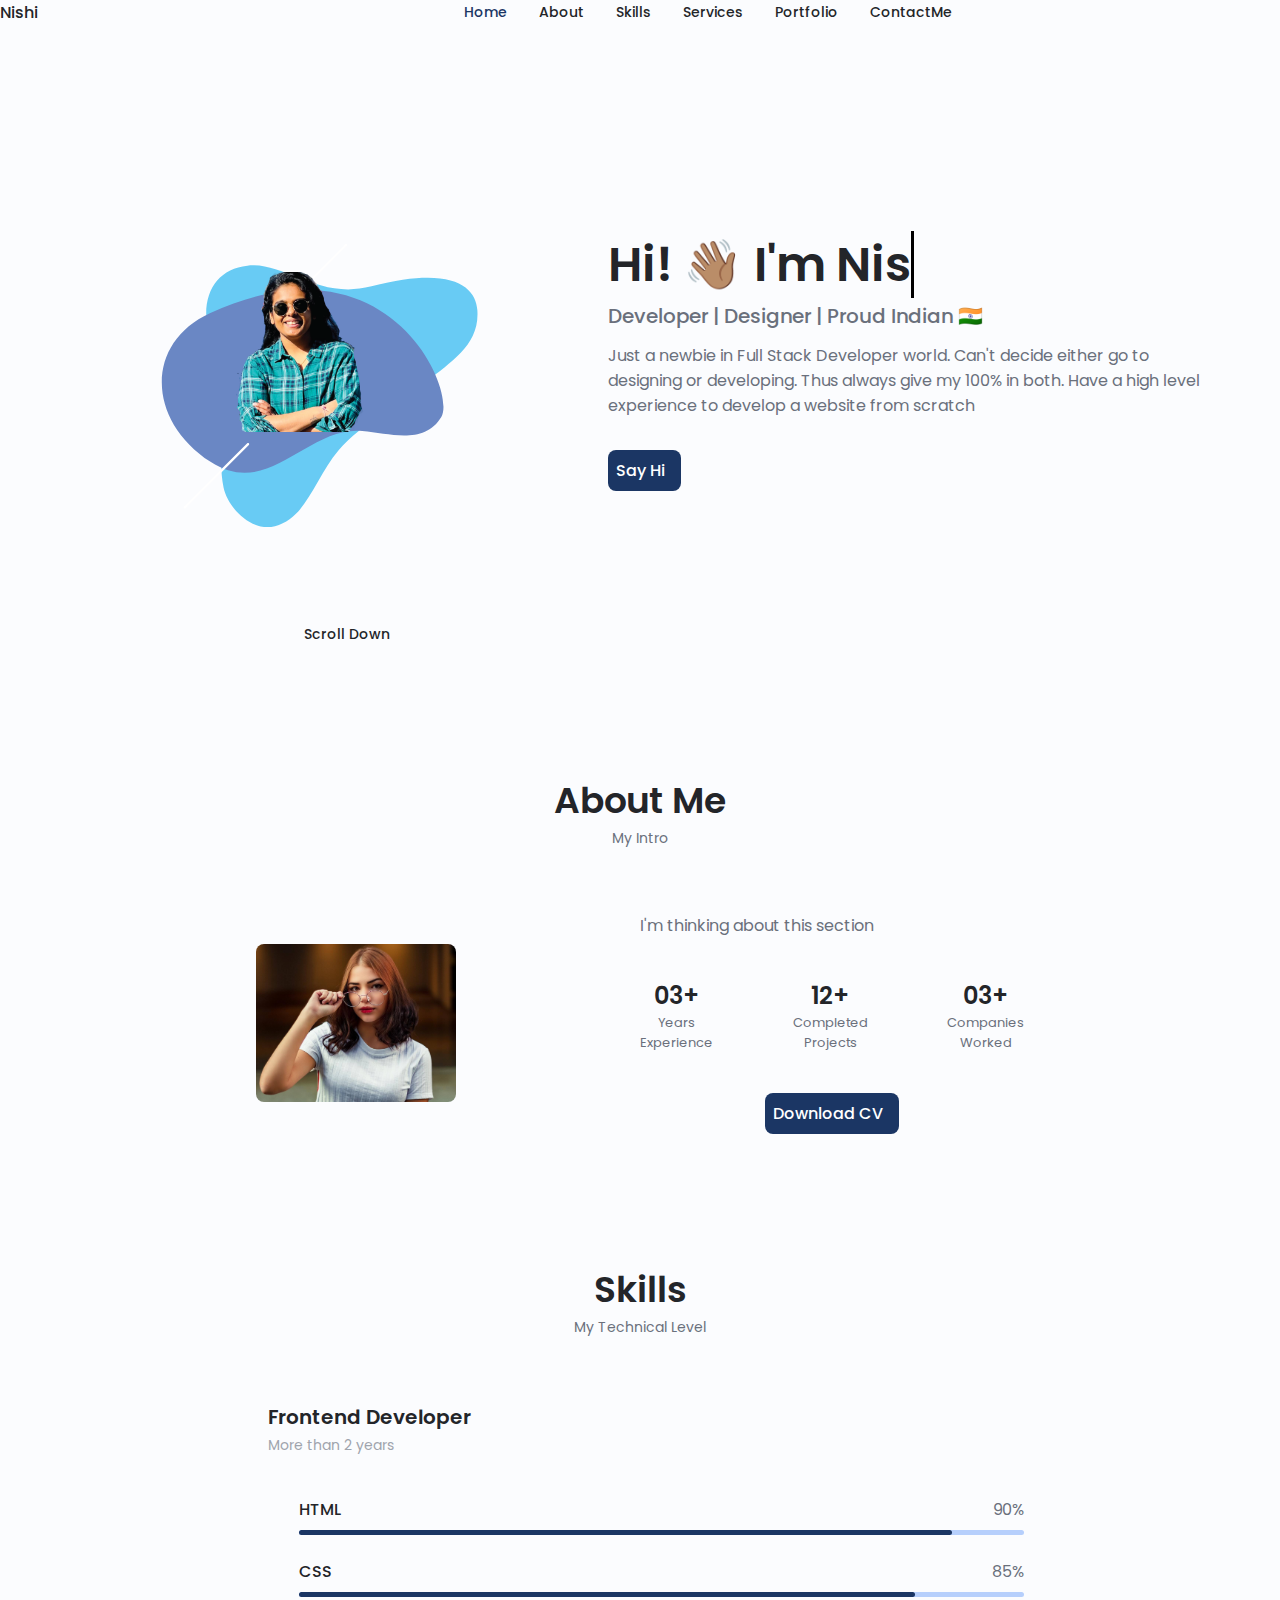
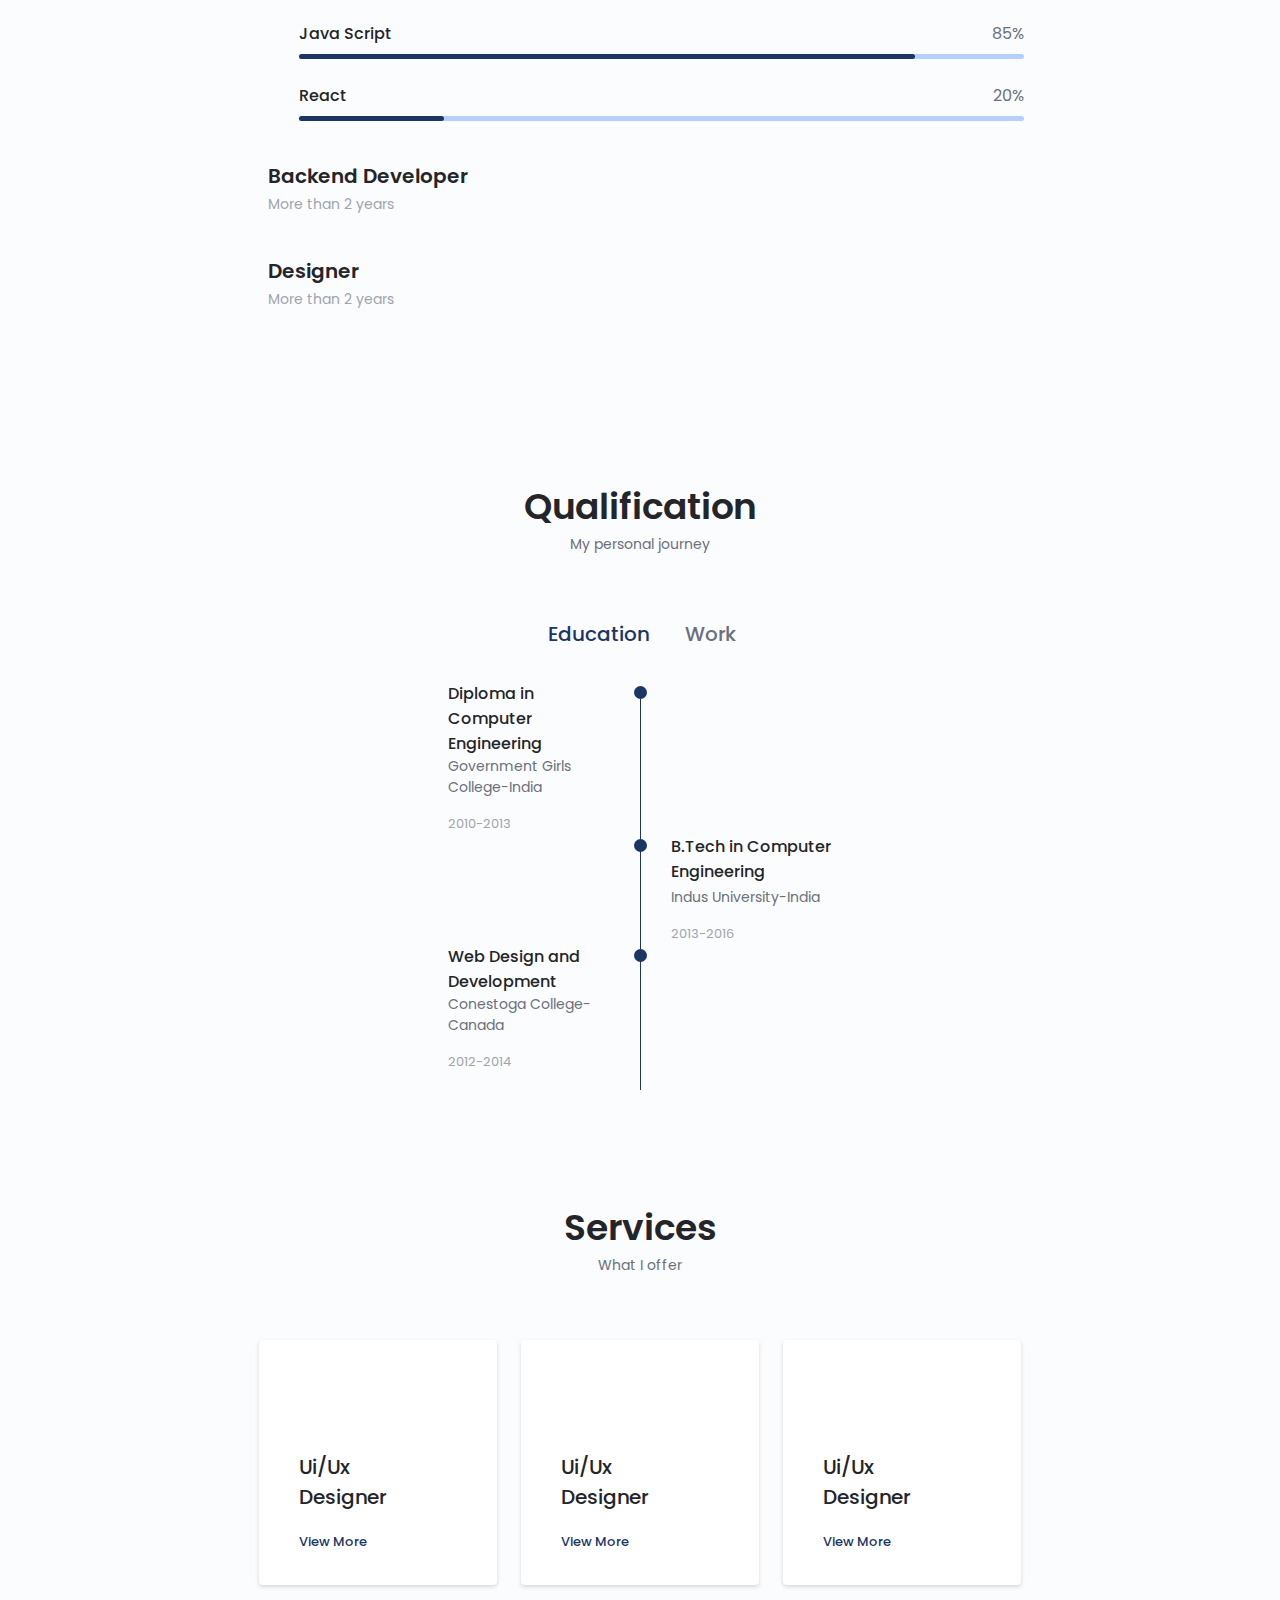
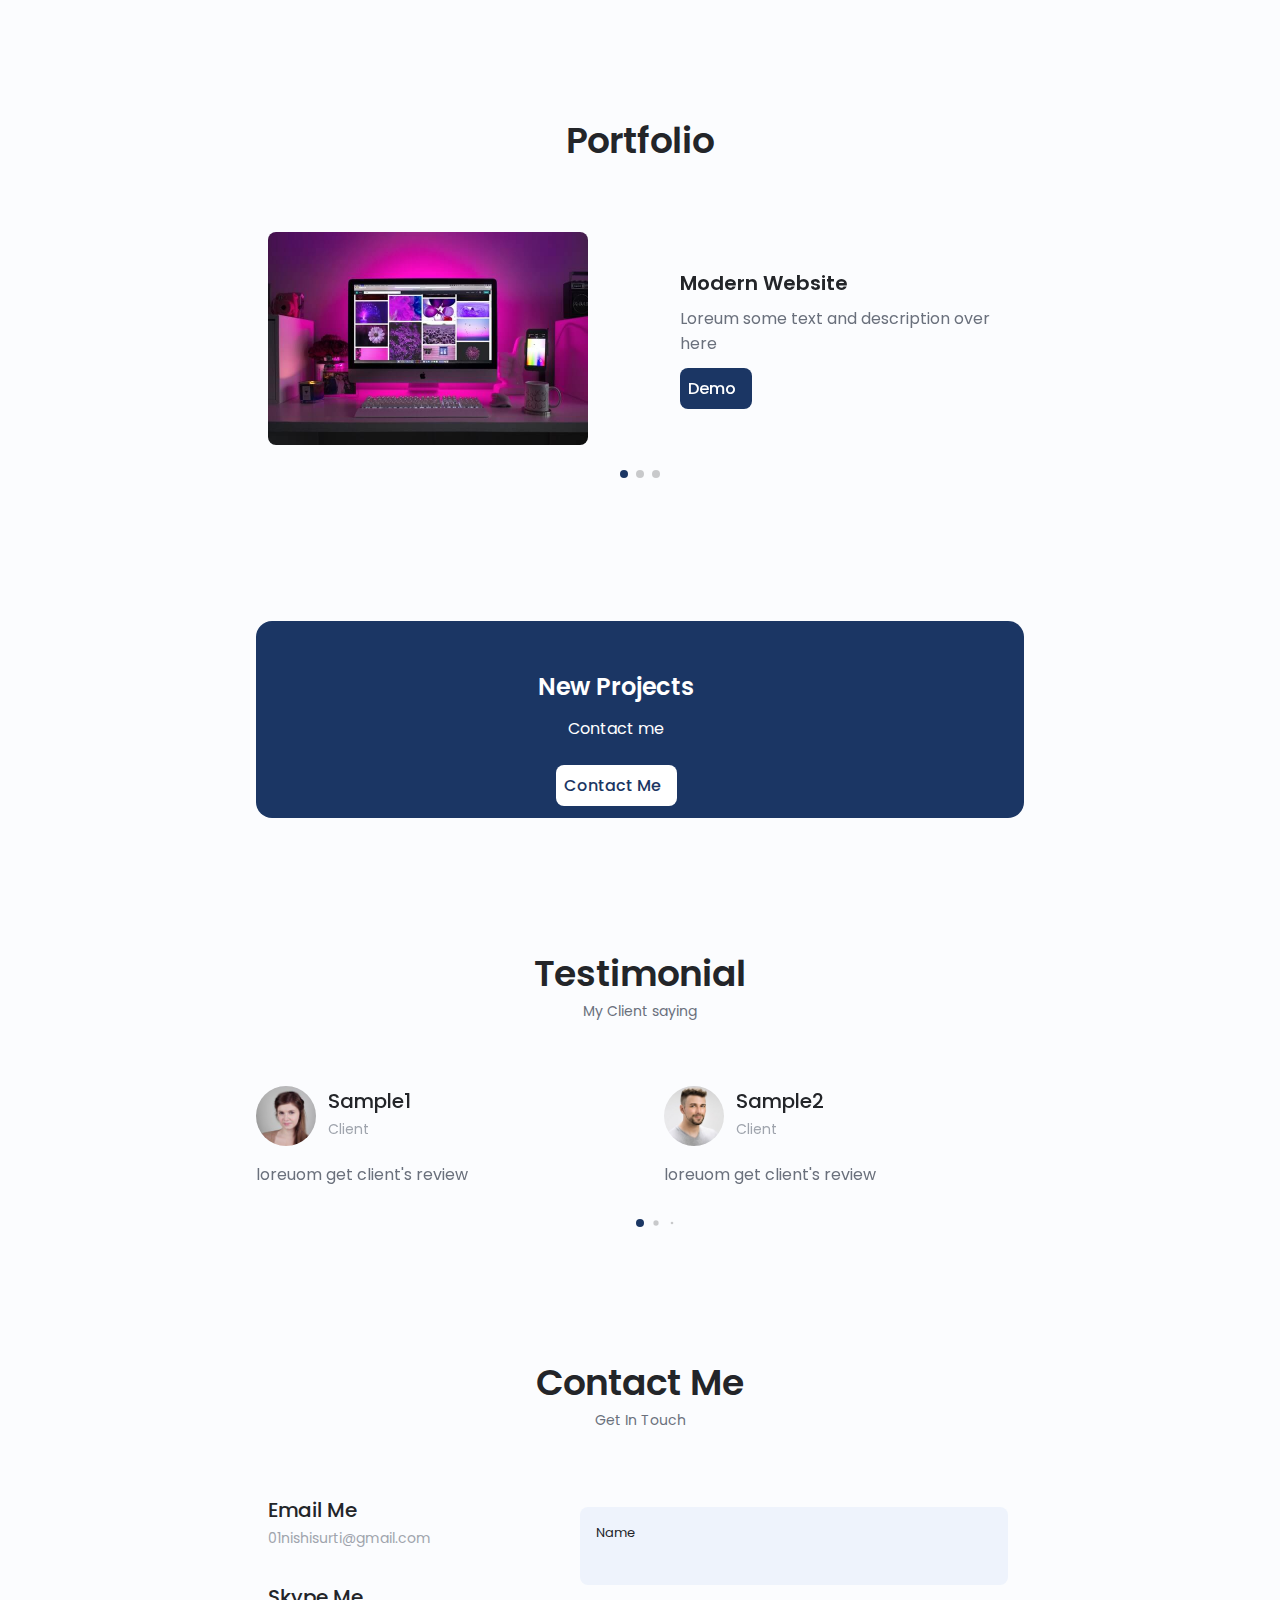
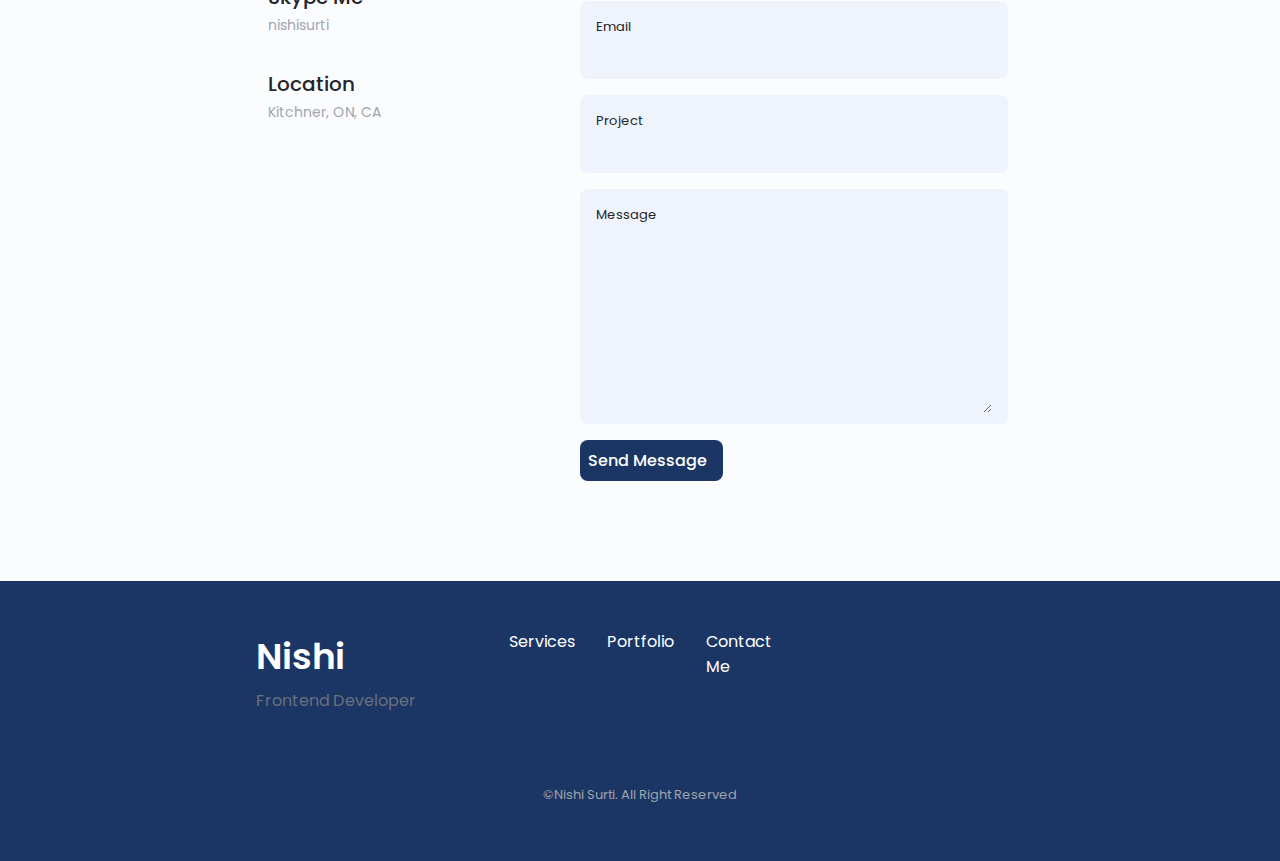
==== index.html @ bea28d13 "About me type writer effect done including dark theme" ====
<!DOCTYPE html>
    <html lang="en">
    <head>
        <meta charset="UTF-8">
        <meta name="viewport" content="width=device-width, initial-scale=1.0">

        <!--==================== UNICONS ====================-->
        
        <link rel="stylesheet" href="https://unicons.iconscout.com/release/v4.0.0/css/line.css">
        <!--==================== SWIPER CSS ====================-->
        <link rel="stylesheet" href="assests/css/swiper-bundle.min.css">
        
        <!--==================== CSS ====================-->
        <link rel="stylesheet" href="assests/css/style.css">

        <title>Nishi Surti</title>
    </head>
    <body>
        
        <!--==================== HEADER ====================-->
        <header class="header" id="header">
            <nav class="nav cotainer ">
                <a href="#" class="nav__logo">Nishi</a>

                <div class="nav__menu" id="nav-menu">
                    <ul class="nav__list grid">
                        <li class="nav__item">
                            <a href="#home" class="nav__link active-link"><i class="uil uil-estate nav__icon"></i>Home</a>
                        </li>

                        <li class="nav__item">
                            <a href="#about" class="nav__link"><i class="uil uil-user-circle nav__icon"></i>About</a>
                        </li>

                        <li class="nav__item">
                            <a href="#skills" class="nav__link"><i class="uil uil-arrow nav__icon"></i>Skills</a>
                        </li>

                        <li class="nav__item">
                            <a href="#services" class="nav__link"><i class="uil uil-lightbulb-alt nav__icon"></i>Services</a>
                        </li>

                        <li class="nav__item">
                            <a href="#portfolio" class="nav__link"><i class="uil uil-briefcase-alt nav__icon"></i>Portfolio</a>
                        </li>

                        <li class="nav__item">
                            <a href="#contactme" class="nav__link"><i class="uil uil-envelope-heart nav__icon"></i>ContactMe</a>
                        </li>

                    </ul>
                    <i class="uil uil-times-circle nav__close" id="nav-close"></i>
                </div>

                <div class="nav__btns">
                    <!-- Theme change button -->
                    <i class="uil uil-moon change-theme" id="theme-button"></i>
                    <div class="nav__toggle" id="nav-toggle">
                        <i class="uil uil-bars"></i>
                    </div>
                </div>
            </nav>
        </header>

        <!--==================== MAIN ====================-->
        <main class="main">
          
            <!--==================== HOME ====================-->
            <section class="home section" id="home">
                <div class="home__container container grid">
                    <div class="home__content grid">
                        <div class="home__social">
                            <a href="https://www.linkedin.com/in/nishi-surti-861b0365/" target="_blank" class="home__social-icon">
                                <i class="uil uil-linkedin-alt"></i>
                            </a>

                            <a href="https://github.com/nishisurti2608" target="_blank" class="home__social-icon">
                                <i class="uil uil-github-alt"></i>
                            </a>

                            <?xml version="1.0" encoding="utf-8"?>
                            <!-- Generator: Adobe Illustrator 21.0.2, SVG Export Plug-In . SVG Version: 6.00 Build 0)  -->
                            <?xml version="1.0" encoding="utf-8"?>
                            <!-- Generator: Adobe Illustrator 21.0.2, SVG Export Plug-In . SVG Version: 6.00 Build 0)  -->
                            <svg class="home__blob" version="1.1" id="Layer_1" xmlns="http://www.w3.org/2000/svg" xmlns:xlink="http://www.w3.org/1999/xlink" x="0px" y="0px"
                                 viewBox="0 0 1000 1000" style="enable-background:new 0 0 1000 1000;" xml:space="preserve">
                            <style type="text/css">
                                .st0{fill:#68CBF4;}
                                .st1{fill:#6A87C4;}
                                .st2{fill:#FFFFFF;}
                            </style>
                            <g>
                                <path class="st0" d="M660.9,219.9c-167.4,43.4-272.5-77.3-387.8-64.8c-113,12.3-164.2,119.6-101.8,271.9
                                    c70.9,173.1-1.4,276.5,27.3,421.6c12.1,61,85.8,139.7,160.7,120.6c98.4-25.2,122.4-145.8,199.5-237.6
                                    c69.1-82.3,200.1-151.2,275.8-214.8c74.2-62.4,165.1-113,157.1-223.3C986.5,220.4,911.9,154.7,660.9,219.9z"/>
                                <path class="st1" d="M879.1,628.1c-53.4,87.6-158.4,51.8-247,44c-173.8-15.3-291.7,215.6-474.2,96.2
                                    c-202.1-132.1-203.2-372.3-2.2-464.5C718,45.7,927.6,548.5,879.1,628.1z"/>
                                <g>
                                    <path class="st2" d="M77.3,914.3c-0.9,0-1.9-0.4-2.6-1.1c-1.4-1.4-1.4-3.7,0-5.1l197.9-197.9c1.4-1.4,3.7-1.4,5.1,0
                                        c1.4,1.4,1.4,3.7,0,5.1L79.9,913.2C79.2,913.9,78.2,914.3,77.3,914.3z"/>
                                </g>
                                <g>
                                    <path class="st2" d="M369.5,306.3c-0.9,0-1.9-0.4-2.6-1.1c-1.4-1.4-1.4-3.7,0-5.1L579.2,87.8c1.4-1.4,3.7-1.4,5.1,0
                                        c1.4,1.4,1.4,3.7,0,5.1L372.1,305.3C371.4,306,370.4,306.3,369.5,306.3z"/>
                                </g>
                        
                            
                                <image class="home__blob-img"  x='175' y='175' xlink:href="assests/img/nishi.png"></image>
                            </g>
                                
                            </svg>



                        </div>

                        <div class="home__data">

                            <h1 class="home__title">Hi! &#128075;&#127997; I'm <span class="txt-type" data-wait="2000" data-words='["Nishi", " a Developer", " a Designer", "a Proud Indian"]'></span></h1>
                            <h3 class="home__subtittle"> Developer | Designer | Proud Indian 🇮🇳</h3>
                            
                            <p class="home__description">Just a newbie in Full Stack Developer world. Can't decide either go to designing or developing. Thus always give my 100% in both. Have a high level experience to  develop a website from scratch</p>
                           
                            <div class="home__contact">
                           
                            <a href="#contact" class="button button--flex">
                            Say Hi
                            <i class="uil uil-message button__icon"></i>
                            </a>
                            </div>
                        </div>

                    </div>
                    <div class="home__scroll">
                        <a href="#about" class="home__scroll-button button--flex">
                            <i class="uil uil-mouse-alt home__scroll-mouse"></i>
                            <span class="home__scroll-name">Scroll Down</span>
                            <i class="uil uil-arrow-down home__scroll-arrow"></i>
                        </a>

                    </div>
                </div>
            </section>

            <!--==================== ABOUT ====================-->
            <section class="about section" id="about">

                <h2 class="section__title">About Me</h2>
                <spna class="section__subtitle">My Intro</spna>
                <div class="about__container container grid">
                    <img src="assests/img/about.jpg" alt="" class="about__img">

                    <div class="about__data">
                        <p class="about__description">I'm thinking about this section</p>
                    
                        <div class="about__info">
                            <div>
                                <span class="about__info-title">03+</span>
                                <span class="about__info-name">Years<br>Experience</span>
                            </div>
                            <div>
                                <span class="about__info-title">12+</span>
                                <span class="about__info-name">Completed<br>Projects</span>
                            </div>
                            <div>
                                <span class="about__info-title">03+</span>
                                <span class="about__info-name">Companies<br>Worked</span>
                            </div>
                        </div>
                        <div class="about__buttons">
                            <a download="" href="" class="button button--flex">
                               Download CV <i class="uil uil-file-download-alt button__icon"></i>
                            </a>
                        </div>
                    
                    </div>
                </div>
            </section>

       
            <!--==================== SKILLS ====================-->
            <section class="skills section" id="skills">

                <h2 class="section__title">Skills</h2>
                <span class="section__subtitle">My Technical Level</span>
               
                <div class="skills__container container grid">

                    <div>

                                    <!--==================== SKILLS DATA ====================-->

                                     <!--==================== SKILLS 1 ====================-->

                                    <div class="skills__content skills__open">
                                        <div class="skills__header">
                                            <i class="uil uil-brackets-curly skills__icon"></i>

                                            <div>
                                                <h1 class="skills__title">Frontend Developer</h1>
                                                <span class="skills__subtittle">More than 2 years </span>
                                            </div>

                                            <i class="uil uil-angle-down skills__arrow"></i>
                                            </div>
                                            <div class="skills__list grid">
                                                <div class="skills__data">
                                                    <div class="skills__titles">
                                                        <h3 class="skills__name">HTML</h3>
                                                        <span class="skills__number">90%</span>
                                                    </div>
                                                    <div class="skills__bar">
                                                        <span class="skills__percentage skills__html"></span>
                                                    </div>
                                                </div>

                                                <div class="skills__data">
                                                    <div class="skills__titles">
                                                        <h3 class="skills__name">CSS</h3>
                                                        <span class="skills__number">85%</span>
                                                    </div>
                                                    <div class="skills__bar">
                                                        <span class="skills__percentage skills__css"></span>
                                                    </div>
                                                </div>

                                                <div class="skills__data">
                                                    <div class="skills__titles">
                                                        <h3 class="skills__name">Java Script</h3>
                                                        <span class="skills__number">85%</span>
                                                    </div>
                                                    <div class="skills__bar">
                                                        <span class="skills__percentage skills__js"></span>
                                                    </div>
                                                </div>

                                                <div class="skills__data">
                                                    <div class="skills__titles">
                                                        <h3 class="skills__name">React</h3>
                                                        <span class="skills__number">20%</span>
                                                    </div>
                                                    <div class="skills__bar">
                                                        <span class="skills__percentage skills__react"></span>
                                                    </div>
                                                </div>
                                            </div>

                                        

                                        
                                    </div>
                                    <!--==================== SKILLS 2 ====================-->
                                    <div class="skills__content skills__close">
                                        <div class="skills__header">
                                            <i class="uil uil-server-network-alt skills__icon"></i>

                                            <div>
                                                <h1 class="skills__title">Backend Developer</h1>
                                                <span class="skills__subtittle">More than 2 years </span>
                                            </div>

                                            <i class="uil uil-angle-down skills__arrow"></i>
                                            </div>
                                            <div class="skills__list grid">
                                                <div class="skills__data">
                                                    <div class="skills__titles">
                                                        <h3 class="skills__name">PHP</h3>
                                                        <span class="skills__number">90%</span>
                                                    </div>
                                                    <div class="skills__bar">
                                                        <span class="skills__percentage skills__php"></span>
                                                    </div>
                                                </div>

                                                <div class="skills__data">
                                                    <div class="skills__titles">
                                                        <h3 class="skills__name">Node Js</h3>
                                                        <span class="skills__number">30%</span>
                                                    </div>
                                                    <div class="skills__bar">
                                                        <span class="skills__percentage skills__nodejs"></span>
                                                    </div>
                                                </div>

                                                <div class="skills__data">
                                                    <div class="skills__titles">
                                                        <h3 class="skills__name">Mongo DB</h3>
                                                        <span class="skills__number">80%</span>
                                                    </div>
                                                    <div class="skills__bar">
                                                        <span class="skills__percentage skills__mongodb"></span>
                                                    </div>
                                                </div>

                                                <div class="skills__data">
                                                    <div class="skills__titles">
                                                        <h3 class="skills__name">SQL</h3>
                                                        <span class="skills__number">75%</span>
                                                    </div>
                                                    <div class="skills__bar">
                                                        <span class="skills__percentage skills__sql"></span>
                                                    </div>
                                                </div>
                                            </div>

                                        

                                        
                                    </div>

                    </div>

                    <div>

                         <!--==================== SKILLS 3 ====================-->
                        

                         <div class="skills__content skills__close">
                            <div class="skills__header">
                                <i class="uil uil-palette skills__icon"></i>
                                
                                <div>
                                    <h1 class="skills__title">Designer</h1>
                                    <span class="skills__subtittle">More than 2 years </span>
                                </div>

                                <i class="uil uil-angle-down skills__arrow"></i>
                                </div>
                                <div class="skills__list grid">
                                    <div class="skills__data">
                                        <div class="skills__titles">
                                            <h3 class="skills__name">Adobe Illustrator</h3>
                                            <span class="skills__number">80%</span>
                                        </div>
                                        <div class="skills__bar">
                                            <span class="skills__percentage skills__ai"></span>
                                        </div>
                                    </div>

                                    <div class="skills__data">
                                        <div class="skills__titles">
                                            <h3 class="skills__name">Photoshop</h3>
                                            <span class="skills__number">85%</span>
                                        </div>
                                        <div class="skills__bar">
                                            <span class="skills__percentage skills__photoshop"></span>
                                        </div>
                                    </div>

                                 

                                </div>

                            

                            
                        </div>

                            
                       
                    </div>
                </div>
                </section>



         

            <!--==================== QUALIFICATION ====================-->
           <section class="qualification section">

           

            <h2 class="section__title">Qualification</h2>
            <span class="section__subtitle">My personal journey</span>

                <div class="qualification__container container">


                    <div class="qualification__tabs">
                        <div class="qualification__button button--flex qualification__active" data-target="#education">
                            <i class="uil uil-graduation-cap qualification__icon"></i>
                            Education
                        </div>
                        <div class="qualification__button button--flex" data-target="#work">
                            <i class="uil uil-laptop qualification__icon"></i>
                            Work
                        </div>
                    </div>

                    <div class="qualification__sections">

                        <div class="qualification__content">
               
                            
                         <!--==================== QUALIFICATION CONTENT-1 ====================-->
                        <div class="qualification__content qualification__active "  data-content id="education">
                              <!--==================== QUALIFICATION -1 ====================-->
                              <div class="qualification__data">
                                  <div>
                                      <h3 class="qualification__title">Diploma in Computer Engineering</h3>
                                      <span class="qualification__subtitle">Government Girls College-India</span>
                                      <div class="qualification__calendar">
                                        <i class="uil uil-calendar-alt"></i>
                                        2010-2013
                                      </div>
                                  </div>

                                  <div>
                                      <span class="qualification__rounder"></span>
                                      <span class="qualification__line"></span>
                                  </div>
                                  </div>
                              

                                                <!--==================== QUALIFICATION -2 ====================-->
                              <div class="qualification__data">
                                  <div></div>
                                  <div>
                                    <span class="qualification__rounder"></span>
                                    <span class="qualification__line"></span>
                                </div>
                                <div>
                                    <h3 class="qualification__title">B.Tech in Computer Engineering</h3>
                                    <span class="qualification__subtitle">Indus University-India</span>
                                    <div class="qualification__calendar">
                                      <i class="uil uil-calendar-alt"></i>
                                      2013-2016
                                    </div>
                                </div>

                                
                                </div>
                                    

                                                                        <!--==================== QUALIFICATION -3====================-->
                              <div class="qualification__data">
                                <div>
                                    <h3 class="qualification__title">Web Design and Development</h3>
                                    <span class="qualification__subtitle">Conestoga College-Canada</span>
                                    <div class="qualification__calendar">
                                      <i class="uil uil-calendar-alt"></i>
                                      2012-2014
                                    </div>
                                </div>

                                <div>
                                    <span class="qualification__rounder"></span>
                                    <span class="qualification__line"></span>
                                </div>
                                </div>
                                     

                     
  
                    </div>
                        <!--==================== QUALIFICATION CONTENT-2 ====================-->

                        <div class="qualification__content " data-content id="work">
                            <!--==================== QUALIFICATION -1 ====================-->
                            <div class="qualification__data">
                                <div>
                                    <h3 class="qualification__title">Software Specialist</h3>
                                    <span class="qualification__subtitle">eClinical Works-India</span>
                                    <div class="qualification__calendar">
                                      <i class="uil uil-calendar-alt"></i>
                                      2016-2018
                                    </div>
                                </div>

                                <div>
                                    <span class="qualification__rounder"></span>
                                    <span class="qualification__line"></span>
                                </div>
                                </div>
                            

                                              <!--==================== QUALIFICATION -2 ====================-->
                            <div class="qualification__data">
                                <div></div>
                                <div>
                                  <span class="qualification__rounder"></span>
                                  <span class="qualification__line"></span>
                              </div>
                              <div>
                                  <h3 class="qualification__title">Technical Head</h3>
                                  <span class="qualification__subtitle">Digiwagon-India</span>
                                  <div class="qualification__calendar">
                                    <i class="uil uil-calendar-alt"></i>
                                    2018-2019
                                  </div>
                              </div>

                              
                              </div>
                                  

                                                                      <!--==================== QUALIFICATION -3====================-->
                            <div class="qualification__data">
                              <div>
                                  <h3 class="qualification__title">Freelancer</h3>
                                  <span class="qualification__subtitle">Canada</span>
                                  <div class="qualification__calendar">
                                    <i class="uil uil-calendar-alt"></i>
                                    2019-Now
                                  </div>
                              </div>

                              <div>
                                  <span class="qualification__rounder"></span>
                                  <span class="qualification__line"></span>
                              </div>
                              </div>
                                

                   

                  </div>


                        </div>


                
                </div>
            
            </section>
            
          
            <!--==================== SERVICES ====================-->
            <section class="services section" id="services">
                
                <h2 class="section__title">Services</h2>
                <span class="section__subtitle">What I offer</span>

                <div class="services__container container grid">

                     <!--==================== SERVICES 1 ====================-->

                     <div class="services__content">
                         <div>
                            <i class="uil uil-window-grid services__icon"></i>
                            <h3 class="services__title">Ui/Ux <br> Designer </h3>
                         </div>
                         <span class="button button--flex button--small button--link services__button"> View More
                            <i class="uil uil-arrow-right button__icon"></i>
                         </span>

                         <div class="services__modal">
                             <div class="services__modal-content">
                                 <h4 class="services__modal-title">Ui/Ux <br> Designer</h4>
                                 <i class="uil uil-times services__modal-close"></i>
                                 <ul class="services__modal-services grid">
                                     <li class="services__modal-service">
                                        <i class="uil uil-check-circle services__modal-icon"></i>
                                        <p>Give Company a Brand</p>
                                     </li>
                                     <li class="services__modal-service">
                                        <i class="uil uil-check-circle services__modal-icon"></i>
                                        <p>Give Company a Brand</p>
                                     </li>
                                     <li class="services__modal-service">
                                        <i class="uil uil-check-circle services__modal-icon"></i>
                                        <p>Give Company a Brand</p>
                                     </li>
                                     <li class="services__modal-service">
                                        <i class="uil uil-check-circle services__modal-icon"></i>
                                        <p>Give Company a Brand</p>
                                     </li>
                                     <li class="services__modal-service">
                                        <i class="uil uil-check-circle services__modal-icon"></i>
                                        <p>Give Company a Brand</p>
                                     </li>
                                 </ul>
                             </div>
                         </div>
                         
                     </div>
                    <!--==================== SERVICES 2====================-->
                     <div class="services__content">
                        <div>
                           <i class="uil uil-window-grid services__icon"></i>
                           <h3 class="services__title">Ui/Ux <br> Designer </h3>
                        </div>
                        <span class="button button--flex button--small button--link services__button"> View More
                           <i class="uil uil-arrow-right button__icon"></i>
                        </span>

                        <div class="services__modal">
                            <div class="services__modal-content">
                                <h4 class="services__modal-title">Ui/Ux <br> Designer</h4>
                                <i class="uil uil-times services__modal-close"></i>
                                <ul class="services__modal-services grid">
                                    <li class="services__modal-service">
                                       <i class="uil uil-check-circle services__modal-icon"></i>
                                       <p>Give Company a Brand</p>
                                    </li>
                                    <li class="services__modal-service">
                                       <i class="uil uil-check-circle services__modal-icon"></i>
                                       <p>Give Company a Brand</p>
                                    </li>
                                    <li class="services__modal-service">
                                       <i class="uil uil-check-circle services__modal-icon"></i>
                                       <p>Give Company a Brand</p>
                                    </li>
                                    <li class="services__modal-service">
                                       <i class="uil uil-check-circle services__modal-icon"></i>
                                       <p>Give Company a Brand</p>
                                    </li>
                                    <li class="services__modal-service">
                                       <i class="uil uil-check-circle services__modal-icon"></i>
                                       <p>Give Company a Brand</p>
                                    </li>
                                </ul>
                            </div>
                        </div>
                        
                    </div>
                    <!--==================== SERVICES 3====================-->
                    <div class="services__content">
                        <div>
                           <i class="uil uil-window-grid services__icon"></i>
                           <h3 class="services__title">Ui/Ux <br> Designer </h3>
                        </div>
                        <span class="button button--flex button--small button--link services__button"> View More
                           <i class="uil uil-arrow-right button__icon"></i>
                        </span>

                        <div class="services__modal">
                            <div class="services__modal-content">
                                <h4 class="services__modal-title">Ui/Ux <br> Designer</h4>
                                <i class="uil uil-times services__modal-close"></i>
                                <ul class="services__modal-services grid">
                                    <li class="services__modal-service">
                                       <i class="uil uil-check-circle services__modal-icon"></i>
                                       <p>Give Company a Brand</p>
                                    </li>
                                    <li class="services__modal-service">
                                       <i class="uil uil-check-circle services__modal-icon"></i>
                                       <p>Give Company a Brand</p>
                                    </li>
                                    <li class="services__modal-service">
                                       <i class="uil uil-check-circle services__modal-icon"></i>
                                       <p>Give Company a Brand</p>
                                    </li>
                                    <li class="services__modal-service">
                                       <i class="uil uil-check-circle services__modal-icon"></i>
                                       <p>Give Company a Brand</p>
                                    </li>
                                    <li class="services__modal-service">
                                       <i class="uil uil-check-circle services__modal-icon"></i>
                                       <p>Give Company a Brand</p>
                                    </li>
                                </ul>
                            </div>
                        </div>
                        
                    </div>
                </div>

            </section>

            <!--==================== PORTFOLIO ====================-->
            <section class="portfolio section" id="portfolio">
                
                <h2 class="section__title">Portfolio</h2>
                <span class="section__subtitle"Most Recent Work></span>

                <div class="portfolio__container container swiper mySwiper">

                <div class="swiper-wrapper">
                    <!--==================== PORTFOLIO 1 ====================-->
                    <div class="portfolio__content grid swiper-slide">
                        <img src="./assests/img/portfolio1.jpg" alt="" class="portfolio__img">
                        <div class="portfolio__data">
                            <h3 class="portfolio__title">Modern Website</h3>
                            <p class="portfolio__description">Loreum some text and description over here</p>
                            <a href="#" class="button button--flex button--small portfolio__button">
                                Demo <i class="uil uil-arrow-right button__icon"></i>
                            </a>
                        </div>
                    </div>


                         <!--==================== PORTFOLIO 2 ====================-->
                         <div class="portfolio__content grid swiper-slide">
                            <img src="./assests/img/portfolio2.jpg" alt="" class="portfolio__img">
                            <div class="portfolio__data">
                                <h3 class="portfolio__title">Modern Website</h3>
                                <p class="portfolio__description">Loreum some text and description over here</p>
                                <a href="#" class="button button--flex button--small portfolio__button">
                                    Demo <i class="uil uil-arrow-right button__icon"></i>
                                </a>
                            </div>
                        </div>

                             <!--==================== PORTFOLIO 3 ====================-->
                    <div class="portfolio__content grid swiper-slide">
                        <img src="./assests/img/portfolio3.jpg" alt="" class="portfolio__img">
                        <div class="portfolio__data">
                            <h3 class="portfolio__title">Modern Website</h3>
                            <p class="portfolio__description">Loreum some text and description over here</p>
                            <a href="#" class="button button--flex button--small portfolio__button">
                                Demo <i class="uil uil-arrow-right button__icon"></i>
                            </a>
                        </div>
                    </div>
                </div>

                <!-- Add Arrows -->
                <div class="swiper-button-next">
                    <i class="uil uil-angle-double-right swiper-portfolio-icon "></i>
                </div>
                <div class="swiper-button-prev">
                    <i class="uil uil-angle-double-left swiper-portfolio-icon"></i>
                </div>
                <div class="swiper-pagination "></div>
            </div>

            </section>

            <!--==================== PROJECT IN MIND ====================-->
            <section class="project section">

                <div class="project__bg">
                    <div class="project__container container grid">
                        <div class="project_data">
                            <h2 class="project__title">New Projects</h2>
                            <p class="project__description">Contact me </p>
                            <a href="#contact" class="button button--flex button--white">
                                Contact Me
                                <i class="uil uil-envelope-send project__icon button__icon"></i>
                            </a>
                            
                        </div>



                    </div>

                </div>


            </section>
            
            <!--==================== TESTIMONIAL ====================-->
            <section class="testimonial section">
                <h2 class="section__title">Testimonial</h2>
                <span class="section__subtitle">My Client saying</span>

                <div class="testimonial__container container swiper testimonialSwiper">
                    <div class="swiper-wrapper">
                        <!--==================== TESTIMONIAL-1 ====================-->

                        <div class="testimonial__content swiper-slide">
                            <div class="testimonial__data">
                                <div class="testimonial__header">
                                    <img src="assests/img/testimonial1.jpg" alt="" class="testimonial__img">


                                    <div>
                                        <h3 class="testimonial__name">Sample1</h3>
                                        <span class="testimonial__client">Client</span>
                                    </div>
                                </div>
                                <div>
                                    <i class="uil uil-star testimonial__icon-star"></i>
                                    <i class="uil uil-star testimonial__icon-star"></i>
                                    <i class="uil uil-star testimonial__icon-star"></i>
                                    <i class="uil uil-star testimonial__icon-star"></i>
                                    <i class="uil uil-star testimonial__icon-star"></i>
                                </div>
                            </div>

                            <p class="testimonial__description">loreuom get client's review</p>


                        </div>
                          <!--==================== TESTIMONIAL-2 ====================-->

                          <div class="testimonial__content swiper-slide">
                            <div class="testimonial__data">
                                <div class="testimonial__header">
                                    <img src="assests/img/testimonial2.jpg" alt="" class="testimonial__img">


                                    <div>
                                        <h3 class="testimonial__name">Sample2</h3>
                                        <span class="testimonial__client">Client</span>
                                    </div>
                                </div>
                                <div>
                                    <i class="uil uil-star testimonial__icon-star"></i>
                                    <i class="uil uil-star testimonial__icon-star"></i>
                                    <i class="uil uil-star testimonial__icon-star"></i>
                                    <i class="uil uil-star testimonial__icon-star"></i>
                                    <i class="uil uil-star testimonial__icon-star"></i>
                                </div>
                            </div>

                            <p class="testimonial__description">loreuom get client's review</p>


                        </div>
                          <!--==================== TESTIMONIAL-3 ====================-->

                          <div class="testimonial__content swiper-slide">
                            <div class="testimonial__data">
                                <div class="testimonial__header">
                                    <img src="assests/img/testimonial3.jpg" alt="" class="testimonial__img">


                                    <div>
                                        <h3 class="testimonial__name">Sample3</h3>
                                        <span class="testimonial__client">Client</span>
                                    </div>
                                </div>
                                <div>
                                    <i class="uil uil-star testimonial__icon-star"></i>
                                    <i class="uil uil-star testimonial__icon-star"></i>
                                    <i class="uil uil-star testimonial__icon-star"></i>
                                    <i class="uil uil-star testimonial__icon-star"></i>
                                    <i class="uil uil-star testimonial__icon-star"></i>
                                </div>
                            </div>

                            <p class="testimonial__description">loreuom get client's review</p>


                        </div>
                    </div>
                    <div class="swiper-pagination swiper-pagination-testimonial"></div>
                </div>
                

            </section>

            <!--==================== CONTACT ME ====================-->
            <section class="contact section" id="contact">

                <h2 class="section__title">Contact Me</h2>
                <span class="section__subtitle">Get In Touch</span>
                <div class="contact__container container grid">
                    <div>
                        <div class="contact__information">
                            <i class="uil uil-envelope-edit contact__icon"></i>
                            <div>
                                <h3 class="contact__title">Email Me</h3>
                                <span class="contact__subtitle">01nishisurti@gmail.com</span>
                                
                            </div>
                        </div>
                        <div class="contact__information">
                            <i class="uil uil-skype-alt contact__icon"></i>
                            <div>
                                <h3 class="contact__title">Skype Me</h3>
                                <span class="contact__subtitle">nishisurti</span>
                                
                            </div>
                        </div>
                        <div class="contact__information">
                            <i class="uil uil-map-marker contact__icon"></i>
                            <div>
                                <h3 class="contact__title">Location</h3>
                                <span class="contact__subtitle">Kitchner, ON, CA</span>
                                
                            </div>
                        </div>
                    </div>

                    <form action="" class="contact__form grid">

                        <div class="contact__inputs grid">
                            <div class="contact__content">
                                <label for="" class="contact__label">Name</label>
                                <input type="text" class="contact__input">
                            </div>
                        </div>


                        <div class="contact__inputs grid">
                            <div class="contact__content">
                                <label for="" class="contact__label">Email</label>
                                <input type="email" class="contact__input">
                            </div>
                        </div>
                        <div class="contact__content">
                            <label for="" class="contact__label">Project</label>
                            <input type="text" class="contact__input">
                        </div>
                        <div class="contact__content">
                            <label for="" class="contact__label">Message</label>
                           <textarea name="" id="" cols="0" rows="7" class="contact__input"></textarea>
                        </div>

                        <div>
                            <a href="#" class="button button--flex contact__button ">
                                Send Message
                                <i class="uil uil-message button__icon"></i>
                            </a>
                        </div>


                    </form>
                </div>
            </section>
       
        </main>

        <!--==================== FOOTER ====================-->
        <footer class="footer">

            <footer class="footer">
                <div class="footer__bg">
                    <div class="footer__container container grid">
                        <div>
                            <h1 class="footer__title">Nishi</h1>
                            <span class="footer__subtilte">Frontend Developer</span>
                        </div>

                        <ul class="footer__links">
                           <li>
                               <a href="#sevices" class="footer__link">Services</a>
                           </li> 
                           <li>
                            <a href="#portfolio" class="footer__link">Portfolio</a>
                        </li> 
                        <li>
                            <a href="#contact" class="footer__link">Contact Me</a>
                        </li> 
                        </ul>

                        <div class="footer__socials">
                            <a href="https://github.com/nishisurti2608" target="_blank" class="footer__social"><i class="uil uil-github-alt"></i></a>
                            <a href="https://www.linkedin.com/in/nishi-surti-861b0365/"  target="_blank" class="footer__social"><i class="uil uil-linkedin-alt"></i></a>
                           
                        </div>
                    </div>

                    <p class="footer__copy">&#169;Nishi Surti. All Right Reserved</p>
                </div>
            </footer>
            
        </footer>
        
        <!--==================== SCROLL TOP ====================-->
        <a href="#" class="scrollup" id="scroll-up">
            <i class="uil uil-mouse-alt scrollup__icon"></i>
        </a>

        <!--==================== SWIPER JS ====================-->
        <script src="assests/js/swiper-bundle.min.js"></script>

        <!--==================== MAIN JS ====================-->
        <script src="assests/js/main.js"></script>
    </body>
</html>
---- assests/css/style.css ----
/*==================== GOOGLE FONTS ====================*/

@import url("https://fonts.googleapis.com/css2?family=Poppins:wght@400;500;600&display=swap");

/*==================== VARIABLES CSS ====================*/
:root {
  --header-height: 3rem;

  /*========== Colors ==========*/
  /* Change favorite color */
  --hue-color: 218; /*Purple 250 - Green 142 - Blue 230 - Pink 340*/

  /* HSL color mode */
  --first-color: hsl(var(--hue-color), 57%, 25%);
  --first-color-second: hsl(var(--hue-color), 57%, 25%);
  --first-color-alt: hsl(var(--hue-color), 57%, 53%);
  --first-color-lighter: hsl(var(--hue-color), 92%, 85%);
  --title-color: hsl(var(--hue-color), 8%, 15%);
  --text-color: hsl(var(--hue-color), 8%, 45%);
  --text-color-light: hsl(var(--hue-color), 8%, 65%);
  --input-color: hsl(var(--hue-color), 70%, 96%);
  --body-color: hsl(var(--hue-color), 60%, 99%);
  --container-color: #fff;
  --scroll-bar-color: hsl(var(--hue-color), 12%, 90%);
  --scroll-thumb-color: hsl(var(--hue-color), 12%, 80%);
  --about-cursor-color: solid #000;

  /*========== Font and typography ==========*/
  --body-font: "Poppins", sans-serif;

  /* .5rem = 8px, 1rem = 16px, 1.5rem = 24px ... */
  --big-font-size: 2rem;
  --h1-font-size: 1.5rem;
  --h2-font-size: 1.25rem;
  --h3-font-size: 1.125rem;
  --normal-font-size: 0.938rem;
  --small-font-size: 0.813rem;
  --smaller-font-size: 0.75rem;

  /*========== Font weight ==========*/
  --font-medium: 500;
  --font-semi-bold: 600;

  /*========== Margenes Bottom ==========*/
  /* .25rem = 4px, .5rem = 8px, .75rem = 12px ... */
  --mb-0-25: 0.25rem;
  --mb-0-5: 0.5rem;
  --mb-0-75: 0.75rem;
  --mb-1: 1rem;
  --mb-1-5: 1.5rem;
  --mb-2: 2rem;
  --mb-2-5: 2.5rem;
  --mb-3: 3rem;

  /*========== z index ==========*/
  --z-tooltip: 10;
  --z-fixed: 100;
  --z-modal: 1000;
}

/* Font size for large devices */
@media screen and (min-width: 968px) {
  :root {
    --big-font-size: 3rem;
    --h1-font-size: 2.25rem;
    --h2-font-size: 1.5rem;
    --h3-font-size: 1.25rem;
    --normal-font-size: 1rem;
    --small-font-size: 0.875rem;
    --smaller-font-size: 0.813rem;
  }
}

/*========== Variables Dark theme ==========*/
body.dark-theme {
  /* HSL color mode */

  --first-color-second: hsl(var(--hue-color), 30%, 8%);

  --title-color: hsl(var(--hue-color), 8%, 95%);
  --text-color: hsl(var(--hue-color), 8%, 75%);

  --input-color: hsl(var(--hue-color), 29%, 16%);
  --body-color: hsl(var(--hue-color), 28%, 12%);
  --container-color: hsl(var(--hue-color), 29%, 16%);
  --scroll-bar-color: hsl(var(--hue-color), 12%, 48%);
  --scroll-thumb-color: hsl(var(--hue-color), 12%, 36%);
  --about-cursor-color: solid #fff;
}

/*========== Button Dark/Light ==========*/
.nav__btns {
  display: flex;
  align-items: center;
}

.change-theme {
  font-size: 1.25rem;
  color: var(--title-color);
  margin-right: var(--mb-1);
  cursor: pointer;
}

.change-theme:hover {
  color: var(--first-color-alt);
}
/*==================== BASE ====================*/

* {
  box-sizing: border-box;
  padding: 0;
  margin: 0;
}

html {
  scroll-behavior: smooth;
}

body {
  margin: 0 0 var(--header-height) 0;
  font-family: var(--body-font);
  font-size: var(--normal-font-size);
  background-color: var(--body-color);
  color: var(--text-color);
}

h1,
h2,
h3,
h4 {
  color: var(--title-color);
  font-weight: var(--font-semi-bold);
}

ul {
  list-style: none;
}

a {
  text-decoration: none;
}

image {
  max-width: 100%;
  height: auto;
}
/*==================== REUSABLE CSS CLASSES ====================*/

.section {
  padding: 2rem 0 4rem;
}

.section__title {
  font-size: var(--h1-font-size);
  text-align: center;
}

.section__subtitle {
  display: block;
  font-size: var(--small-font-size);
  margin-bottom: var(--mb-3);
  text-align: center;
}

.section__title .section__subtitle {
  text-align: center;
}
/*==================== LAYOUT ====================*/

.container {
  max-width: 768px;
  margin-left: var(--mb-1-5);
  margin-right: var(--mb-1-5);
}

.grid {
  display: grid;
}

.header {
  width: 100%;
  position: fixed;
  bottom: 0;
  left: 0;
  z-index: var(--z-fixed);
  background-color: var(--body-color);
}

/*==================== NAV ====================*/

.nav {
  max-width: 968px;
  height: var(--header-height);
  display: flex;
  justify-content: space-between;
  align-items: center;
}

.nav__logo,
.nav__toggle {
  color: var(--title-color);
  font-weight: var(--font-medium);
}

.nav__logo :hover {
  color: var(--first-color);
}

.nav__toggle {
  font-size: 1.1rem;
  cursor: pointer;
}

.nav__toggle:hover {
  color: var(--first-color);
}

@media screen and (max-width: 767px) {
  .nav__menu {
    position: fixed;
    bottom: -100%;
    left: 0;
    width: 100%;
    background-color: var(--body-color);
    padding: 2rem 1.5rem 4rem;
    box-shadow: 0 -1px 4px rgba(0, 0, 0, 0.15);
    border-radius: 1.5rem 1.5rem 0 0;
    transition: 0.3s;
  }
}

.nav__list {
  grid-template-columns: repeat(3, 1fr);
  gap: 2rem;
}

.nav__link {
  display: flex;
  flex-direction: column;
  align-items: center;
  font-size: var(--small-font-size);
  color: var(--title-color);
  font-weight: var(--font-medium);
}

.nav__link:hover {
  color: var(--first-color);
}

.nav__icon {
  font-size: 1.2rem;
}

.nav__close {
  position: absolute;
  right: 1.3rem;
  bottom: 0.5rem;
  font-size: 1.5rem;
  cursor: pointer;
  color: var(--first-color);
}

.nav__close:hover {
  color: var(--first-color-alt);
}
/* show menu */

.show-menu {
  bottom: 0;
}

/* Active link */

.active-link {
  color: var(--first-color);
}
/* Change background header */

.scroll-header {
  box-shadow: 0 -1px 4px rgba(0, 0, 0, 0.15);
}
/*==================== HOME ====================*/

.home__container {
  gap: 1rem;
}

.home__content {
  grid-template-columns: 0.5fr 3fr;
  padding-top: 3.5rem;
  align-items: center;
}

.home__social {
  display: grid;
  grid-template-columns: max-content;
  row-gap: 1rem;
}

.home__social-icon {
  font-size: 1.25rem;
  color: var(--first-color);
}

.home__social-icon:hover {
  color: var(--first-color-alt);
}

.home__blob {
  width: 350px;
}

.home__blob-img {
  width: 500px;
}

.home__data {
  grid-column: 1/3;
}

.home__title {
  font-size: var(--big-font-size);
}

.home__subtittle {
  font-size: var(--h3-font-size);
  color: var(--text-color);
  font-weight: var(--font-medium);
  margin-bottom: var(--mb-0-75);
}

.home__description {
  margin-bottom: var(--mb-2);
}

.home__scroll {
  display: none;
}

.home__scroll-button {
  color: var(--first-color);
  transition: 0.3s;
}

.home__scroll-button:hover {
  transform: translateY(0.25rem);
}

.home__scroll-mouse {
  font-size: 2rem;
}

.home__scroll-name {
  font-size: var(--small-font-size);
  color: var(--title-color);
  font-weight: var(--font-medium);
  margin-right: var(--mb-0-25);
}

.home__scroll-arrow {
  font-size: 1.25rem;
}
/*==================== BUTTONS ====================*/

.button {
  display: inline-block;
  background-color: var(--first-color);
  color: #fff;
  padding: 0.5rem;
  border-radius: 0.5rem;
  font-weight: var(--font-medium);
}

.button:hover {
  background-color: var(--first-color-alt);
}

.button__icon {
  font-size: 1.25rem;
  margin-left: var(--mb-0-5);
  transition: 0.3s;
}

.button--white {
  background-color: #fff;
  color: var(--first-color);
  margin-bottom: 0.75rem;
}

.button--white:hover {
  background-color: #fff;
  cursor: pointer;
}
.button--white:hover .button__icon {
  transform: translateY(-0.25rem);
}

.button__small {
  padding: 0.75rem 1rem;
}

.button--flex {
  display: inline-flex;
  align-items: center;
}

.button--link {
  padding: 0;
  background-color: transparent;
  color: var(--first-color);
}

.button--link:hover {
  background-color: transparent;
  color: var(--first-color-alt);
}

/*==================== ABOUT ====================*/

.about__img {
  width: 200px;
  border-radius: 0.5rem;
  justify-content: center;
  align-self: center;
}

.about__description {
  text-align: center;
  margin-bottom: var(--mb-2-5);
}

.about__info {
  display: flex;
  justify-content: space-evenly;
  margin-bottom: var(--mb-2-5);
}

.about__info-title {
  font-size: var(--h2-font-size);
  font-weight: var(--font-semi-bold);
  color: var(--title-color);
}
.about__info-name {
  font-size: var(--smaller-font-size);
}

.about__info-title,
.about__info-name {
  display: block;
  text-align: center;
}

.about__buttons {
  display: flex;
  justify-content: center;
}

/* Cursor */
.txt-type > .txt {
  border-right: 0.2rem var(--about-cursor-color);
  animation: blinkTextCursor 900ms steps(40) infinite normal;
}
@keyframes blinkTextCursor {
  from {
    border-right-color: rgba(255, 255, 255 0.8);
  }
  to {
    border-right-color: transparent;
  }
}
/*==================== SKILLS ====================*/

.skills__container {
  row-gap: 0;
}

.skills__header {
  display: flex;
  align-items: center;
  margin-bottom: var(--mb-2-5);
  cursor: pointer;
}

.skills__icon,
.skills__arrow {
  font-size: 2rem;
  color: var(--first-color);
}

.skills__icon {
  margin-right: var(--mb-0-75);
}

.skills__title {
  font-size: var(--h3-font-size);
}

.skills__subtittle {
  font-size: var(--small-font-size);
  color: var(--text-color-light);
}

.skills__arrow {
  margin-left: auto;
  transition: 0.4s;
}

.skills__list {
  row-gap: 1.5rem;
  padding-left: 2.7rem;
}

.skills__titles {
  display: flex;
  justify-content: space-between;
  margin-bottom: var(--mb-0-5);
}

.skills__name {
  font-size: var(--normal-font-size);
  font-weight: var(--font-medium);
}

.skills__bar,
.skills__percentage {
  height: 5px;
  border-radius: 0.25rem;
}

.skills__bar {
  background-color: var(--first-color-lighter);
}

.skills__percentage {
  display: block;
  background-color: var(--first-color);
}

.skills__html {
  width: 90%;
}

.skills__css {
  width: 85%;
}

.skills__js {
  width: 85%;
}

.skills__react {
  width: 20%;
}

.skills__php {
  width: 90%;
}

.skills__nodejs {
  width: 30%;
}

.skills__mongodb {
  width: 80%;
}

.skills__sql {
  width: 75%;
}

.skills__sql {
  width: 75%;
}

.skills__ai {
  width: 80%;
}

.skills__photoshop {
  width: 85%;
}

.skills__close .skills__list {
  height: 0;
  overflow: hidden;
}

.skills__open .skills__list {
  height: max-content;
  margin-bottom: var(--mb-2-5);
}

.skills__open .skills__arrow {
  transform: rotate(-180deg);
}

/*==================== QUALIFICATION ====================*/

.qualification__tabs {
  display: flex;
  justify-content: space-evenly;
  margin-bottom: var(--mb-2);
}

.qualification__button {
  font-size: var(--h3-font-size);
  font-weight: var(--font-medium);
  cursor: pointer;
}

.qualification__button:hover {
  color: var(--first-color);
}

.qualification__icon {
  font-size: 1.8 rem;
  margin-right: var(--mb-0-25);
}

.qualification__data {
  display: grid;
  grid-template-columns: 1fr max-content 1fr;
  column-gap: 1.5rem;
}

.qualification__title {
  font-size: var(--normal-font-size);
  font-weight: var(--font-medium);
}

.qualification__subtitle {
  display: inline-block;
  font-size: var(--small-font-size);
  margin-bottom: var(--mb-1);
}

.qualification__calendar {
  font-size: var(--smaller-font-size);
  color: var(--text-color-light);
}

.qualification__rounder {
  display: inline-block;
  width: 13px;
  height: 13px;
  background-color: var(--first-color);
  border-radius: 50%;
}

.qualification__line {
  display: block;
  width: 1px;
  height: 100%;
  background-color: var(--first-color);
  transform: translate(6px, -7px);
}

.qualification [data-content] {
  display: none;
}

.qualification__active[data-content] {
  display: block;
}

.qualification__button.qualification__active {
  color: var(--first-color);
}
/*==================== SERVICES ====================*/

.services__container {
  gap: 1.5rem;
  grid-template-columns: repeat(2, 1fr);
}

.services__content {
  position: relative;
  background-color: var(--container-color);
  padding: 3.5rem 0.5rem 1.25rem 1.5rem;
  border-radius: 0.25rem;
  box-shadow: 0 2px 4px rgba(0, 0, 0, 0.15);
  transition: 3s;
}

.services__content:hover {
  box-shadow: 0 4px 8px rgba(0, 0, 0, 0.15);
}

.services__icon {
  display: block;
  font-size: 1.5rem;
  color: var(--first-color);
  margin-bottom: var(--mb-1);
}

.services__title {
  font-size: var(--h3-font-size);
  margin-bottom: var(--mb-1);
  font-weight: var(--font-medium);
}

.services__button {
  cursor: pointer;
  font-size: var(--smaller-font-size);
}

.services__button:hover .button__icon {
  transform: translateX(0.25rem);
}

.services__modal {
  position: fixed;
  top: 0;
  left: 0;
  right: 0;
  bottom: 0;
  background-color: rgba(0, 0, 0, 0.5);
  display: flex;
  align-items: center;
  justify-content: center;
  padding: 0 1rem;
  z-index: var(--z-modal);
  opacity: 0;
  visibility: hidden;
  transition: 0.3s;
}

.services__modal-content {
  position: relative;
  background-color: var(--container-color);
  padding: 1.5rem;
  border-radius: 0.5rem;
}

.services__modal-services {
  row-gap: 1rem;
}

.services__modal-service {
  display: flex;
}

.services__modal-title {
  font-size: var(--h3-font-size);
  margin-bottom: var(--mb-1-5);
  font-weight: var(--font-medium);
}

.services__modal-close {
  position: absolute;
  top: 1rem;
  right: 1rem;
  font-size: 1.5rem;
  color: var(--first-color);
  cursor: pointer;
}

.services__modal-icon {
  color: var(--first-color);
  margin-right: var(--mb-0-25);
}
/* Active Modal */

.active-modal {
  opacity: 1;
  visibility: visible;
}

/*==================== PORTFOLIO ====================*/

.portfolio__container {
  overflow: initial;
}

.potfolio__content {
  padding: 0 1.5rem;
}

.portfolio__img {
  width: 256px;
  border-radius: 0.5rem;
  justify-self: center;
}

.portfolio__title {
  font-size: var(--h3-font-size);
  margin-bottom: var(--mb-0-5);
}

.portfolio__description {
  margin-bottom: var(--mb-0-75);
}

.portfolio__button:hover .button__icon {
  transform: translateX(0.25rem);
}

.swiper-button-prev::after,
.swiper-button-next::after {
  content: "";
}

.swiper-portfolio-icon {
  font-size: 2rem;
  color: var(--first-color);
}

.swiper-button-prev {
  left: -0.5rem;
}

.swiper-button-next {
  right: -0.5rem;
}

.swiper-horizontal > .swiper-pagination-bullets {
  bottom: -2.5rem;
}

.swiper-pagination-bullet-active {
  background-color: var(--first-color);
}

.swiper-button-prev,
.swiper-button-next,
.swiper-button-pagination-bullet {
  outline: none;
}
/*==================== PROJECT IN MIND ====================*/

.project {
  text-align: center;
}
.project__bg {
  background-color: var(--first-color-second);
  padding-top: 3rem;
}

.project__title {
  font-size: var(--h2-font-size);
  margin-bottom: var(--mb-0-75);
}

.project__description {
  margin-bottom: var(--mb-1-5);
}

.project__title,
.project__description {
  color: #fff;
}

/*==================== TESTIMONIAL ====================*/

.testimonial__data,
.testimonial__header {
  display: flex;
}

.testimonial__data {
  justify-content: space-between;
  margin-bottom: var(--mb-1);
}

.testimonial__img {
  width: 60px;
  height: 60px;
  border-radius: 50%;
  margin-right: var(--mb-0-75);
}

.testimonial__name {
  font-size: var(--h3-font-size);
  font-weight: var(--font-medium);
}

.testimonial__client {
  font-size: var(--small-font-size);
  color: var(--text-color-light);
}

.testimonial__description {
  margin-bottom: var(--mb-2-5);
}

.testimonial__icon-star {
  color: var(--first-color);
}

.testimonialSwiper .swiper-pagination-testimonial {
  bottom: 0;
}

/*==================== CONTACT ME ====================*/

.contact__container {
  row-gap: 3rem;
}

.contact__information {
  display: flex;
  margin-bottom: var(--mb-2);
}

.contact__icon {
  font-size: 2rem;
  color: var(--first-color);
  margin-right: var(--mb-0-75);
}

.contact__title {
  font-size: var(--h3-font-size);
  font-weight: var(--font-medium);
}

.contact__subtitle {
  font-size: var(--small-font-size);
  color: var(--text-color-light);
}

.contact__content {
  background-color: var(--input-color);
  border-radius: 0.5rem;
  margin: 0.75rem 1rem 0.25rem;
  padding: 0.75rem 1rem 0.25rem;
}

.contact__label {
  font-size: var(--smaller-font-size);
  color: var(--title-color);
}
.contact__input {
  width: 100%;
  background-color: var(--input-color);
  color: var(--text-color);
  font-family: var(--body-font);
  font-size: var(--normal-font-size);
  border: none;
  outline: none;
  padding: 0.25rem 0.5rem 0.5rem 0;
}
.contact__button {
  margin: 0.75rem 1rem 0.25rem;
}
/*==================== FOOTER ====================*/

.footer {
  padding-top: 2rem;
}

.footer__container {
  row-gap: 3.5rem;
}

.footer__bg {
  background-color: var(--first-color-second);
  padding: 2rem, 0 3rem;
}

.footer__title {
  font-size: var(--h1-font-size);
  margin-bottom: var(--mb-0-25);
}

.footer__subtitle {
  font-size: var(--small-font-size);
}

.footer__links {
  display: flex;
  flex-direction: column;
  row-gap: 1.5rem;
}

.footer__link:hover {
  color: var(--first-color-lighter);
}

.footer__social {
  font-size: 1.25rem;
  margin-right: var(--mb-1-5);
}

.footer__social:hover {
  color: var(--first-color-lighter);
}

.footer__copy {
  font-size: var(--smaller-font-size);
  text-align: center;
  color: var(--text-color-light);
  margin-top: var(--mb-3);
}

.footer__title,
.footer__subtitle,
.footer__link,
.footer__social {
  color: #fff;
}
/*========== SCROLL UP ==========*/

.scrollup {
  position: fixed;
  right: 1rem;
  bottom: -20rem;
  background-color: var(--first-color);
  opacity: 0.8;
  padding: 0 0.3rem;
  border-radius: 0.4rem;
  z-index: var(--z-tooltip);
  transition: 0.4s;
}

.scrollup:hover {
  background-color: var(--first-color-alt);
}

.scrollup__icon {
  font-size: 1.5rem;
  color: #fff;
}

/* Show scroll */

.show-scroll {
  bottom: 5rem;
}
/*========== SCROLL BAR ==========*/
::-webkit-scrollbar {
  width: 0.6rem;
  background-color: var(--scroll-bar-color);
  border-radius: 0.5rem;
}

::-webkit-scrollbar-thumb {
  background-color: var(--scroll-thumb-color);
  border-radius: 0.5rem;
}

::-webkit-scrollbar-thumb:hover {
  background-color: var(--text-color-light);
}
/*==================== MEDIA QUERIES ====================*/
/* For small devices */
@media screen and (max-width: 350px) {
  .container {
    margin-left: var(--mb-1);
    margin-right: var(--mb-1);
  }
  .nav__menu {
    padding: 2rem 0.25rem 4rem;
  }

  .nav__list {
    column-gap: 0;
  }

  .home__content {
    grid-template-columns: 0.25fr 3fr;
  }

  .home__blob {
    width: 180px;
  }

  .skills__title {
    font-size: var(--normal-font-size);
  }

  .qualification__data {
    gap: 0.5rem;
  }

  .services__container {
    grid-template-columns: max-content;
    justify-content: center;
  }

  .services__content {
    padding-right: 3.5rem;
  }

  .services__modal {
    padding: 0 0.5rem;
  }

  .project__img {
    width: 200px;
  }

  .testimonial__data,
  .testimonial__header {
    flex-direction: column;
    align-items: center;
  }

  .testimonial__img {
    margin-right: 0;
    margin-bottom: var(--mb-0-25);
  }

  .testimonial__data,
  .testimonial__description {
    text-align: center;
  }
}
/* For medium devices */

@media screen and (min-width: 568px) {
  .home__content {
    grid-template-columns: max-content 1fr 1fr;
  }
  .home__data {
    grid-column: initial;
  }
  .home__img {
    order: 1;
    justify-self: center;
  }

  .about__container,
  .skill__container,
  .portfolio__content,
  .project__container,
  .contact__container,
  .footer__container {
    grid-template-columns: repeat(2, 1fr);
  }

  .qualification__sections {
    display: grid;
    grid-template-columns: 0.6fr;
    justify-content: center;
  }
}

@media screen and (min-width: 768px) {
  .container {
    margin-left: auto;
    margin-right: auto;
  }
  body {
    margin: 0;
  }

  .section {
    padding: 6rem 0 2rem;
  }
  .section__subtitle {
    margin-bottom: 4rem;
  }

  .header {
    top: 0;
    bottom: initial;
  }

  .header,
  .main,
  .footer__container {
    padding: 0 1rem;
  }

  .nav {
    height: calc(var(--header-height)+ 1.5rem);
    column-gap: 1rem;
  }

  .nav__icon,
  .nav__close,
  .nav__toggle {
    display: none;
  }

  .nav__list {
    display: flex;
    column-gap: 2rem;
  }

  .nav__menu {
    margin-left: auto;
  }
  .change-theme {
    margin: 0;
  }

  .home__container {
    row-gap: 5rem;
  }

  .home__content {
    padding-top: 5.5rem;
    column-gap: 2rem;
  }
  .home__blob {
    width: 270px;
  }
  .home__scroll {
    display: block;
  }
  .home__scroll-button {
    margin-left: 3rem;
  }
  .about__container {
    column-gap: 350px;
  }
  .about__description {
    text-align: initial;
  }
  .about__info {
    justify-content: space-between;
  }
  .about__buttons {
    justify-content: initial;
  }
  .qualification__tabs {
    justify-content: center;
  }
  .qualification__button {
    margin: 0 var(--mb-1);
  }
  .qualification__sections {
    grid-template-columns: 0.5fr;
  }
  .services__container {
    grid-template-columns: repeat(3, 218px);
    justify-content: center;
  }
  .services__icon {
    font-size: 2rem;
  }

  .services__content {
    padding: 6rem 0 2rem 2.5rem;
  }

  .services__modal-content {
    width: 450px;
  }
  .portfolio__img {
    width: 320px;
  }
  .portfolio__content {
    align-items: center;
  }
  .project {
    text-align: center;
  }

  .project__bg {
    background: none;
  }
  .project__container {
    background-color: var(--first-color-second);
    border-radius: 1rem;
    padding: 3rem 2.5rem 0;
    grid-template-columns: 1fr max-content;
    column-gap: 3rem;
  }

  .project__data {
    padding-top: 0.8rem;
  }

  .footer__container {
    grid-template-columns: repeat(3, 1fr);
  }

  .footer__bg {
    padding: 3rem 0 3.5rem;
  }

  .footer__links {
    flex-direction: row;
    column-gap: 2rem;
  }

  .footer__socials {
    justify-content: flex-end;
  }
  .footer__copy {
    margin-top: 4.5rem;
  }
}

/* For large devices */

@media screen and (min-width: 1024px) {
  .header,
  .main,
  .footer__container {
    padding: 0;
  }

  .nav {
    height: calc(var(--header-height)+ 1.5rem);
    column-gap: 1rem;
  }

  .nav__menu {
    margin-left: auto;
  }

  .home__data {
    justify-content: center;
    width: 600px;
  }

  .home__blob {
    width: 320px;
  }
  .home__social {
    transform: translateX(-6rem);
  }
  .about__container {
    column-gap: 0px;
  }
  .about__buttons {
    justify-content: center;
  }
  .services__container {
    grid-template-columns: repeat(3, 238px);
  }

  .portfolio__content {
    column-gap: 5rem;
  }
  .swiper-portfolio-icon {
    font-size: 3.5rem;
  }

  .swiper-button-prev {
    left: -3.5rem;
  }

  .swiper-button-next {
    right: -3.5rem;
  }

  .swiper-container-horizontal > .swiper-pagination-bullets {
    bottom: -4.5rem;
  }

  .contact__form {
    width: 460px;
  }
  .contact__input {
    grid-template-columns: repeat(2, 1fr);
  }
  .footer__socials {
    justify-content: flex-start;
    margin-left: var(--mb-1);
  }
}
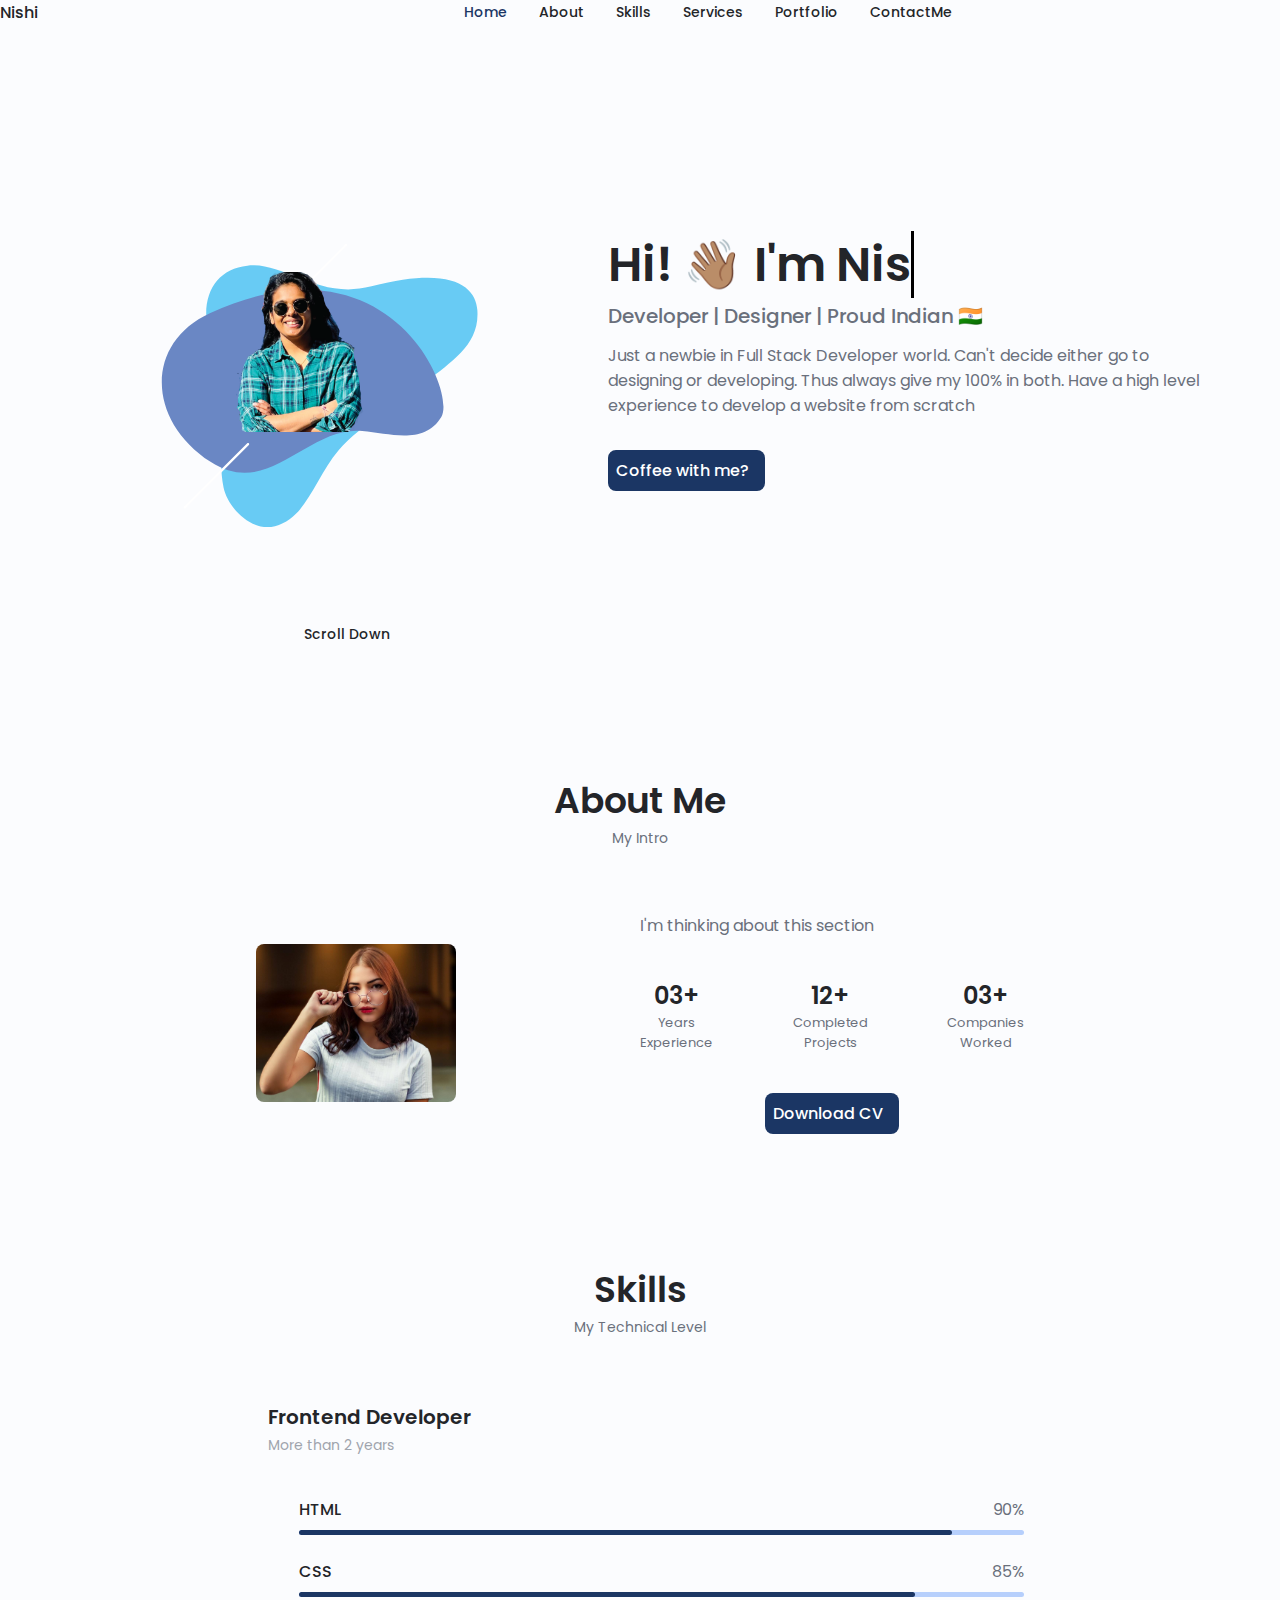
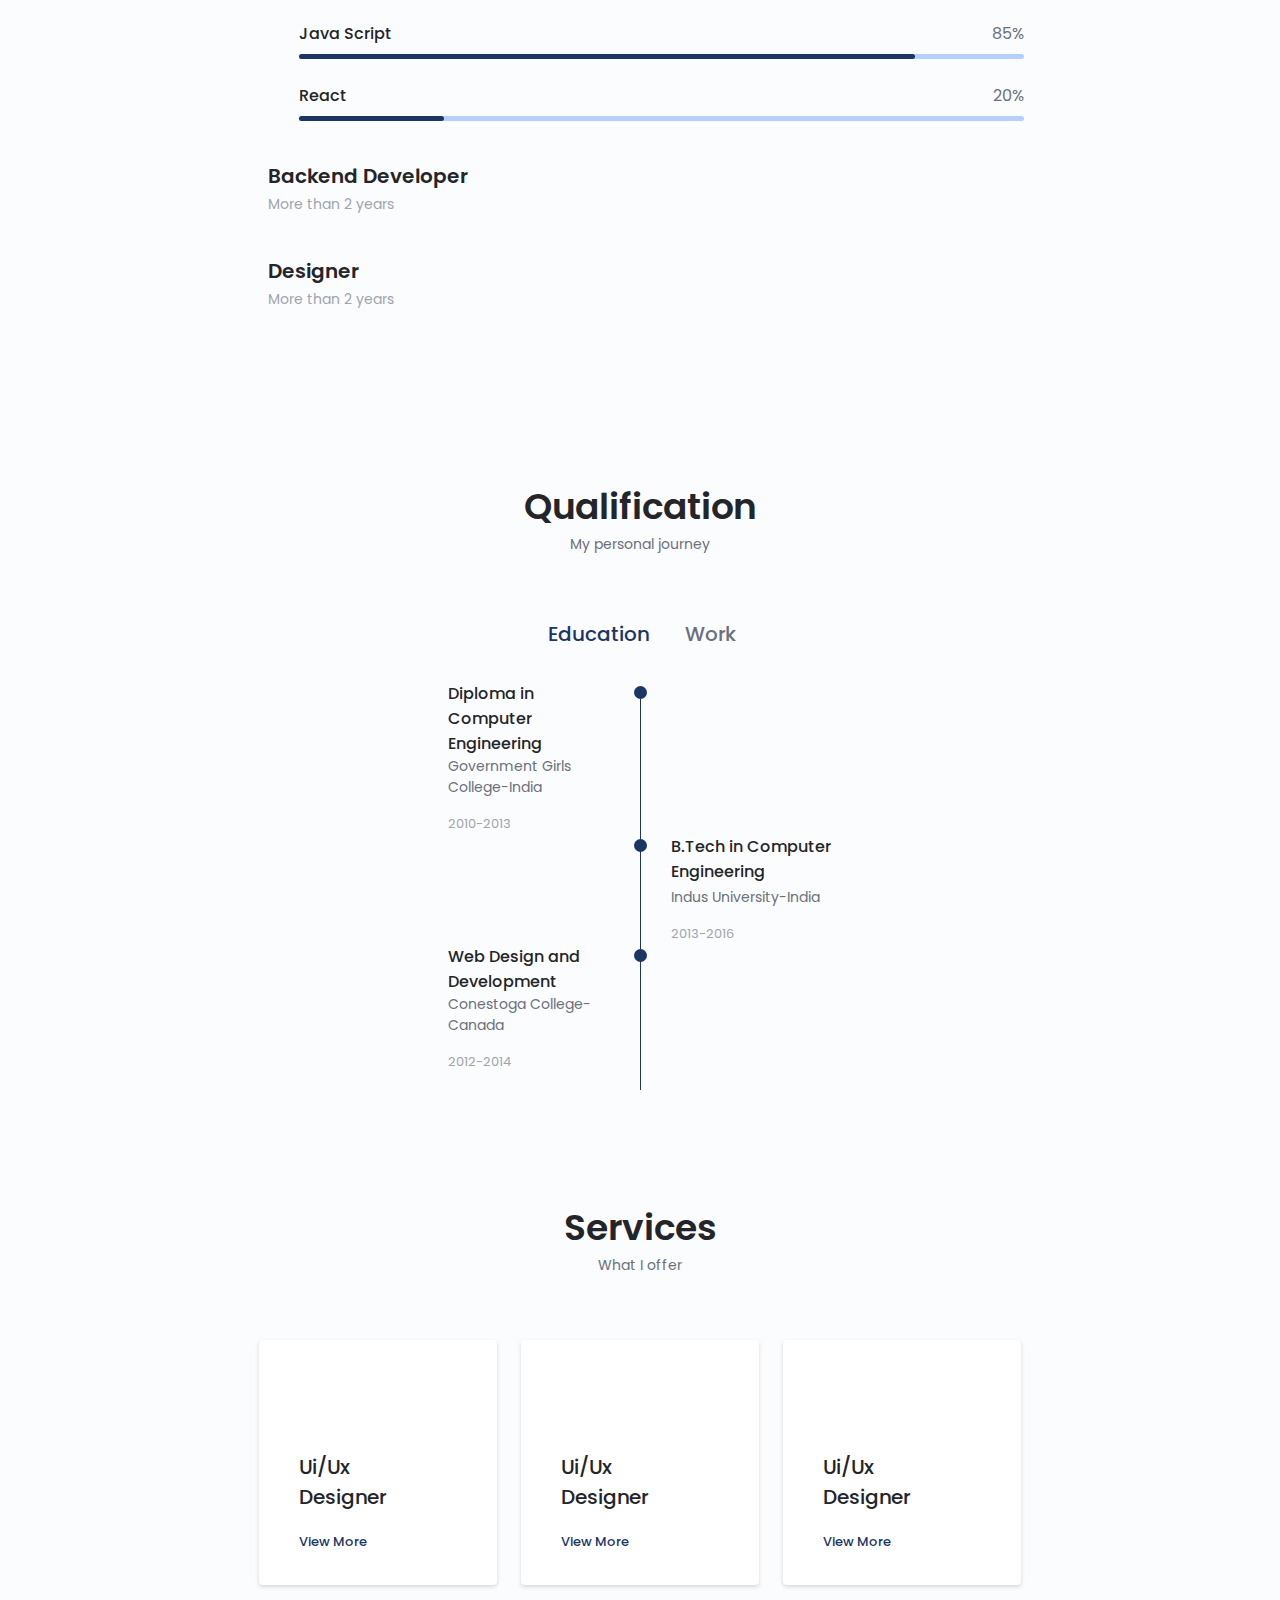
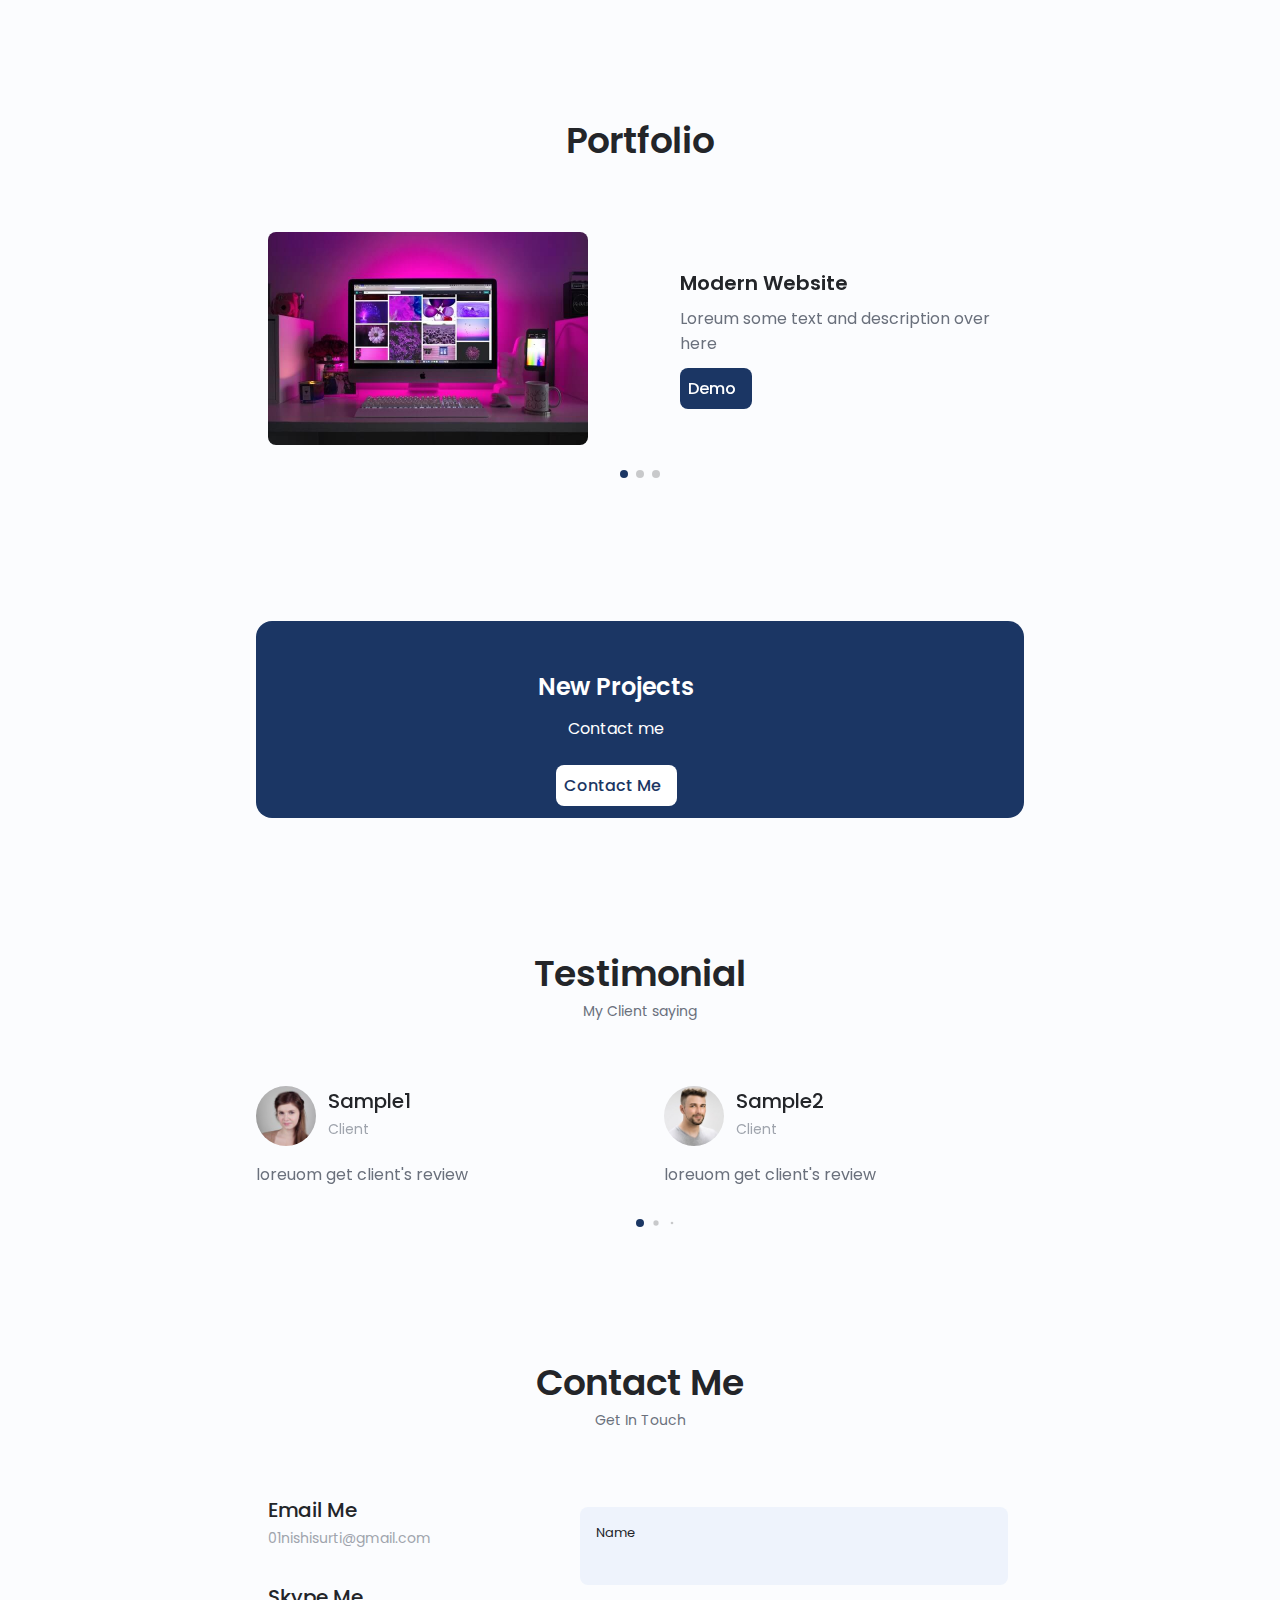
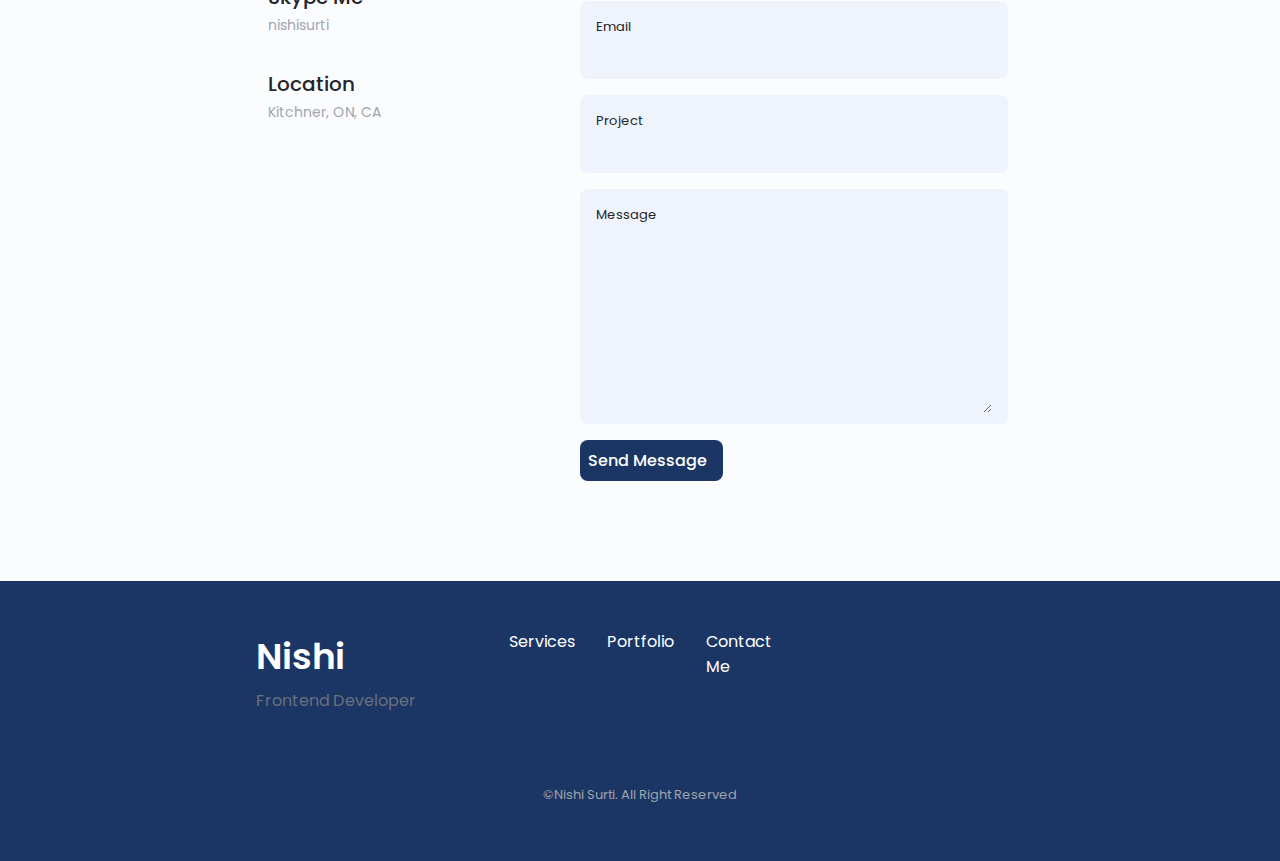
==== commit 9f3186cb: "Coffee with me button in about section" ====
--- a/index.html
+++ b/index.html
@@ -124,8 +124,8 @@
                             <div class="home__contact">
                            
                             <a href="#contact" class="button button--flex">
-                            Say Hi
-                            <i class="uil uil-message button__icon"></i>
+                            Coffee with me?
+                            <i class="uil uil-coffee button__icon"></i>
                             </a>
                             </div>
                         </div>
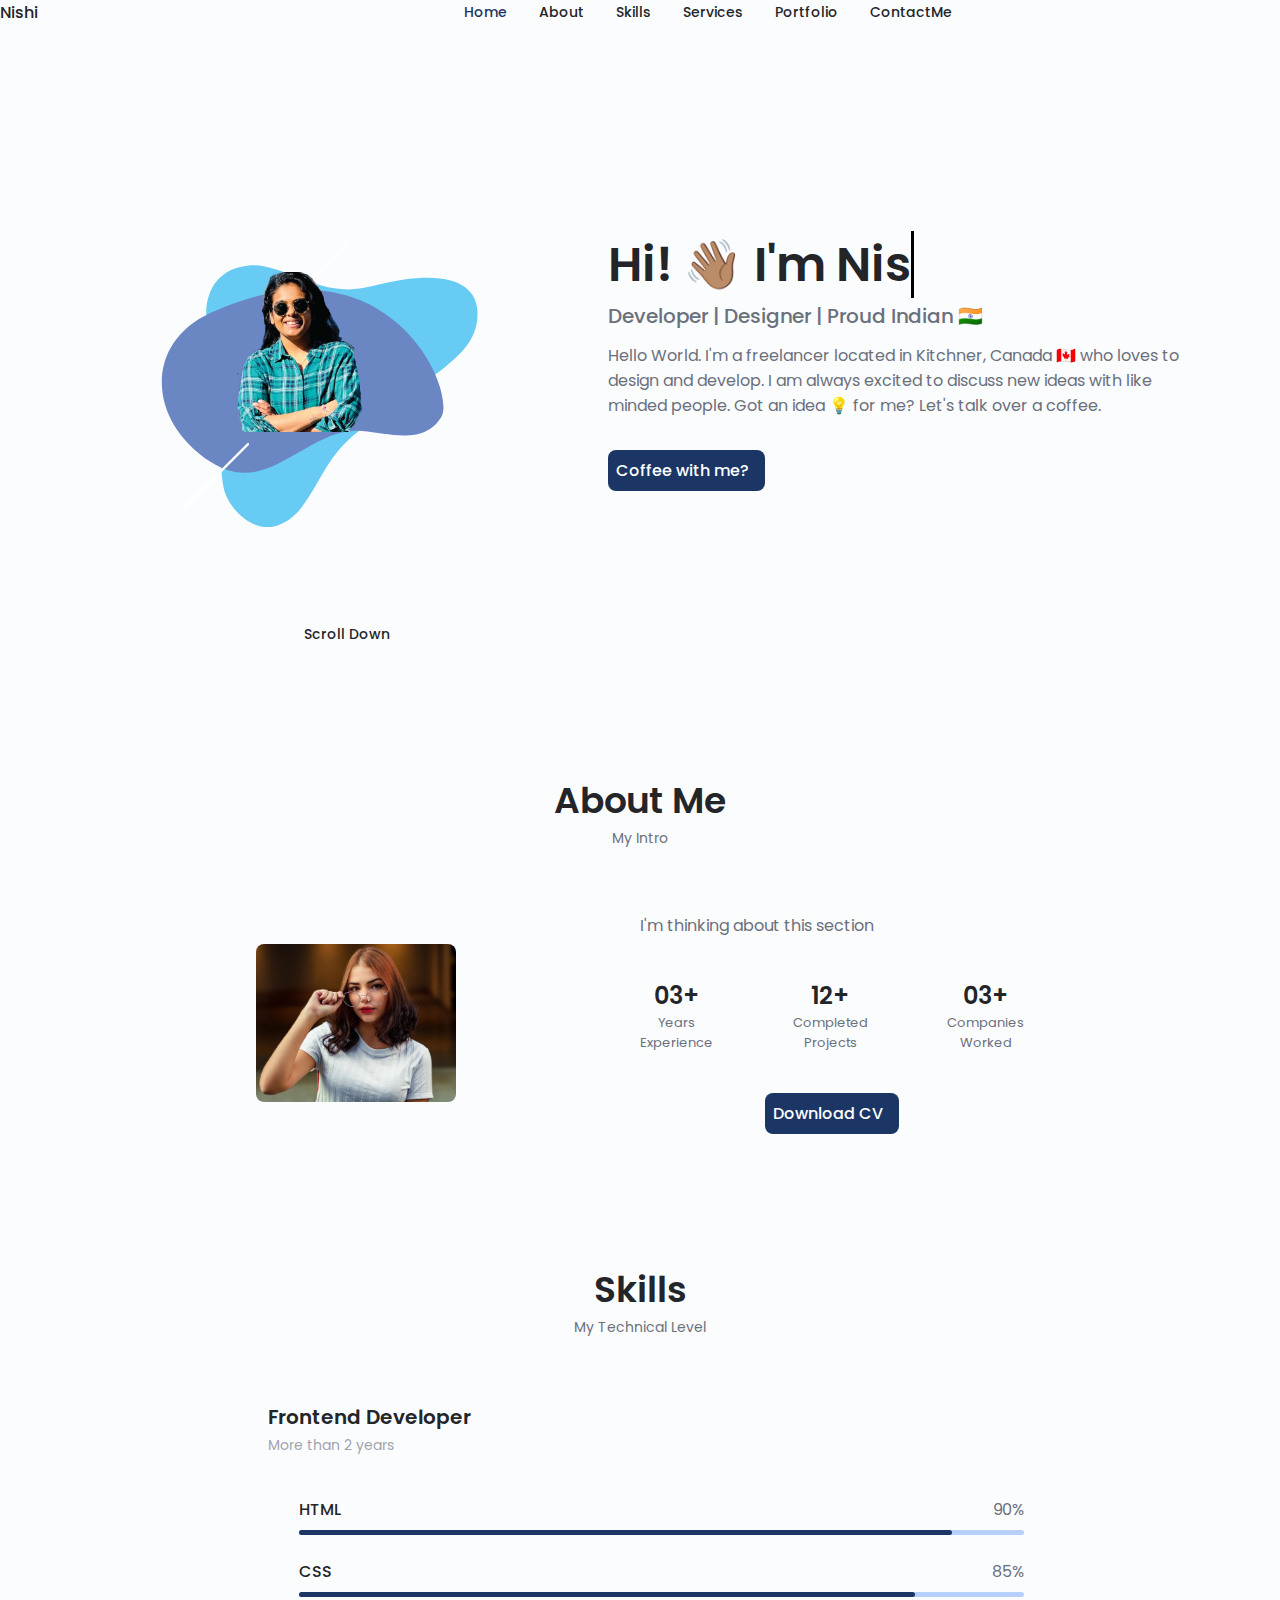
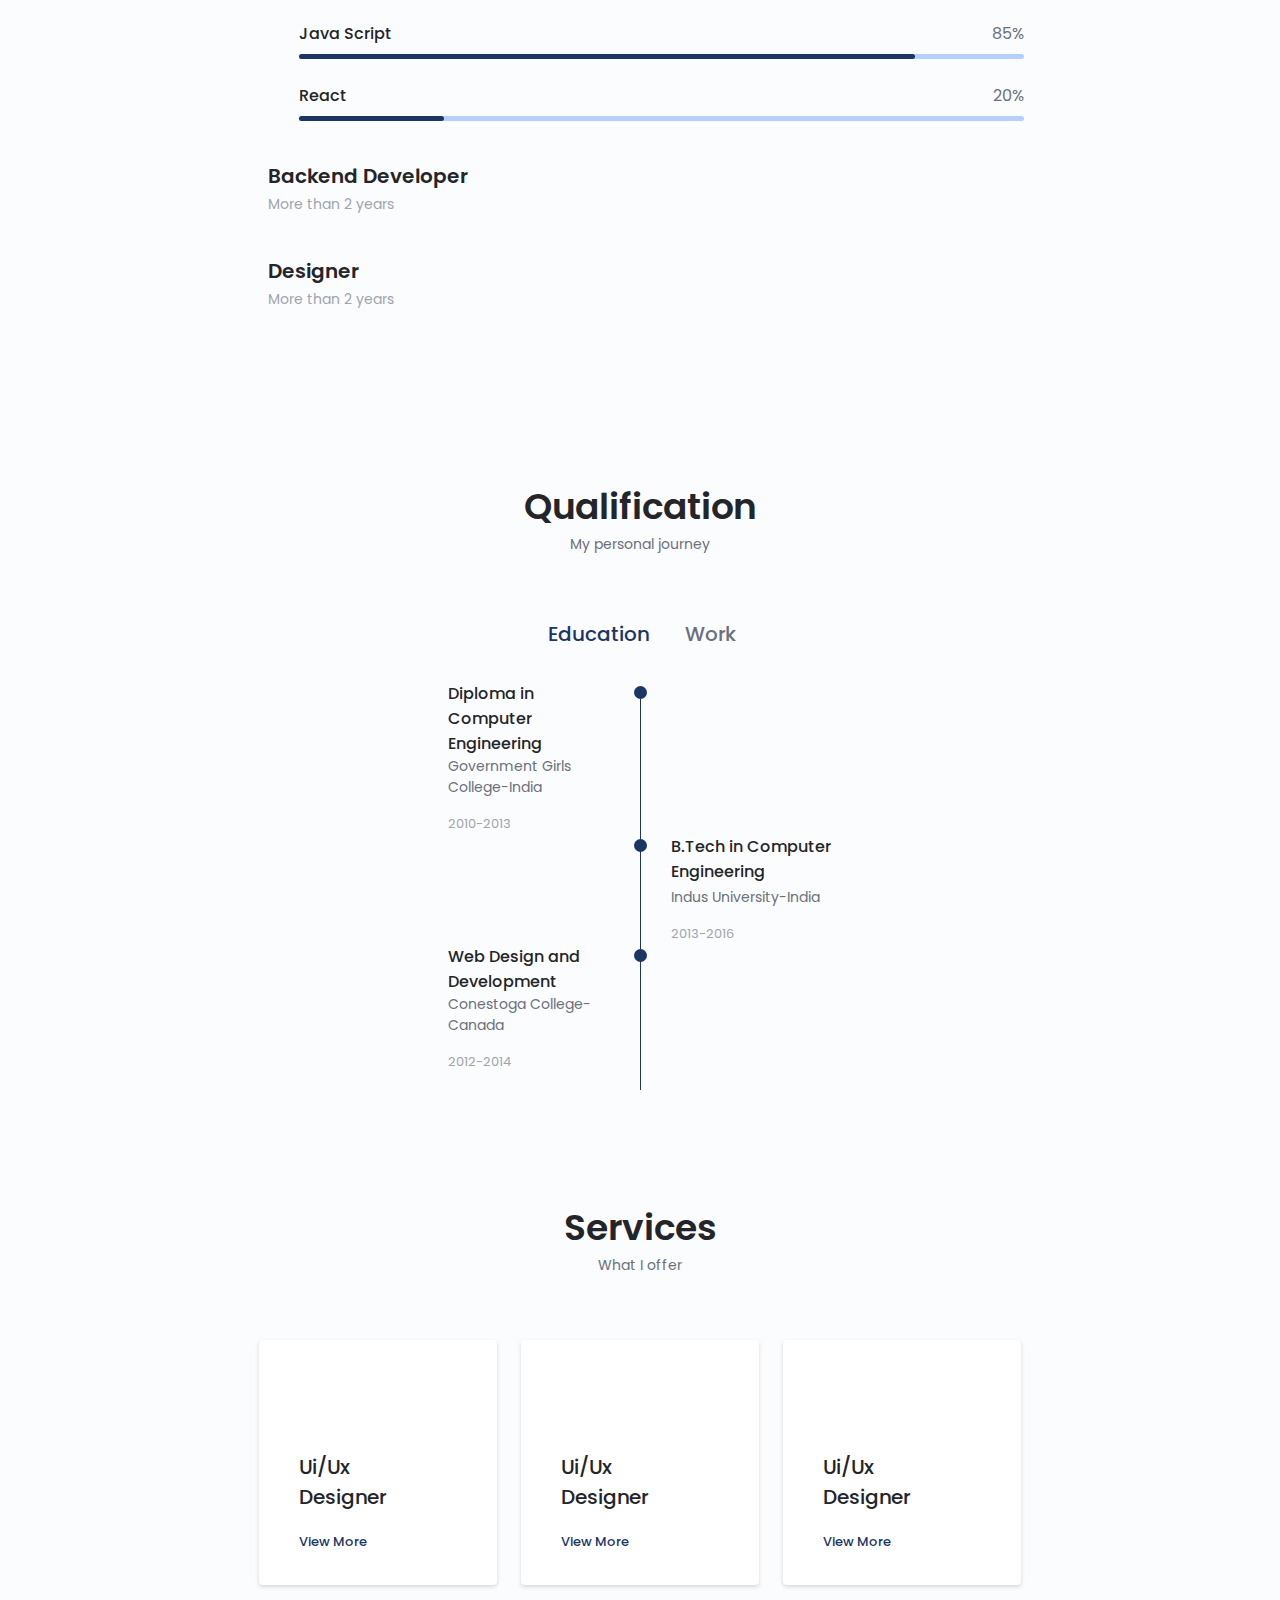
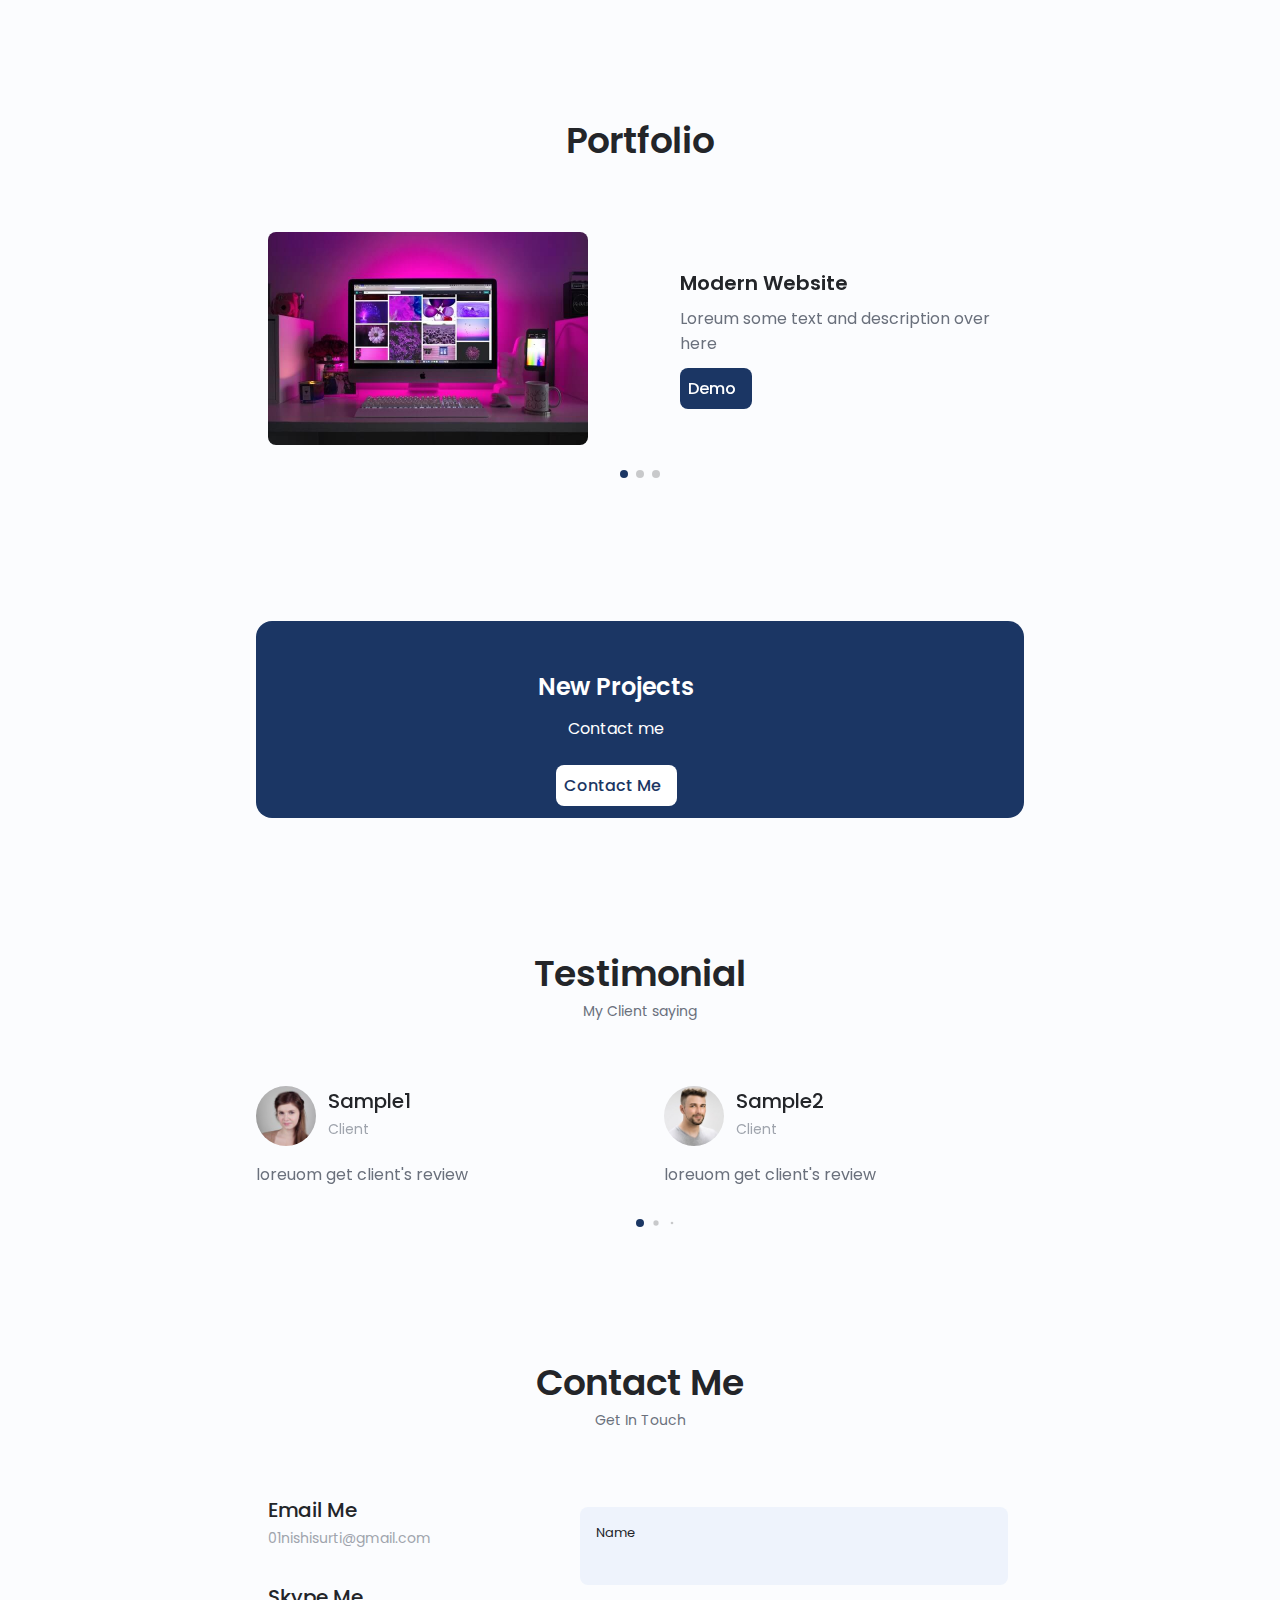
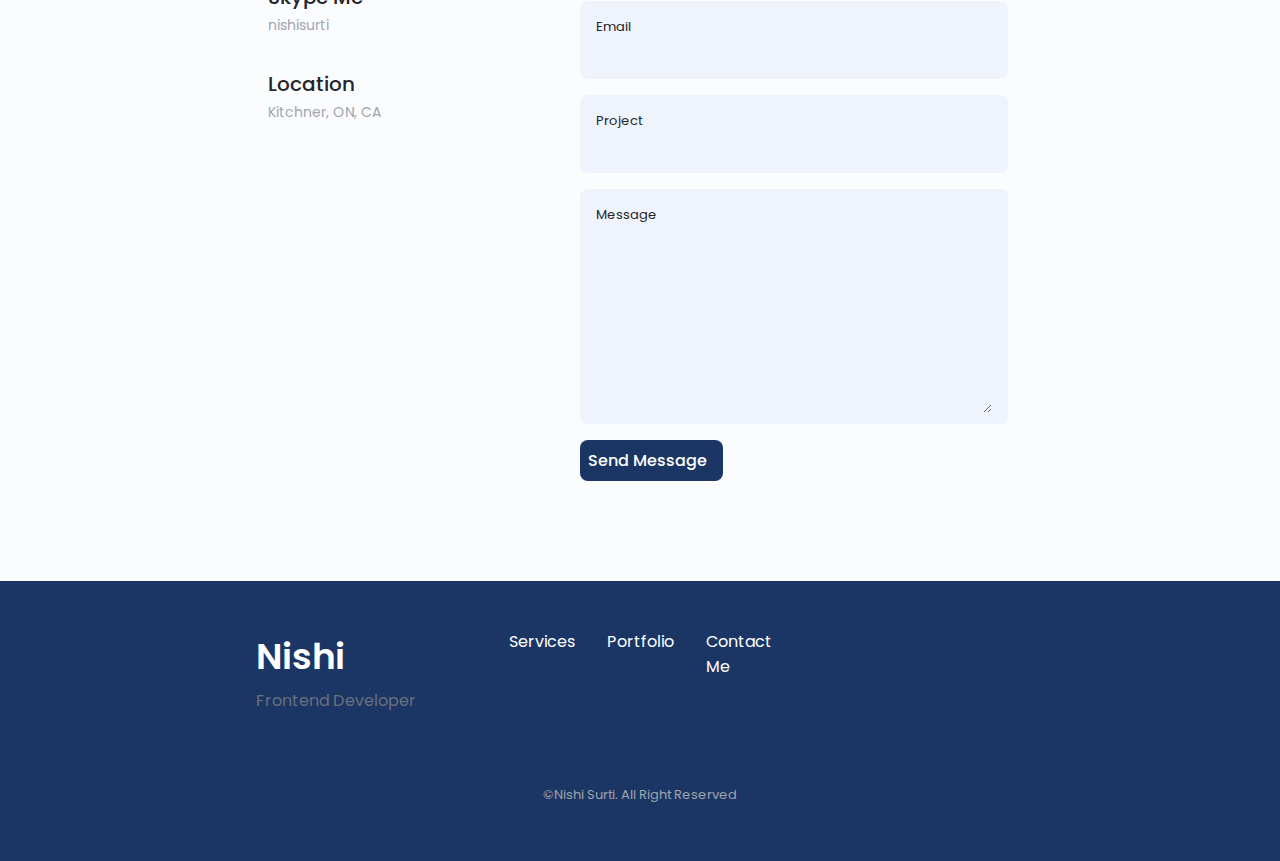
==== commit e7fb6098: "Updated about me contain" ====
--- a/index.html
+++ b/index.html
@@ -119,7 +119,7 @@
                             <h1 class="home__title">Hi! &#128075;&#127997; I'm <span class="txt-type" data-wait="2000" data-words='["Nishi", " a Developer", " a Designer", "a Proud Indian"]'></span></h1>
                             <h3 class="home__subtittle"> Developer | Designer | Proud Indian 🇮🇳</h3>
                             
-                            <p class="home__description">Just a newbie in Full Stack Developer world. Can't decide either go to designing or developing. Thus always give my 100% in both. Have a high level experience to  develop a website from scratch</p>
+                            <p class="home__description">Hello World. I'm a freelancer located in Kitchner, Canada 🇨🇦 who loves to design and develop. I am always excited to discuss new ideas with like minded people. Got an idea 💡 for me? Let's talk over a coffee.  </p>
                            
                             <div class="home__contact">
                            
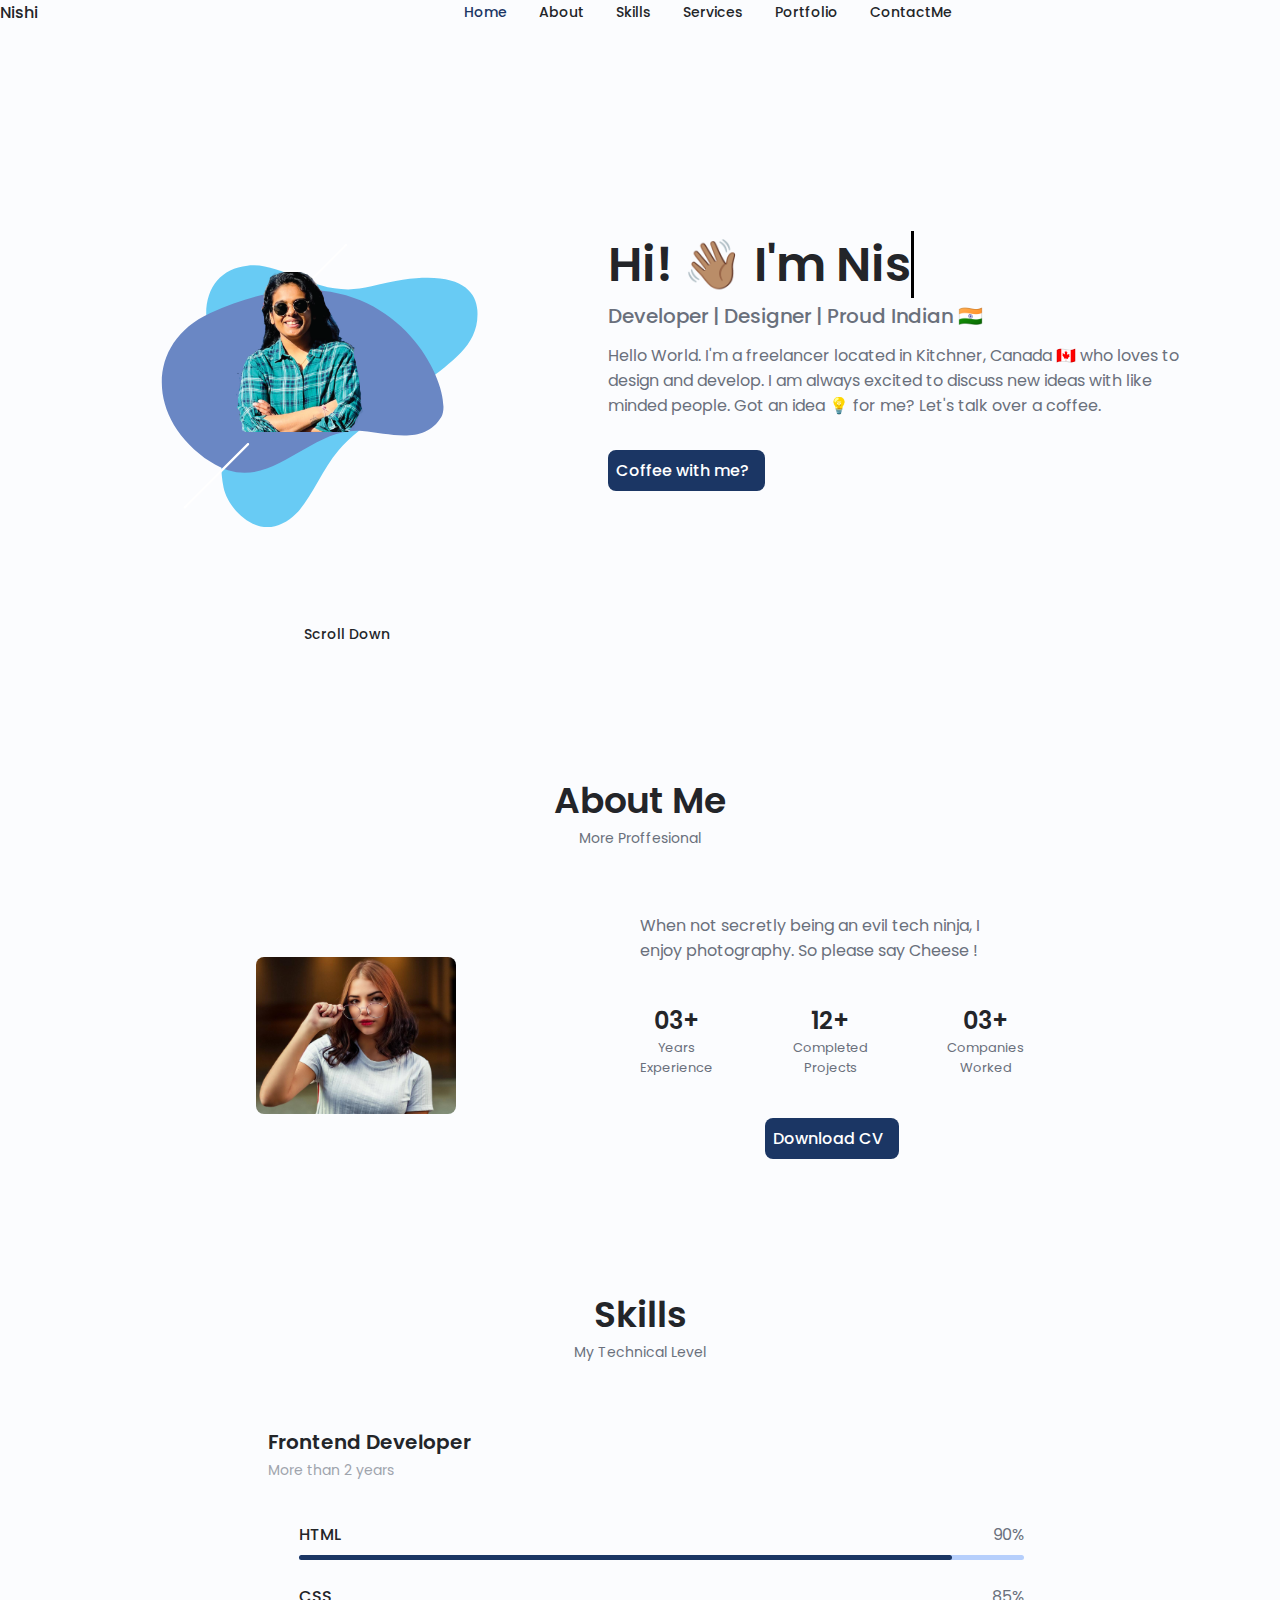
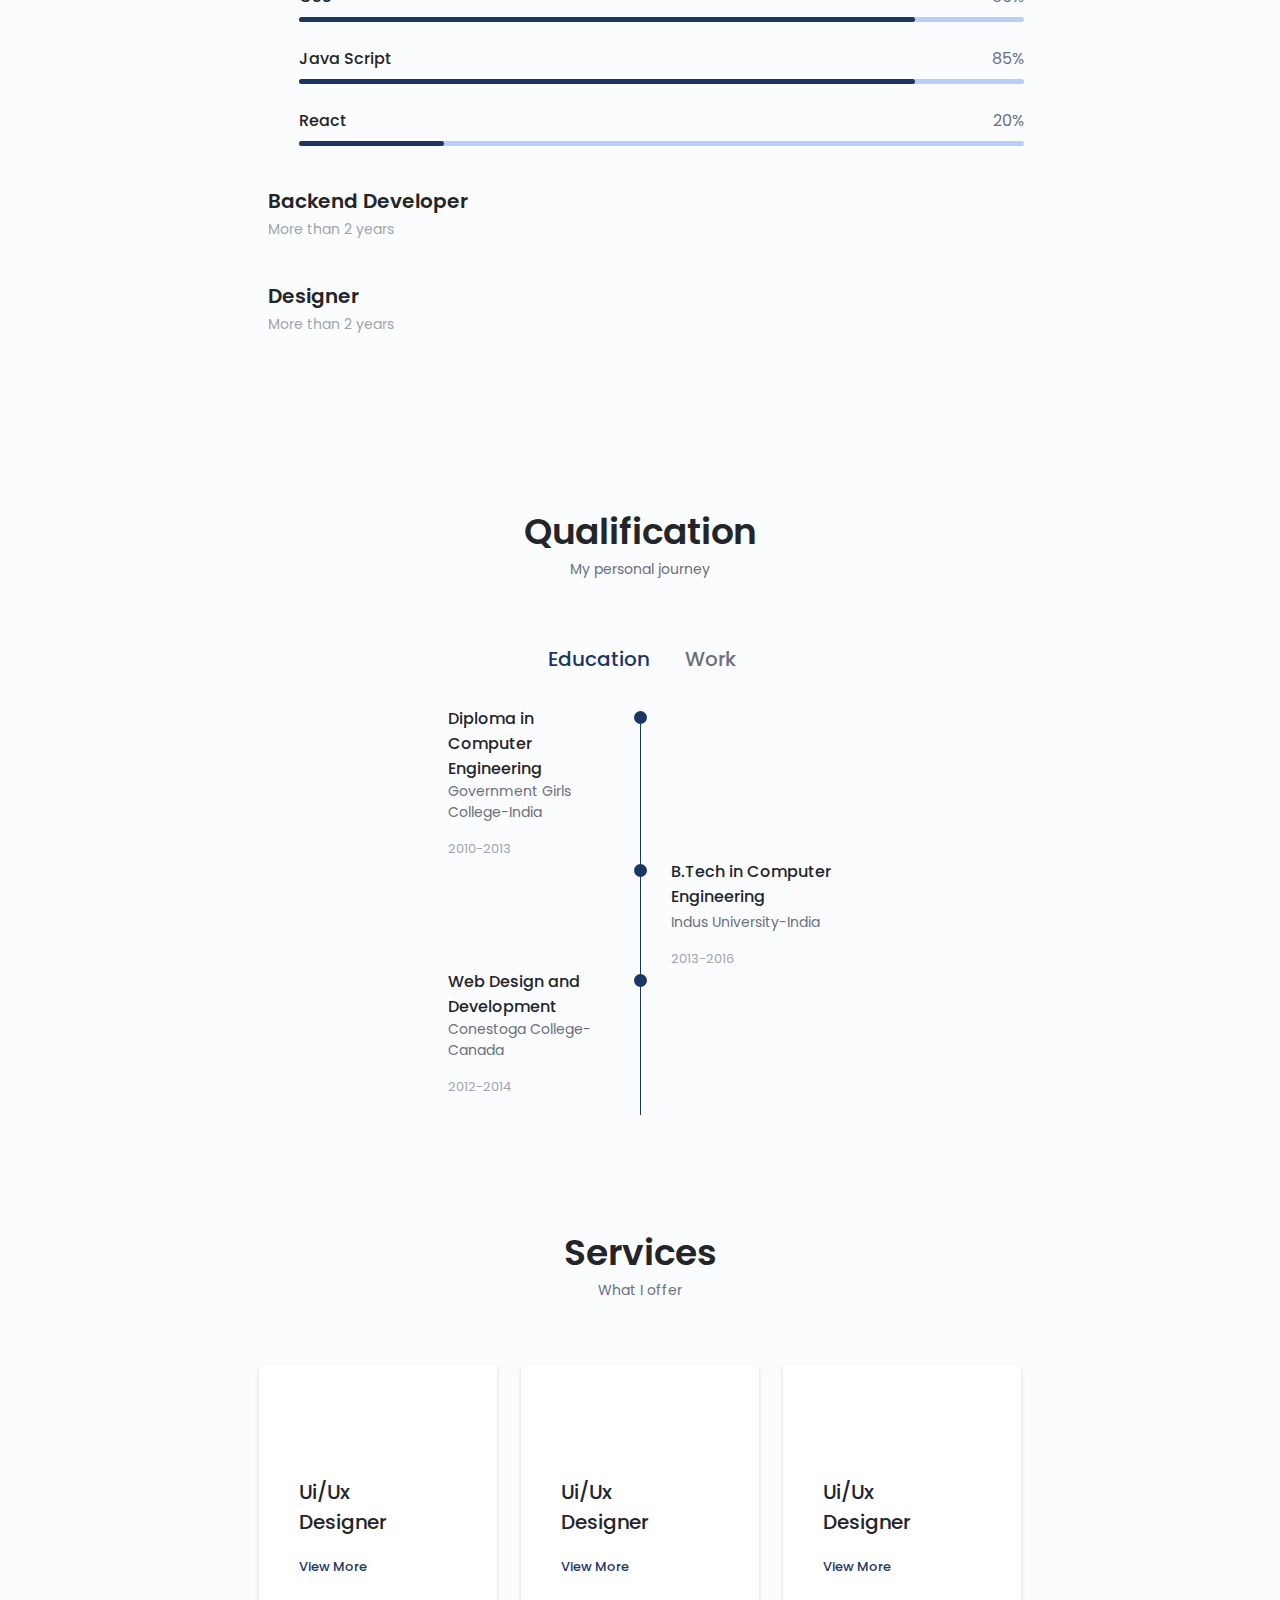
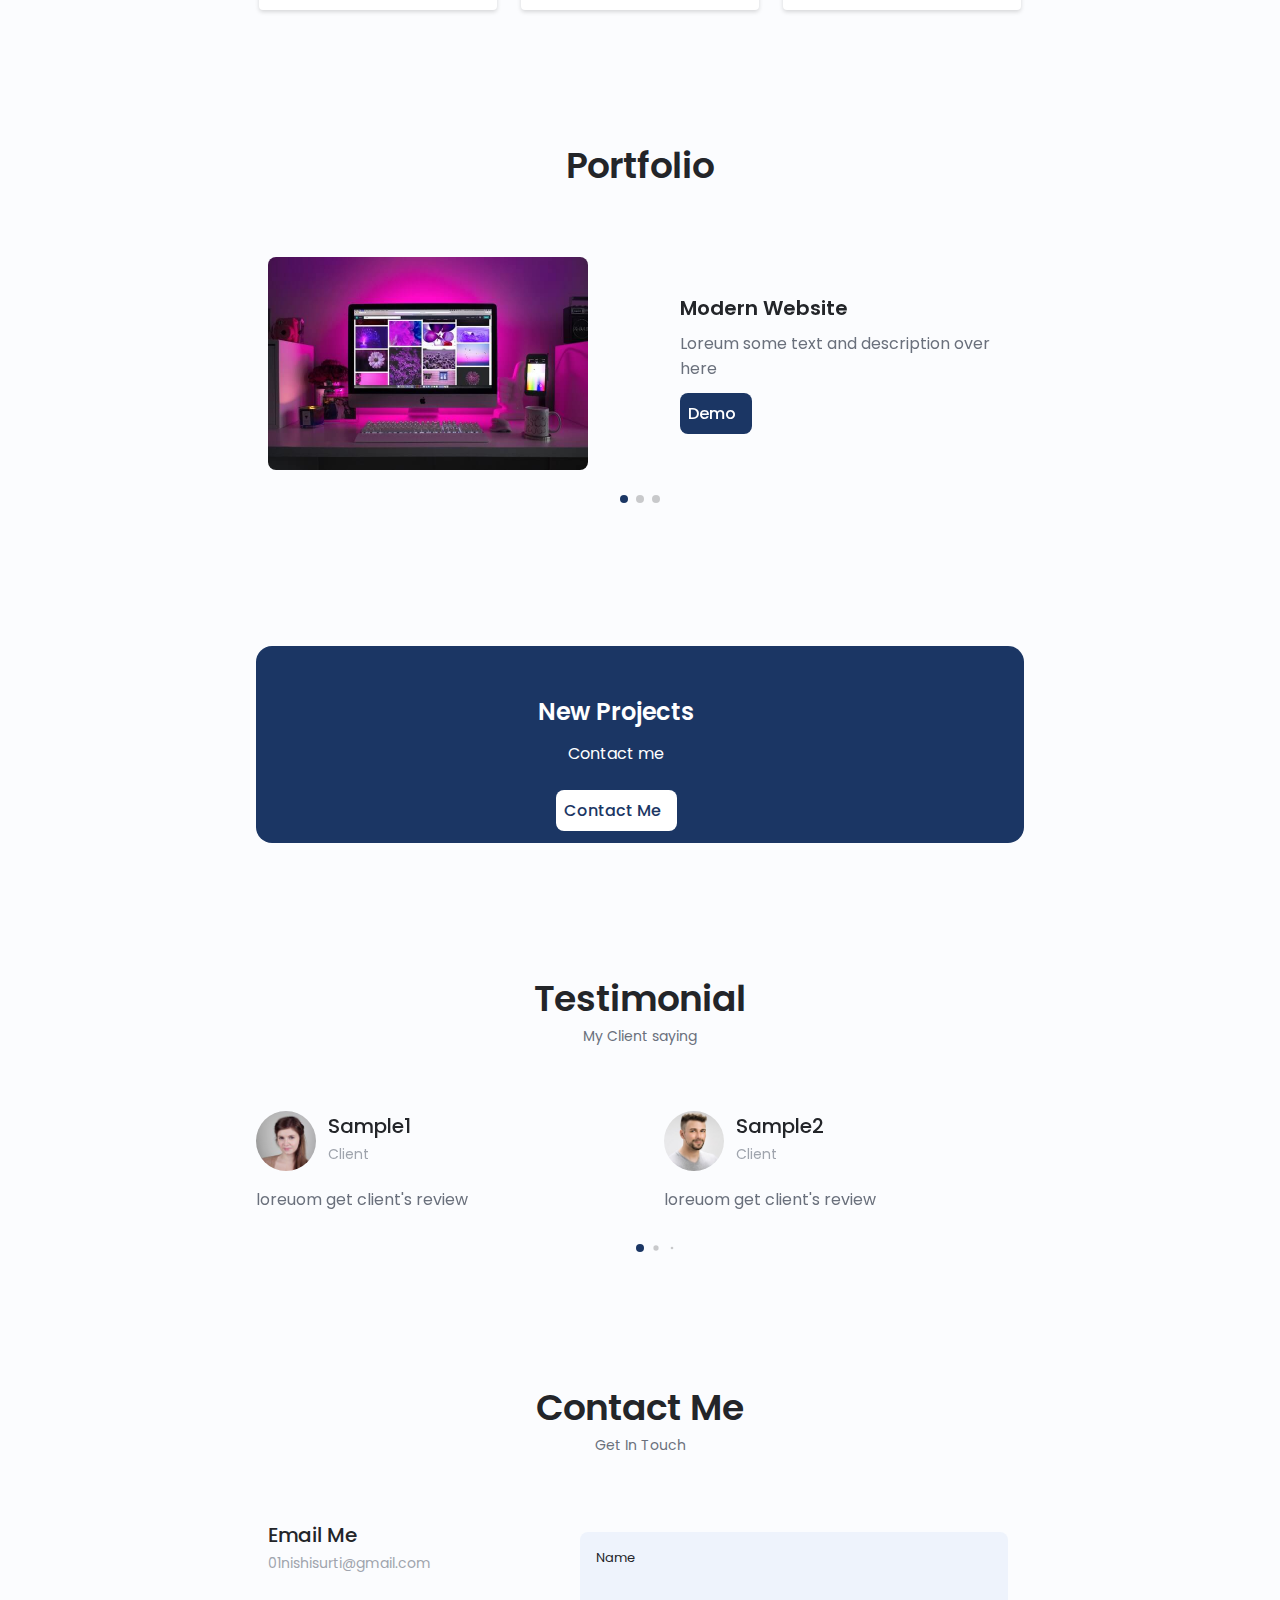
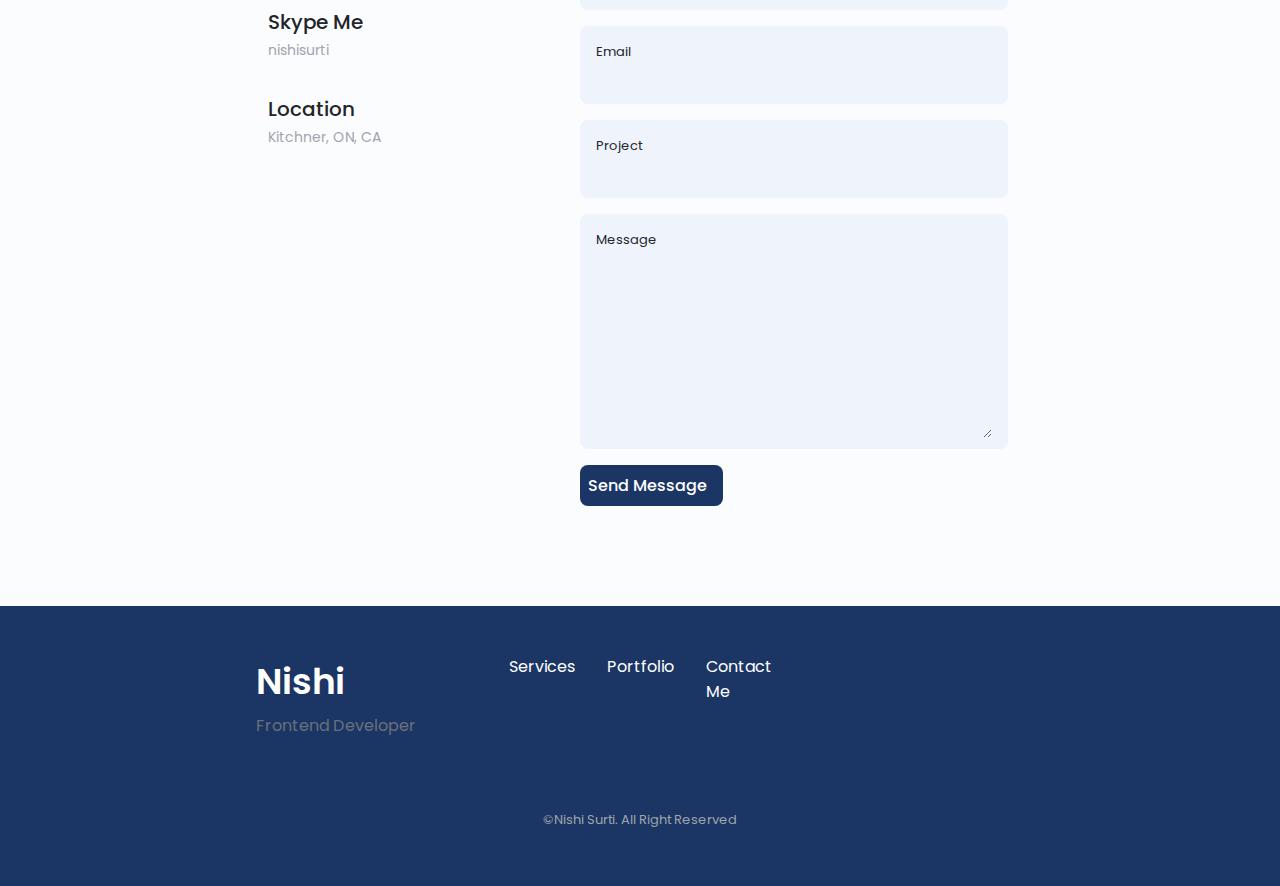
==== commit 0487d554: "fixed footer to all links" ====
--- a/index.html
+++ b/index.html
@@ -146,12 +146,13 @@
             <section class="about section" id="about">
 
                 <h2 class="section__title">About Me</h2>
-                <spna class="section__subtitle">My Intro</spna>
+                <spna class="section__subtitle">More Proffesional</spna>
+              
                 <div class="about__container container grid">
                     <img src="assests/img/about.jpg" alt="" class="about__img">
 
                     <div class="about__data">
-                        <p class="about__description">I'm thinking about this section</p>
+                        <p class="about__description">When not secretly being an evil tech ninja, I enjoy photography. So please say Cheese !</p>
                     
                         <div class="about__info">
                             <div>
@@ -920,7 +921,7 @@
 
                         <ul class="footer__links">
                            <li>
-                               <a href="#sevices" class="footer__link">Services</a>
+                               <a href="#services" class="footer__link">Services</a>
                            </li> 
                            <li>
                             <a href="#portfolio" class="footer__link">Portfolio</a>
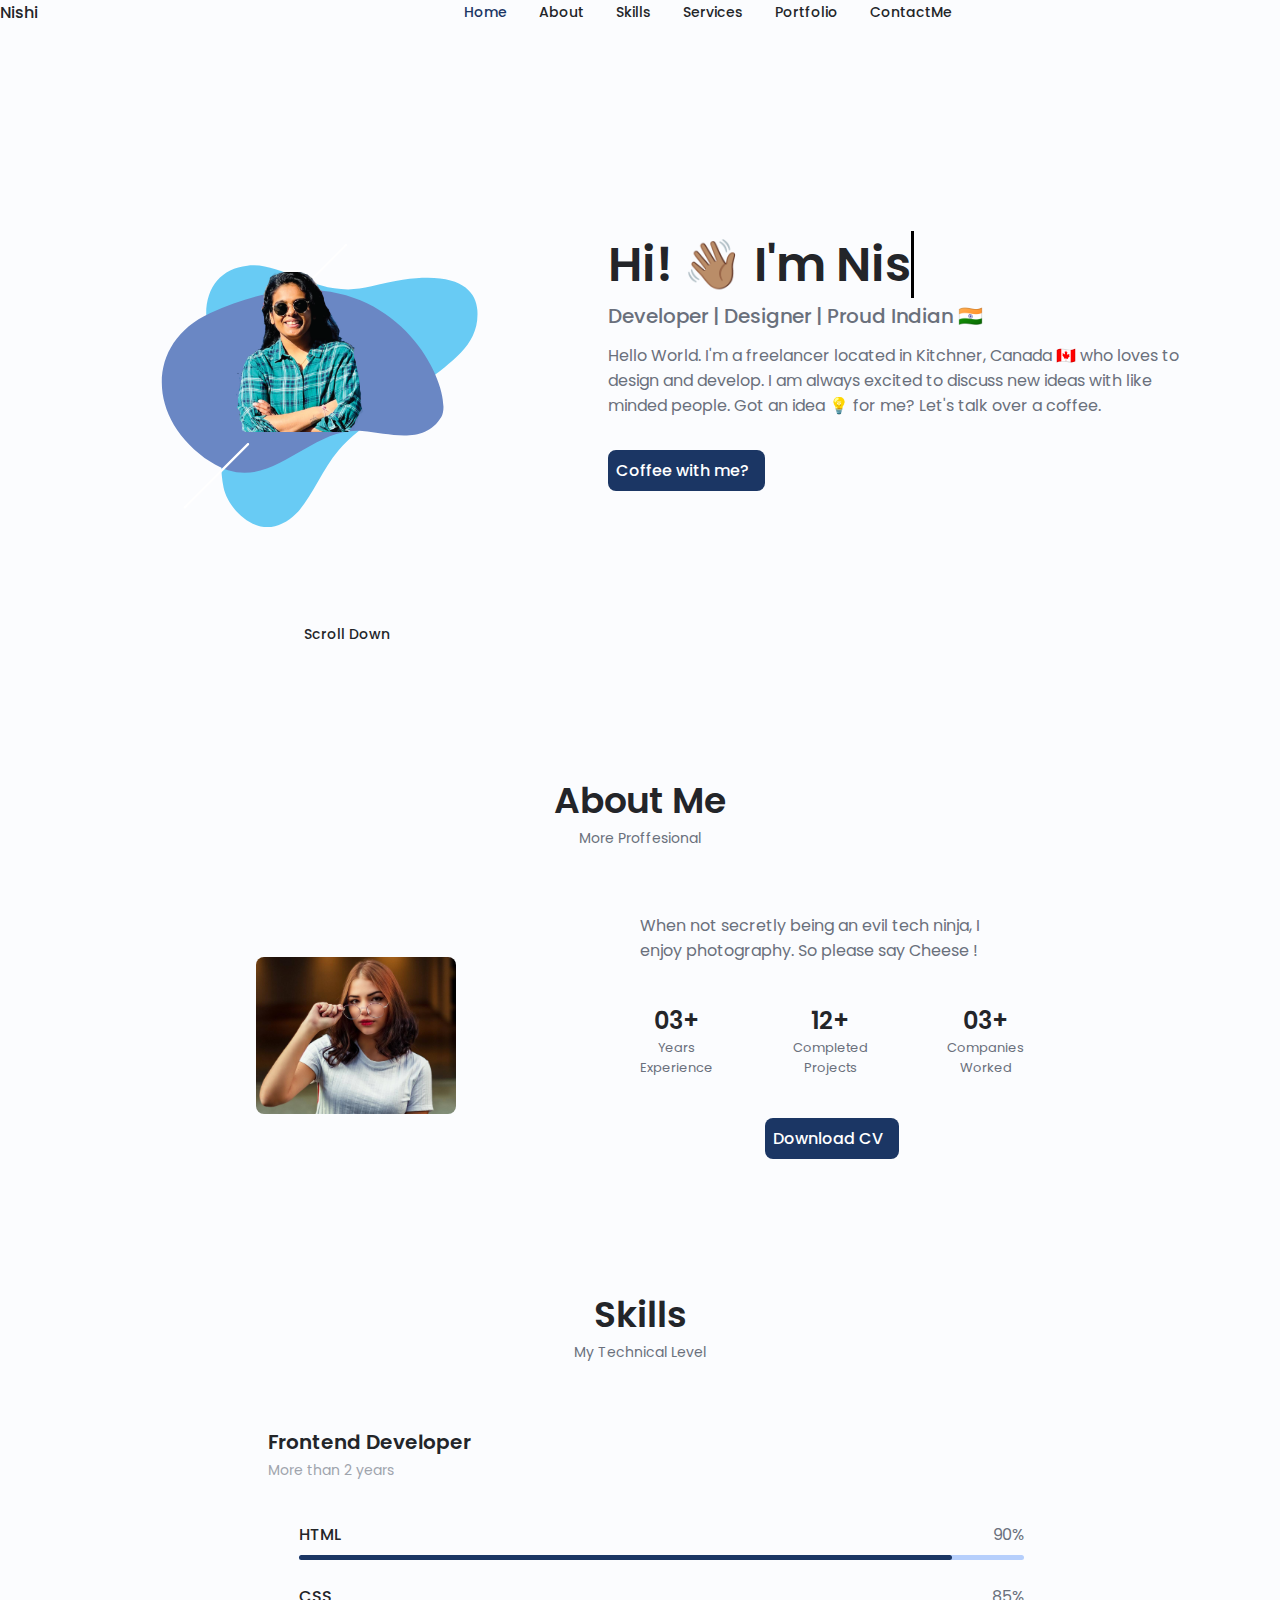
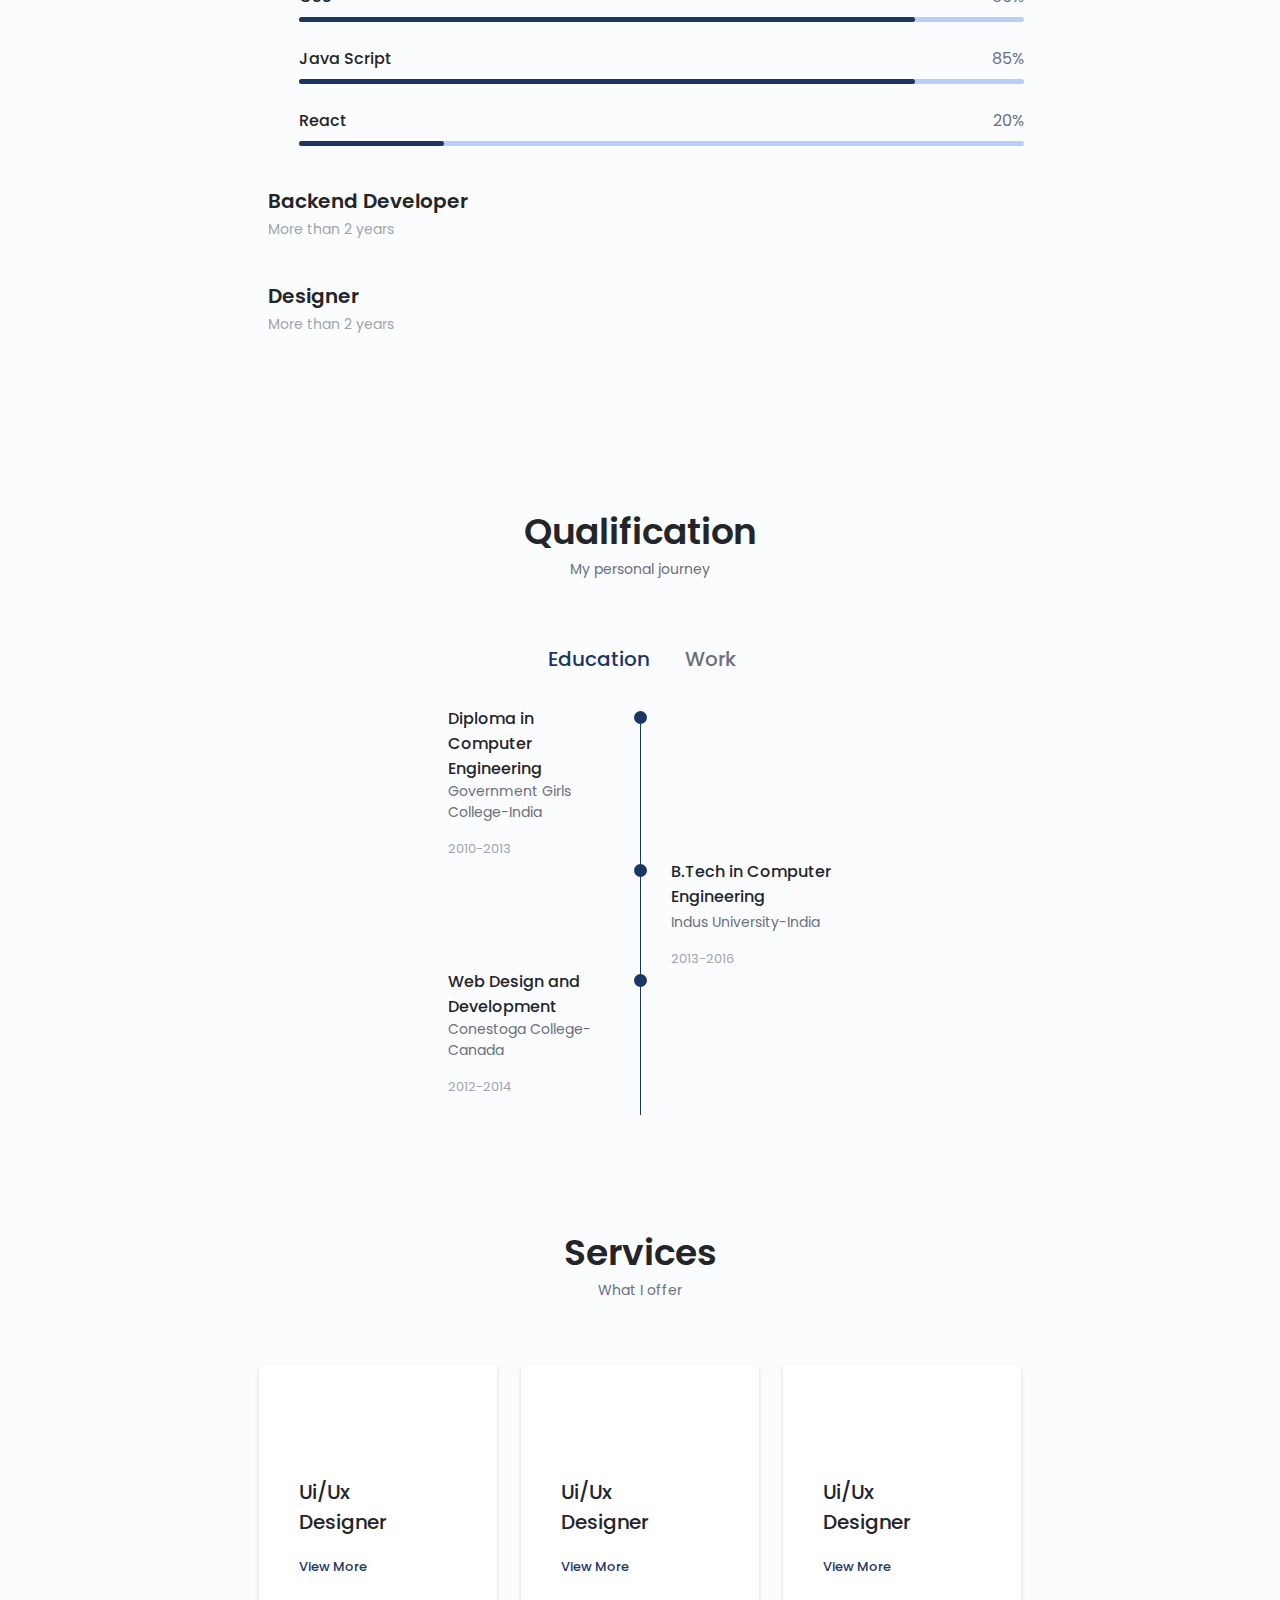
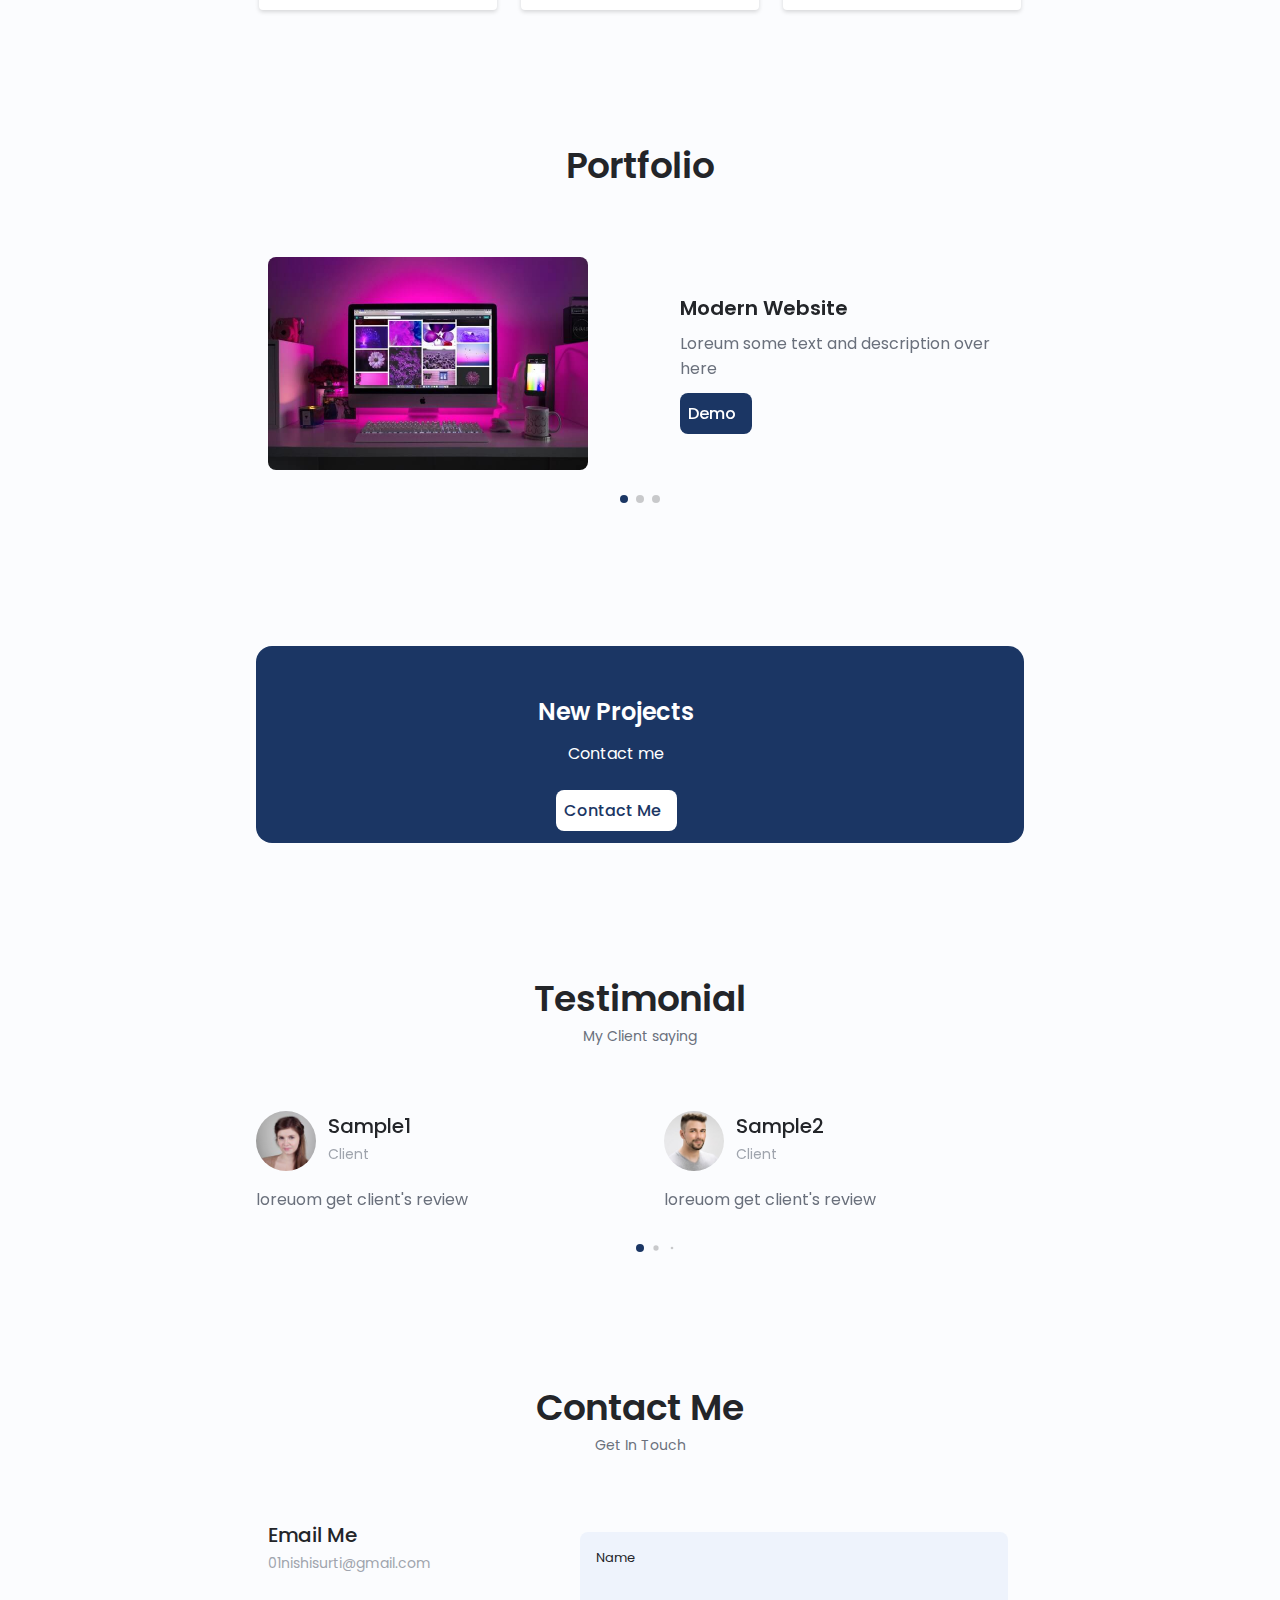
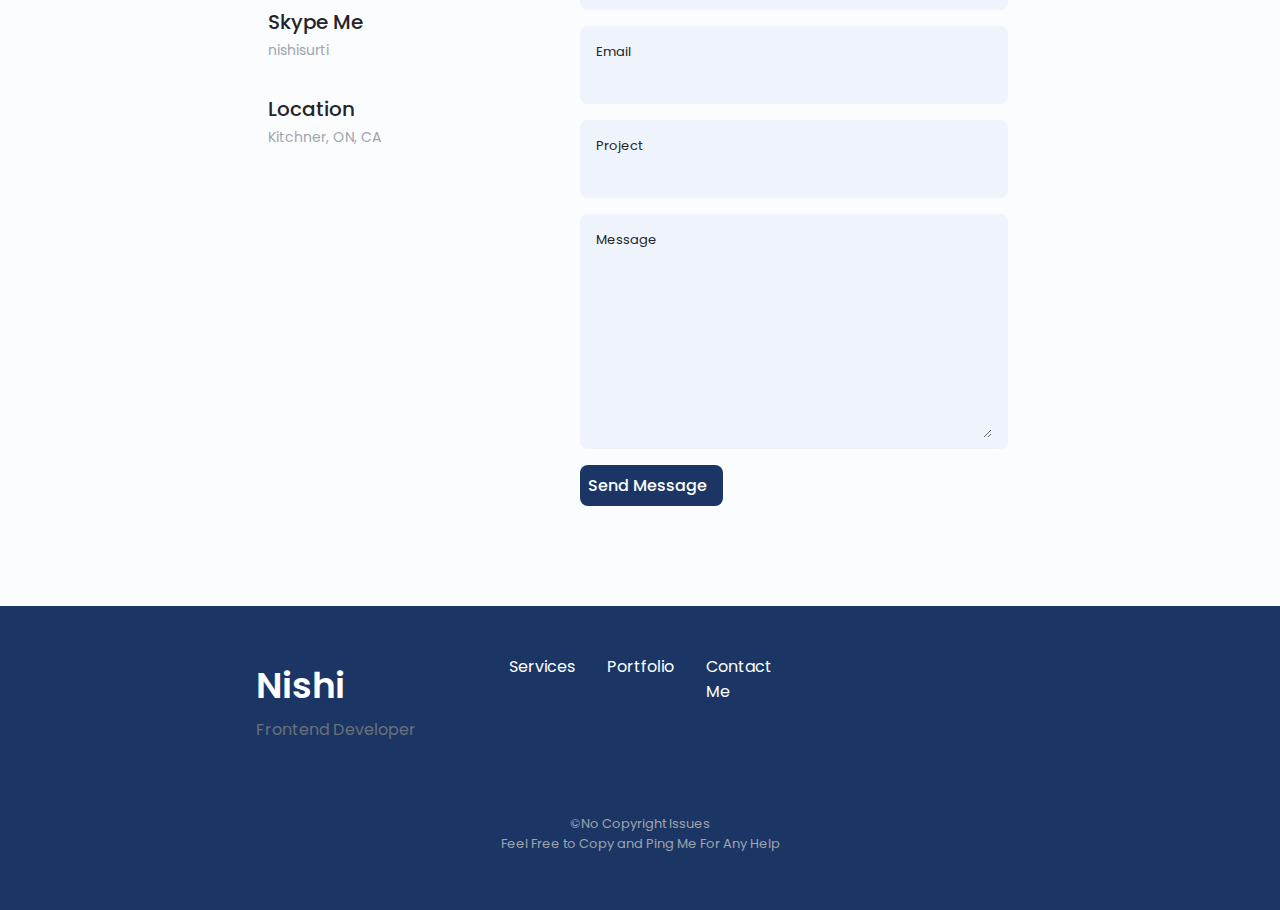
==== commit 14fe2fa3: "Removed Copyright Issue" ====
--- a/index.html
+++ b/index.html
@@ -938,7 +938,8 @@
                         </div>
                     </div>
 
-                    <p class="footer__copy">&#169;Nishi Surti. All Right Reserved</p>
+                    <p class="footer__copy">&#169;No Copyright Issues</p>
+                    <p class="footer__subcopy">Feel Free to Copy and Ping Me For Any Help</p>
                 </div>
             </footer>
             
--- a/assests/css/style.css
+++ b/assests/css/style.css
@@ -991,12 +991,17 @@
   color: var(--text-color-light);
   margin-top: var(--mb-3);
 }
-
+.footer__subcopy {
+  font-size: var(--smaller-font-size);
+  text-align: center;
+  color: var(--text-color-light);
+}
 .footer__title,
 .footer__subtitle,
 .footer__link,
 .footer__social {
   color: #fff;
+  margin-top: var(--mb-0-25);
 }
 /*========== SCROLL UP ==========*/
 
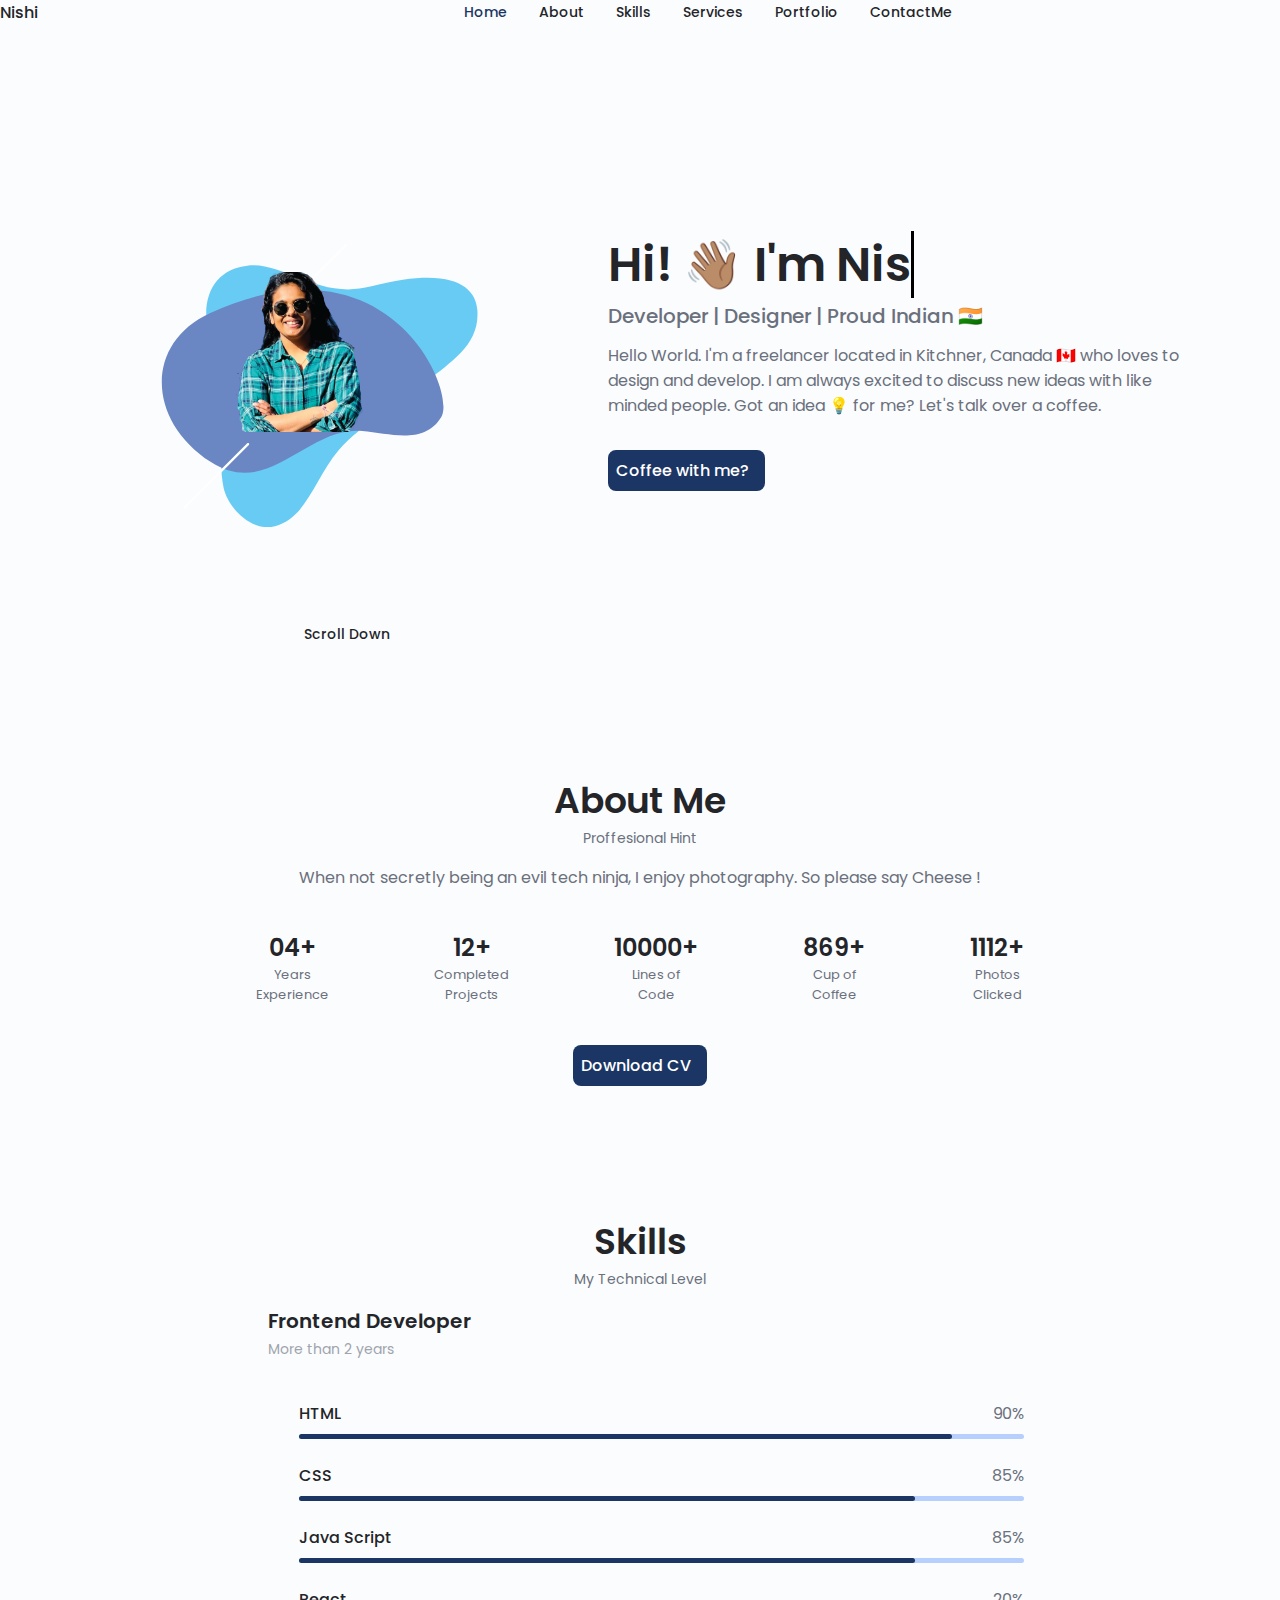
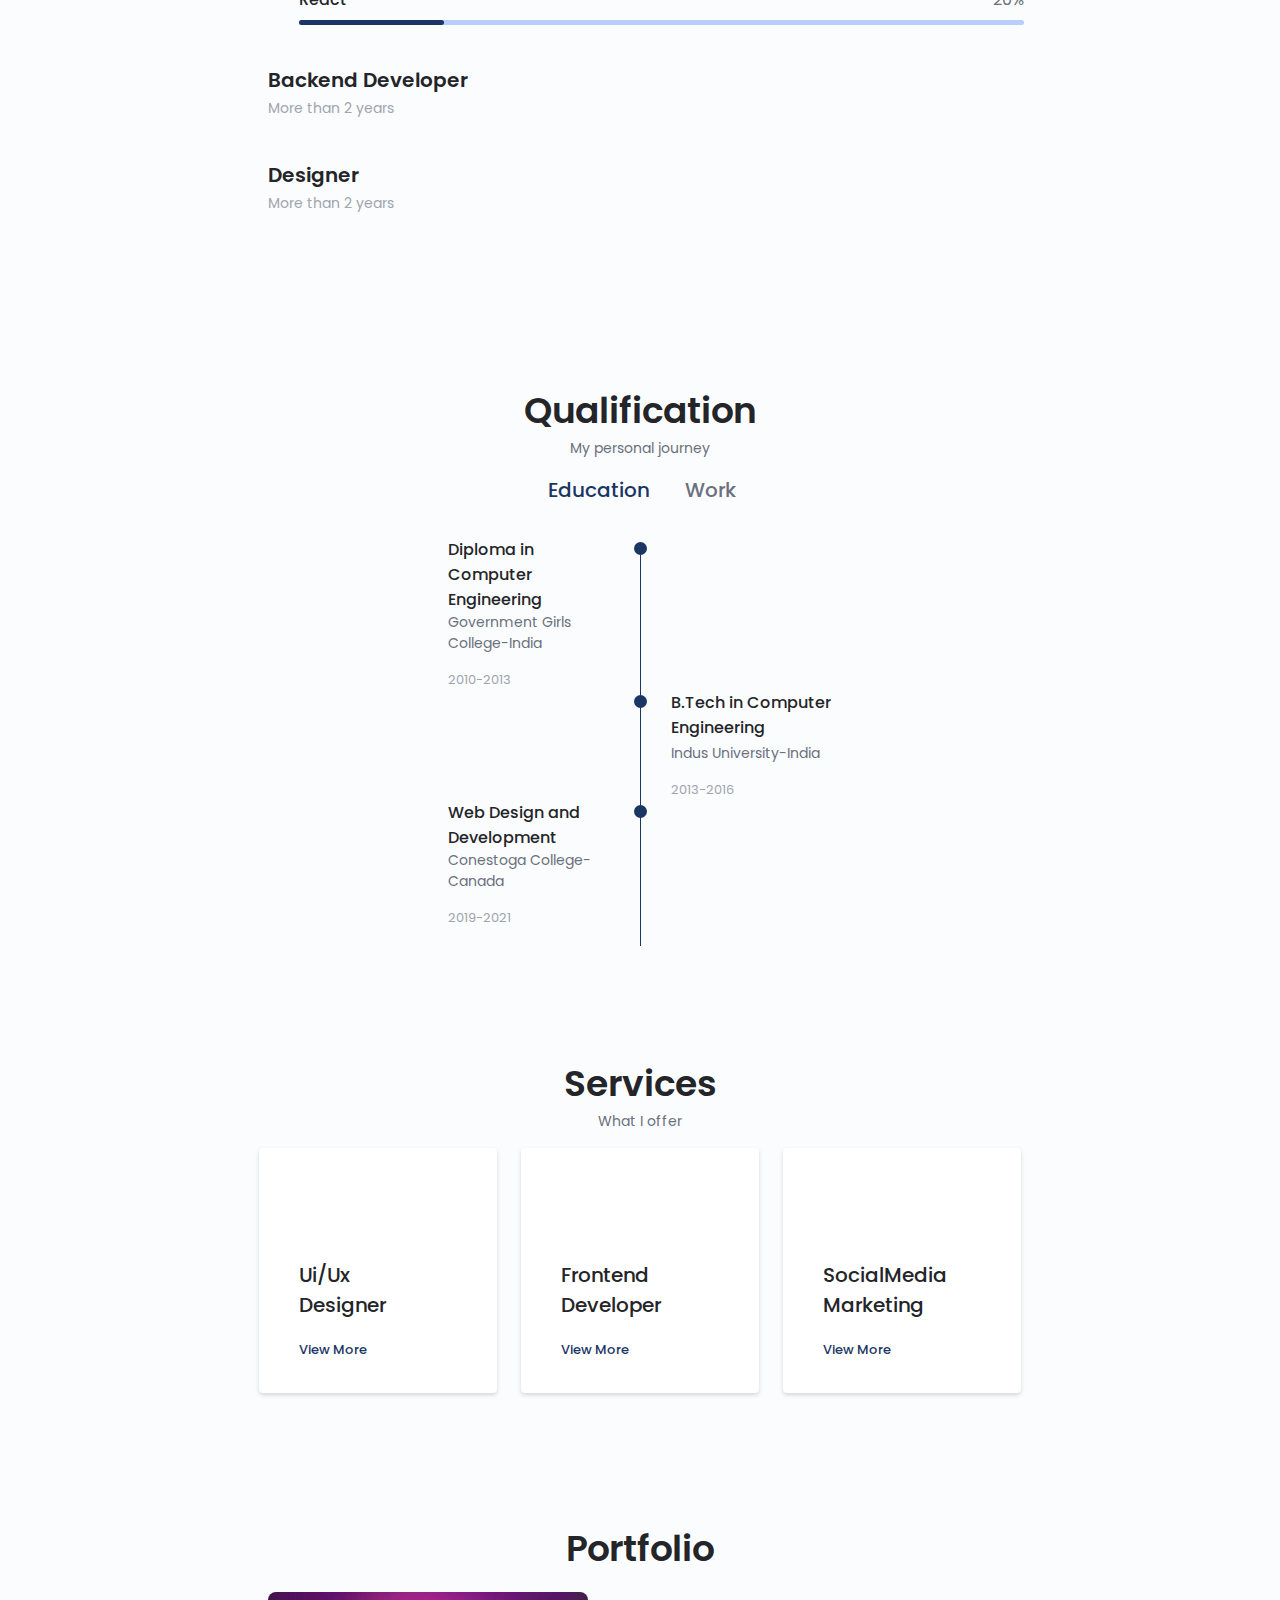
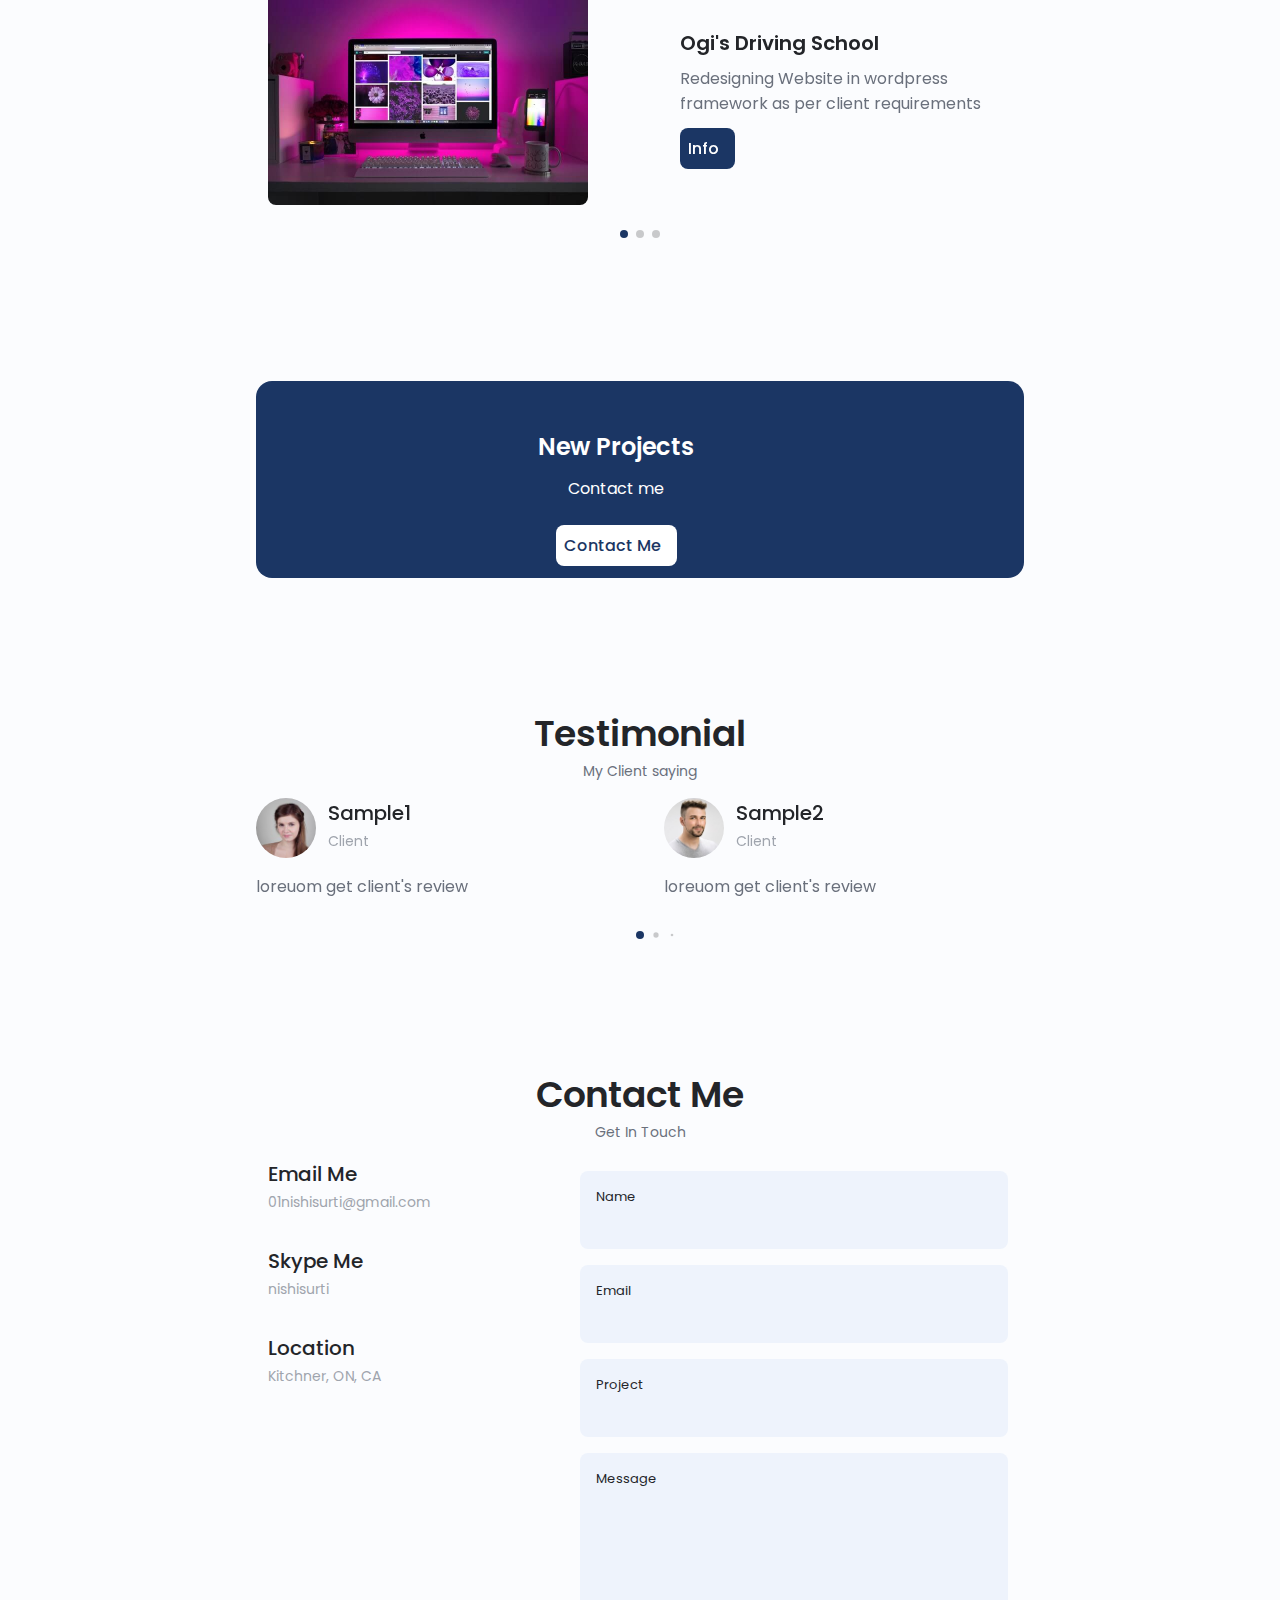
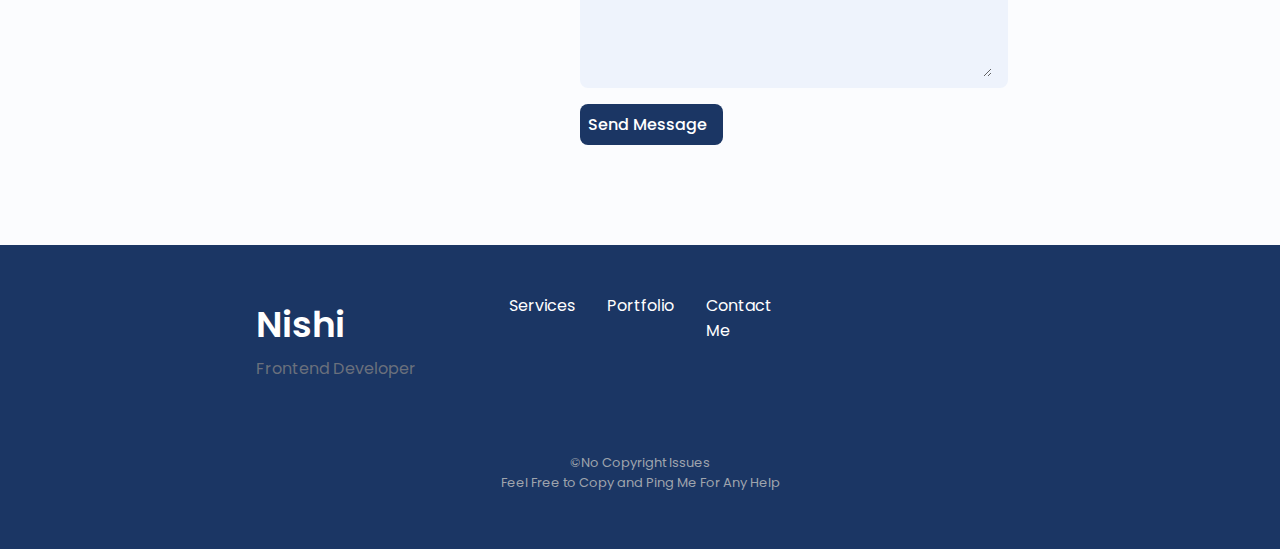
==== commit 14786bab: "Updated Website With Live Data" ====
--- a/index.html
+++ b/index.html
@@ -146,26 +146,35 @@
             <section class="about section" id="about">
 
                 <h2 class="section__title">About Me</h2>
-                <spna class="section__subtitle">More Proffesional</spna>
+                <spna class="section__subtitle">Proffesional Hint</spna>
               
-                <div class="about__container container grid">
-                    <img src="assests/img/about.jpg" alt="" class="about__img">
+                <div class="about__container container">
+                    
 
                     <div class="about__data">
                         <p class="about__description">When not secretly being an evil tech ninja, I enjoy photography. So please say Cheese !</p>
                     
                         <div class="about__info">
                             <div>
-                                <span class="about__info-title">03+</span>
+                                <span class="about__info-title">04+</span>
                                 <span class="about__info-name">Years<br>Experience</span>
                             </div>
                             <div>
-                                <span class="about__info-title">12+</span>
+                                <span class="about__info-title ">12+</span>
                                 <span class="about__info-name">Completed<br>Projects</span>
                             </div>
+                           
                             <div>
-                                <span class="about__info-title">03+</span>
-                                <span class="about__info-name">Companies<br>Worked</span>
+                                <span class="about__info-title ">10000+</span>
+                                <span class="about__info-name">Lines of<br>Code</span>
+                            </div>
+                            <div>
+                                <span class="about__info-title">869+</span>
+                                <span class="about__info-name">Cup of<br>Coffee</span>
+                            </div>
+                            <div>
+                                <span class="about__info-title">1112+</span>
+                                <span class="about__info-name">Photos<br>Clicked</span>
                             </div>
                         </div>
                         <div class="about__buttons">
@@ -207,6 +216,7 @@
                                             <div class="skills__list grid">
                                                 <div class="skills__data">
                                                     <div class="skills__titles">
+                                                        
                                                         <h3 class="skills__name">HTML</h3>
                                                         <span class="skills__number">90%</span>
                                                     </div>
@@ -441,7 +451,7 @@
                                     <span class="qualification__subtitle">Conestoga College-Canada</span>
                                     <div class="qualification__calendar">
                                       <i class="uil uil-calendar-alt"></i>
-                                      2012-2014
+                                      2019-2021
                                     </div>
                                 </div>
 
@@ -558,19 +568,19 @@
                                      </li>
                                      <li class="services__modal-service">
                                         <i class="uil uil-check-circle services__modal-icon"></i>
-                                        <p>Give Company a Brand</p>
+                                        <p>Logo Design</p>
                                      </li>
                                      <li class="services__modal-service">
                                         <i class="uil uil-check-circle services__modal-icon"></i>
-                                        <p>Give Company a Brand</p>
+                                        <p>Design wire-frames and specifications</p>
                                      </li>
                                      <li class="services__modal-service">
                                         <i class="uil uil-check-circle services__modal-icon"></i>
-                                        <p>Give Company a Brand</p>
+                                        <p>Implement attractive designs</p>
                                      </li>
                                      <li class="services__modal-service">
                                         <i class="uil uil-check-circle services__modal-icon"></i>
-                                        <p>Give Company a Brand</p>
+                                        <p>Illustrating design ideas using storyboards</p>
                                      </li>
                                  </ul>
                              </div>
@@ -580,8 +590,8 @@
                     <!--==================== SERVICES 2====================-->
                      <div class="services__content">
                         <div>
-                           <i class="uil uil-window-grid services__icon"></i>
-                           <h3 class="services__title">Ui/Ux <br> Designer </h3>
+                            <i class="uil uil-desktop services__icon"></i>
+                           <h3 class="services__title">Frontend <br> Developer </h3>
                         </div>
                         <span class="button button--flex button--small button--link services__button"> View More
                            <i class="uil uil-arrow-right button__icon"></i>
@@ -589,28 +599,28 @@
 
                         <div class="services__modal">
                             <div class="services__modal-content">
-                                <h4 class="services__modal-title">Ui/Ux <br> Designer</h4>
+                                <h4 class="services__modal-title">Frontend <br> Developer</h4>
                                 <i class="uil uil-times services__modal-close"></i>
                                 <ul class="services__modal-services grid">
                                     <li class="services__modal-service">
                                        <i class="uil uil-check-circle services__modal-icon"></i>
-                                       <p>Give Company a Brand</p>
+                                       <p>Optimizing the user experience</p>
                                     </li>
                                     <li class="services__modal-service">
                                        <i class="uil uil-check-circle services__modal-icon"></i>
-                                       <p>Give Company a Brand</p>
+                                       <p>Developing and maintaining the user interface</p>
                                     </li>
                                     <li class="services__modal-service">
                                        <i class="uil uil-check-circle services__modal-icon"></i>
-                                       <p>Give Company a Brand</p>
+                                       <p>Implementing design on mobile websites</p>
                                     </li>
                                     <li class="services__modal-service">
                                        <i class="uil uil-check-circle services__modal-icon"></i>
-                                       <p>Give Company a Brand</p>
+                                       <p>Fixing bugs and testing for usability</p>
                                     </li>
                                     <li class="services__modal-service">
                                        <i class="uil uil-check-circle services__modal-icon"></i>
-                                       <p>Give Company a Brand</p>
+                                       <p>Managing software workflow</p>
                                     </li>
                                 </ul>
                             </div>
@@ -620,8 +630,8 @@
                     <!--==================== SERVICES 3====================-->
                     <div class="services__content">
                         <div>
-                           <i class="uil uil-window-grid services__icon"></i>
-                           <h3 class="services__title">Ui/Ux <br> Designer </h3>
+                            <i class="uil uil-megaphone services__icon"></i>
+                           <h3 class="services__title">SocialMedia <br> Marketing </h3>
                         </div>
                         <span class="button button--flex button--small button--link services__button"> View More
                            <i class="uil uil-arrow-right button__icon"></i>
@@ -629,28 +639,28 @@
 
                         <div class="services__modal">
                             <div class="services__modal-content">
-                                <h4 class="services__modal-title">Ui/Ux <br> Designer</h4>
+                                <h4 class="services__modal-title">SocialMedia <br> Marketing</h4>
                                 <i class="uil uil-times services__modal-close"></i>
                                 <ul class="services__modal-services grid">
                                     <li class="services__modal-service">
                                        <i class="uil uil-check-circle services__modal-icon"></i>
-                                       <p>Give Company a Brand</p>
+                                       <p>Content creator</p>
                                     </li>
                                     <li class="services__modal-service">
                                        <i class="uil uil-check-circle services__modal-icon"></i>
-                                       <p>Give Company a Brand</p>
+                                       <p>Develop social media optimization</p>
                                     </li>
                                     <li class="services__modal-service">
                                        <i class="uil uil-check-circle services__modal-icon"></i>
-                                       <p>Give Company a Brand</p>
+                                       <p>Design Post</p>
                                     </li>
                                     <li class="services__modal-service">
                                        <i class="uil uil-check-circle services__modal-icon"></i>
-                                       <p>Give Company a Brand</p>
+                                       <p>Stay current with social media trends</p>
                                     </li>
                                     <li class="services__modal-service">
                                        <i class="uil uil-check-circle services__modal-icon"></i>
-                                       <p>Give Company a Brand</p>
+                                       <p>Improve client engagement</p>
                                     </li>
                                 </ul>
                             </div>
@@ -674,10 +684,10 @@
                     <div class="portfolio__content grid swiper-slide">
                         <img src="./assests/img/portfolio1.jpg" alt="" class="portfolio__img">
                         <div class="portfolio__data">
-                            <h3 class="portfolio__title">Modern Website</h3>
-                            <p class="portfolio__description">Loreum some text and description over here</p>
-                            <a href="#" class="button button--flex button--small portfolio__button">
-                                Demo <i class="uil uil-arrow-right button__icon"></i>
+                            <h3 class="portfolio__title">Ogi's Driving School</h3>
+                            <p class="portfolio__description">Redesigning Website in wordpress framework as per client requirements</p>
+                            <a href="http://ogisdrivingschool.com/wordpress/" class="button button--flex button--small portfolio__button" target="blank">
+                                Info <i class="uil uil-arrow-right button__icon"></i>
                             </a>
                         </div>
                     </div>
@@ -687,10 +697,10 @@
                          <div class="portfolio__content grid swiper-slide">
                             <img src="./assests/img/portfolio2.jpg" alt="" class="portfolio__img">
                             <div class="portfolio__data">
-                                <h3 class="portfolio__title">Modern Website</h3>
-                                <p class="portfolio__description">Loreum some text and description over here</p>
-                                <a href="#" class="button button--flex button--small portfolio__button">
-                                    Demo <i class="uil uil-arrow-right button__icon"></i>
+                                <h3 class="portfolio__title">Elixir Bistro</h3>
+                                <p class="portfolio__description">Redesigning Website in wordpress framework and maintaing website on live server</p>
+                                <a href="https://elixirbistro.ca/" class="button button--flex button--small portfolio__button" target="blank">
+                                    Info <i class="uil uil-arrow-right button__icon"></i>
                                 </a>
                             </div>
                         </div>
@@ -699,10 +709,10 @@
                     <div class="portfolio__content grid swiper-slide">
                         <img src="./assests/img/portfolio3.jpg" alt="" class="portfolio__img">
                         <div class="portfolio__data">
-                            <h3 class="portfolio__title">Modern Website</h3>
-                            <p class="portfolio__description">Loreum some text and description over here</p>
-                            <a href="#" class="button button--flex button--small portfolio__button">
-                                Demo <i class="uil uil-arrow-right button__icon"></i>
+                            <h3 class="portfolio__title">Social Media Post</h3>
+                            <p class="portfolio__description">Designed Post for small events</p>
+                            <a href="https://www.facebook.com/Walmart-Canada-188141811780132/photos/950469582214014" class="button button--flex button--small portfolio__button">
+                                Info <i class="uil uil-arrow-right button__icon"></i>
                             </a>
                         </div>
                     </div>
--- a/assests/css/style.css
+++ b/assests/css/style.css
@@ -417,13 +417,6 @@
 
 /*==================== ABOUT ====================*/
 
-.about__img {
-  width: 200px;
-  border-radius: 0.5rem;
-  justify-content: center;
-  align-self: center;
-}
-
 .about__description {
   text-align: center;
   margin-bottom: var(--mb-2-5);
@@ -529,6 +522,16 @@
 
 .skills__bar {
   background-color: var(--first-color-lighter);
+  animation: progressAnimationStrike 6s;
+}
+
+@keyframes progressAnimationStrike {
+  from {
+    width: 0;
+  }
+  to {
+    width: 100%;
+  }
 }
 
 .skills__percentage {
@@ -1306,7 +1309,9 @@
   .nav__menu {
     margin-left: auto;
   }
-
+  .section__subtitle {
+    margin-bottom: 1rem;
+  }
   .home__data {
     justify-content: center;
     width: 600px;
@@ -1318,6 +1323,9 @@
   .home__social {
     transform: translateX(-6rem);
   }
+  .about__description {
+    text-align: center;
+  }
   .about__container {
     column-gap: 0px;
   }
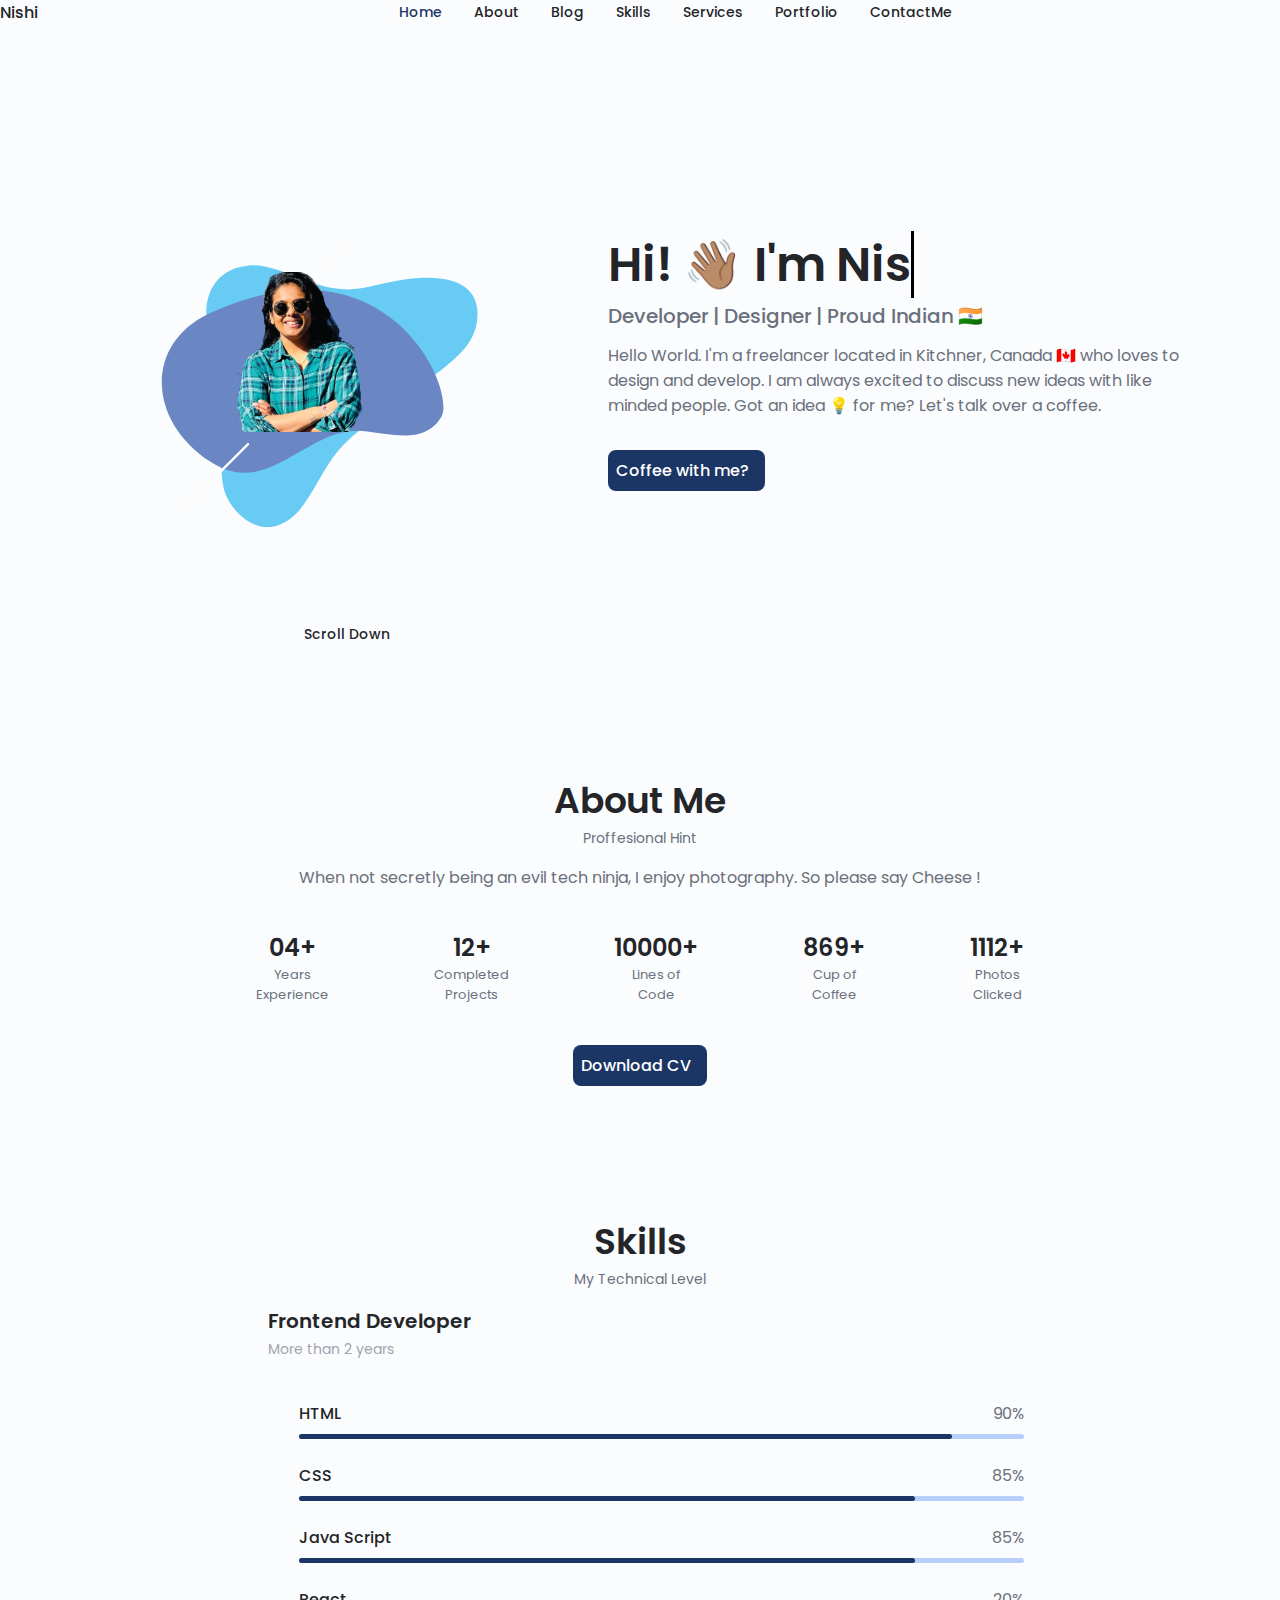
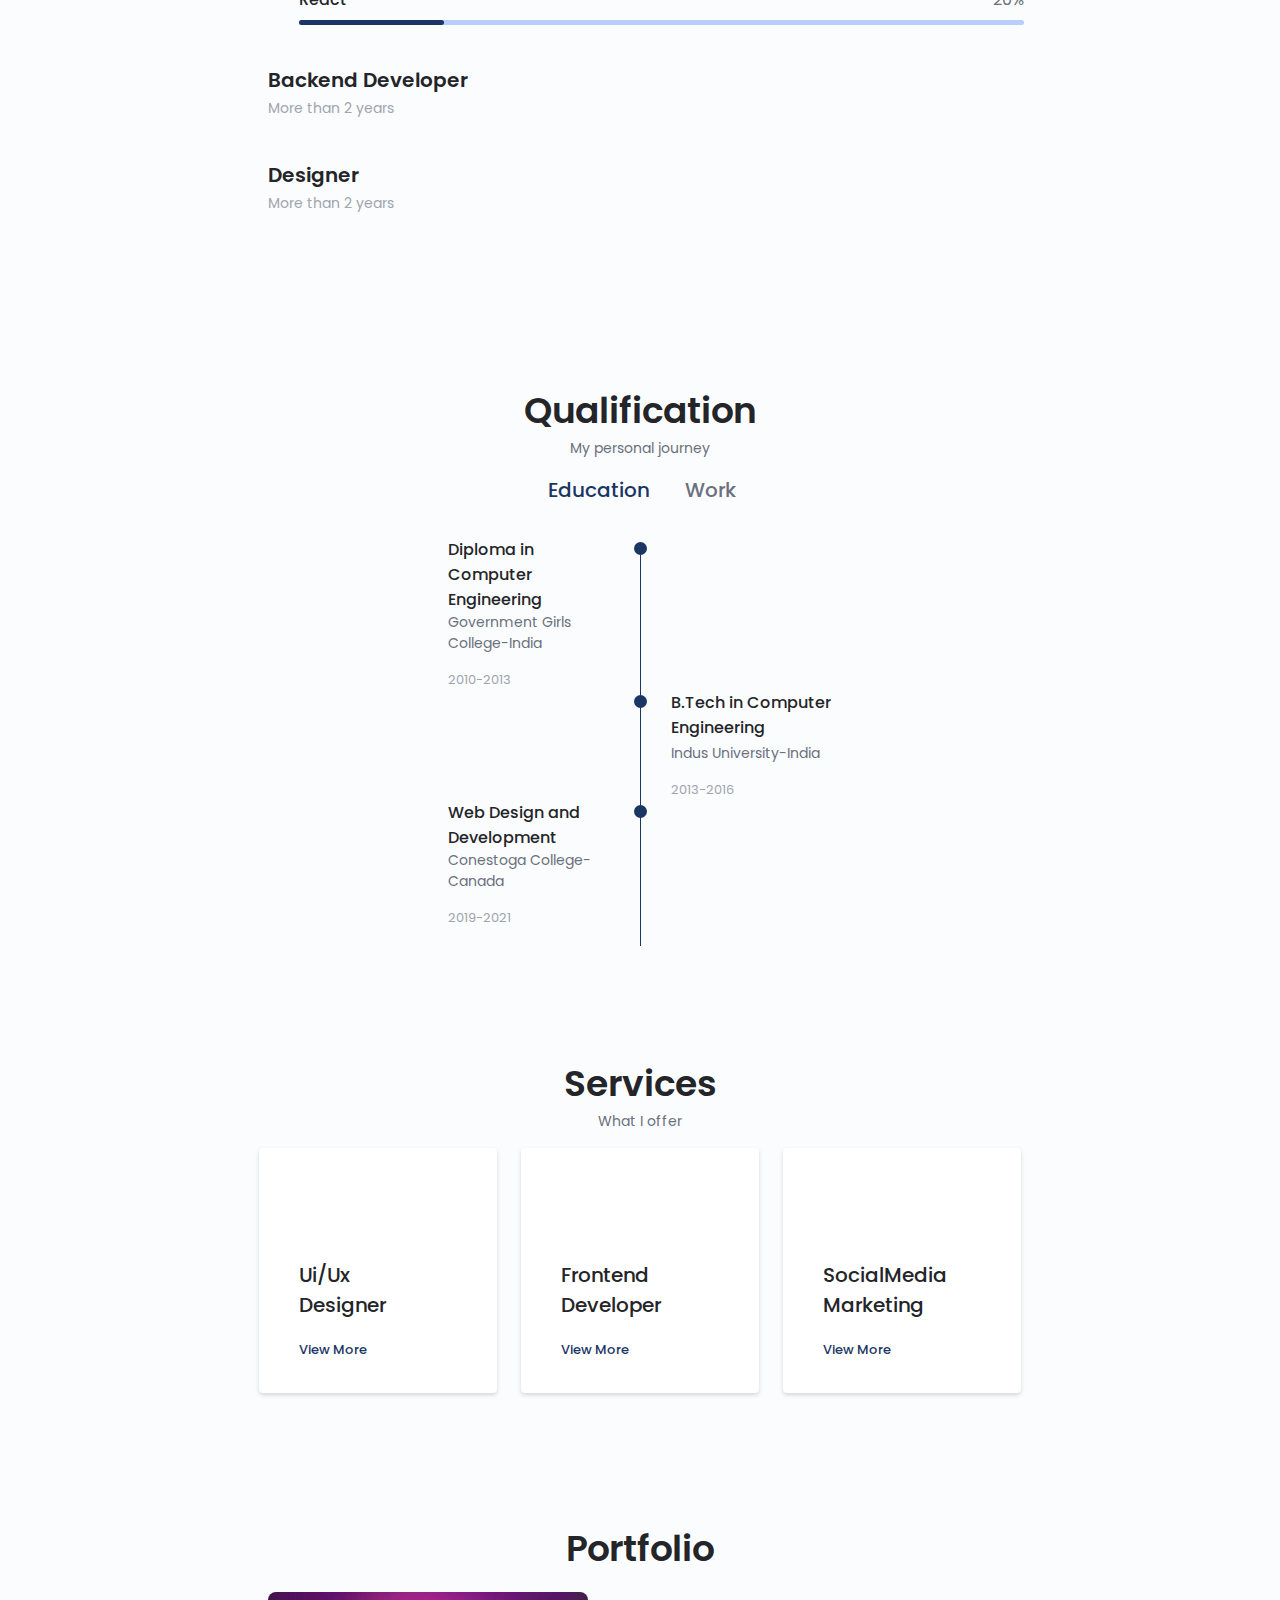
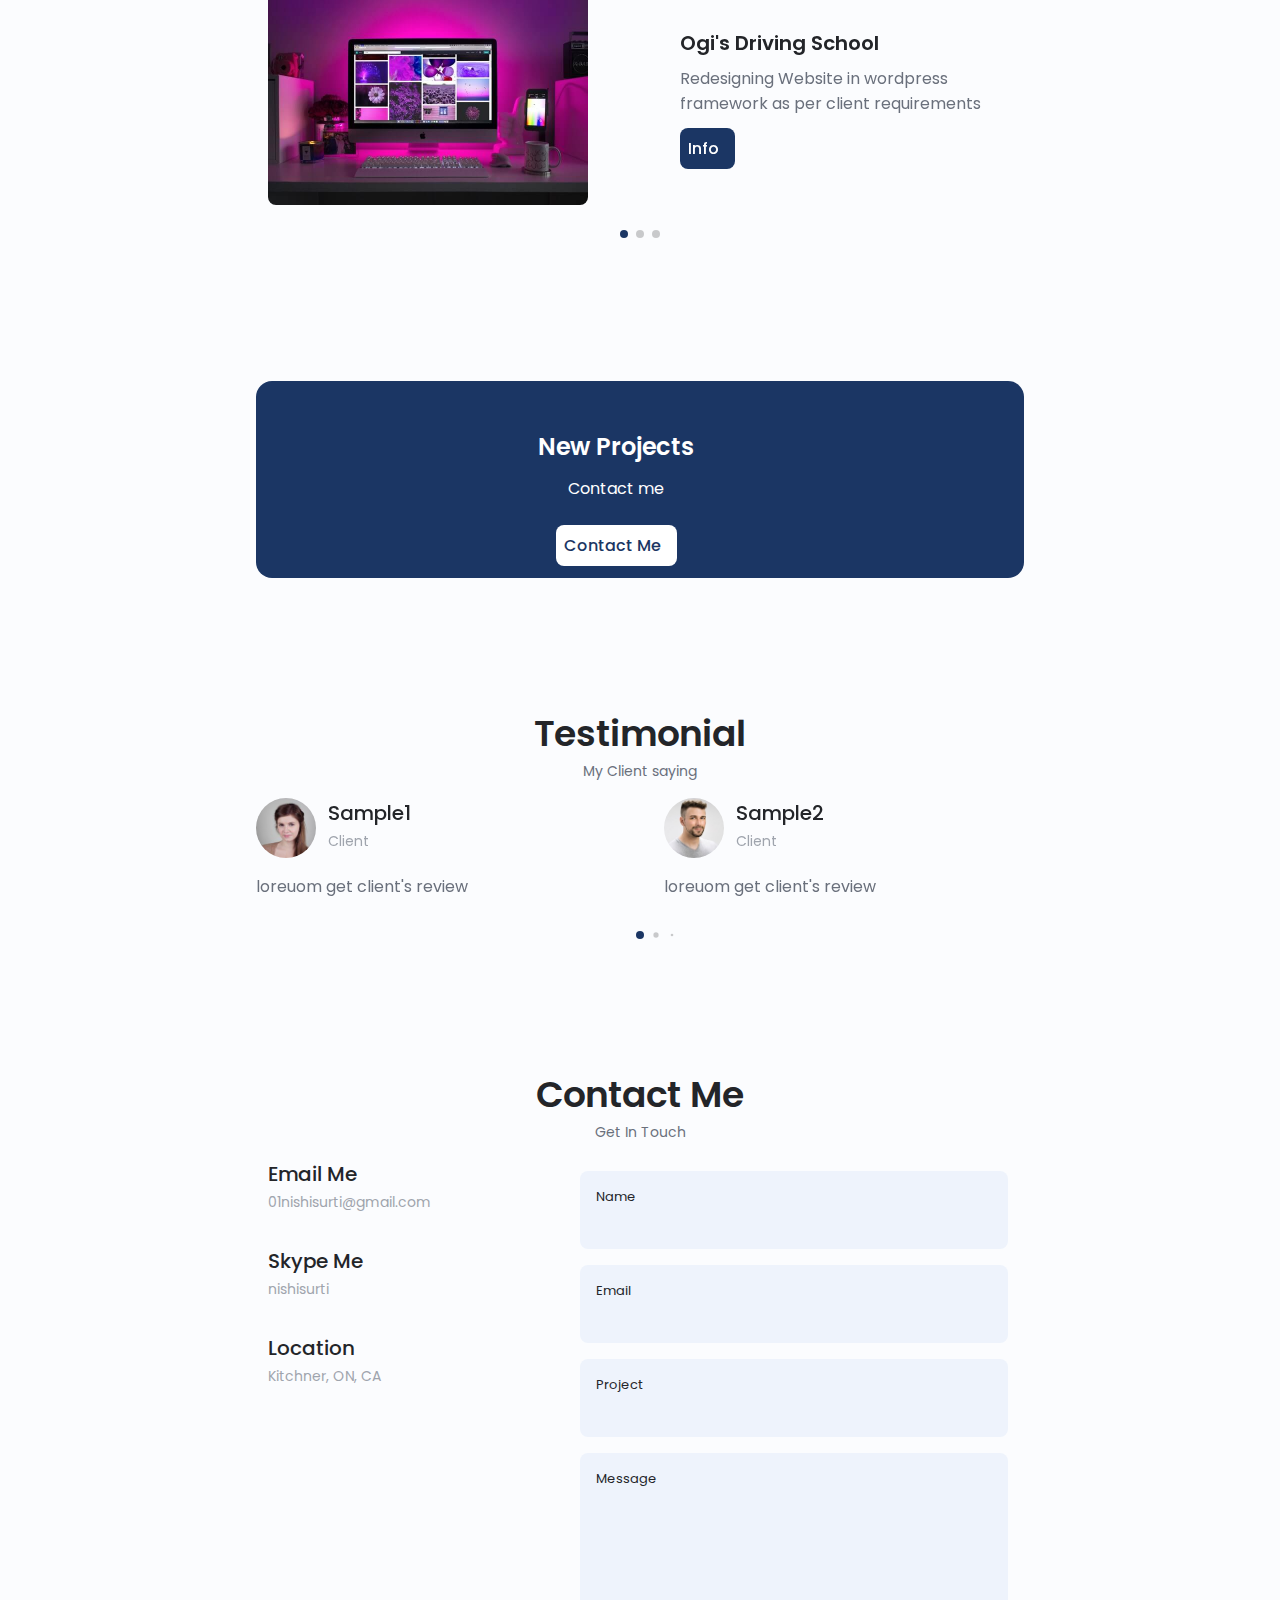
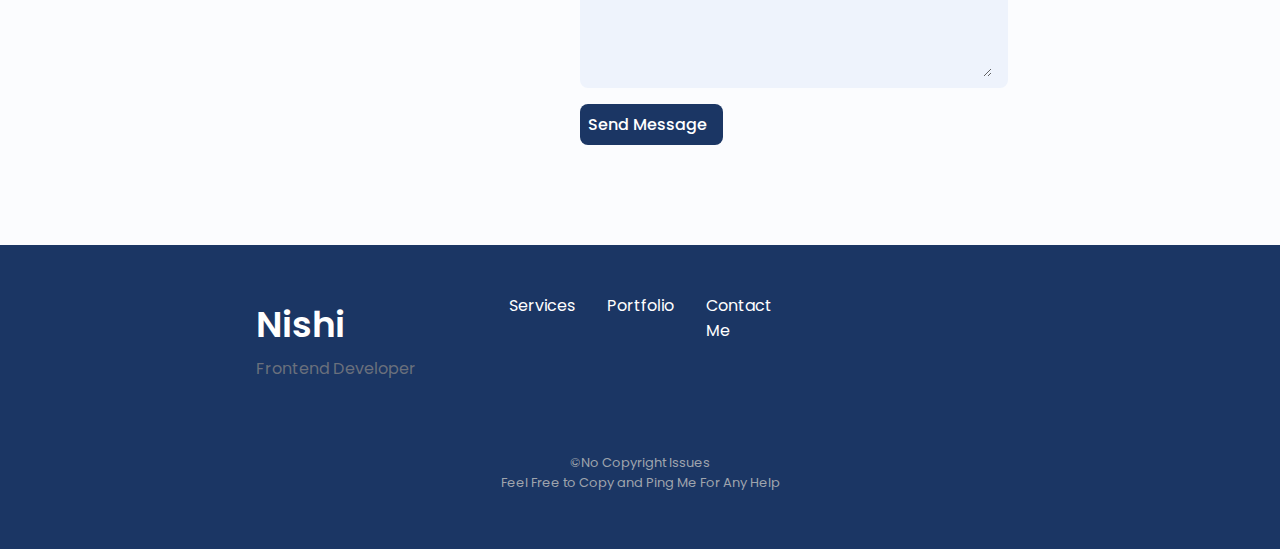
==== commit 6a647d5c: "Added Blog Page" ====
--- a/index.html
+++ b/index.html
@@ -33,6 +33,10 @@
                         </li>
 
                         <li class="nav__item">
+                            <a href="blog.html" class="nav__link"><i class="uil uil-user-circle nav__icon"></i>Blog</a>
+                        </li>
+
+                        <li class="nav__item">
                             <a href="#skills" class="nav__link"><i class="uil uil-arrow nav__icon"></i>Skills</a>
                         </li>
 
@@ -45,7 +49,7 @@
                         </li>
 
                         <li class="nav__item">
-                            <a href="#contactme" class="nav__link"><i class="uil uil-envelope-heart nav__icon"></i>ContactMe</a>
+                            <a href="#contact" class="nav__link"><i class="uil uil-envelope-heart nav__icon"></i>ContactMe</a>
                         </li>
 
                     </ul>
@@ -711,7 +715,7 @@
                         <div class="portfolio__data">
                             <h3 class="portfolio__title">Social Media Post</h3>
                             <p class="portfolio__description">Designed Post for small events</p>
-                            <a href="https://www.facebook.com/Walmart-Canada-188141811780132/photos/950469582214014" class="button button--flex button--small portfolio__button">
+                            <a href="https://www.facebook.com/Walmart-Canada-188141811780132/photos/950469582214014" class="button button--flex button--small portfolio__button" target="blank">
                                 Info <i class="uil uil-arrow-right button__icon"></i>
                             </a>
                         </div>
